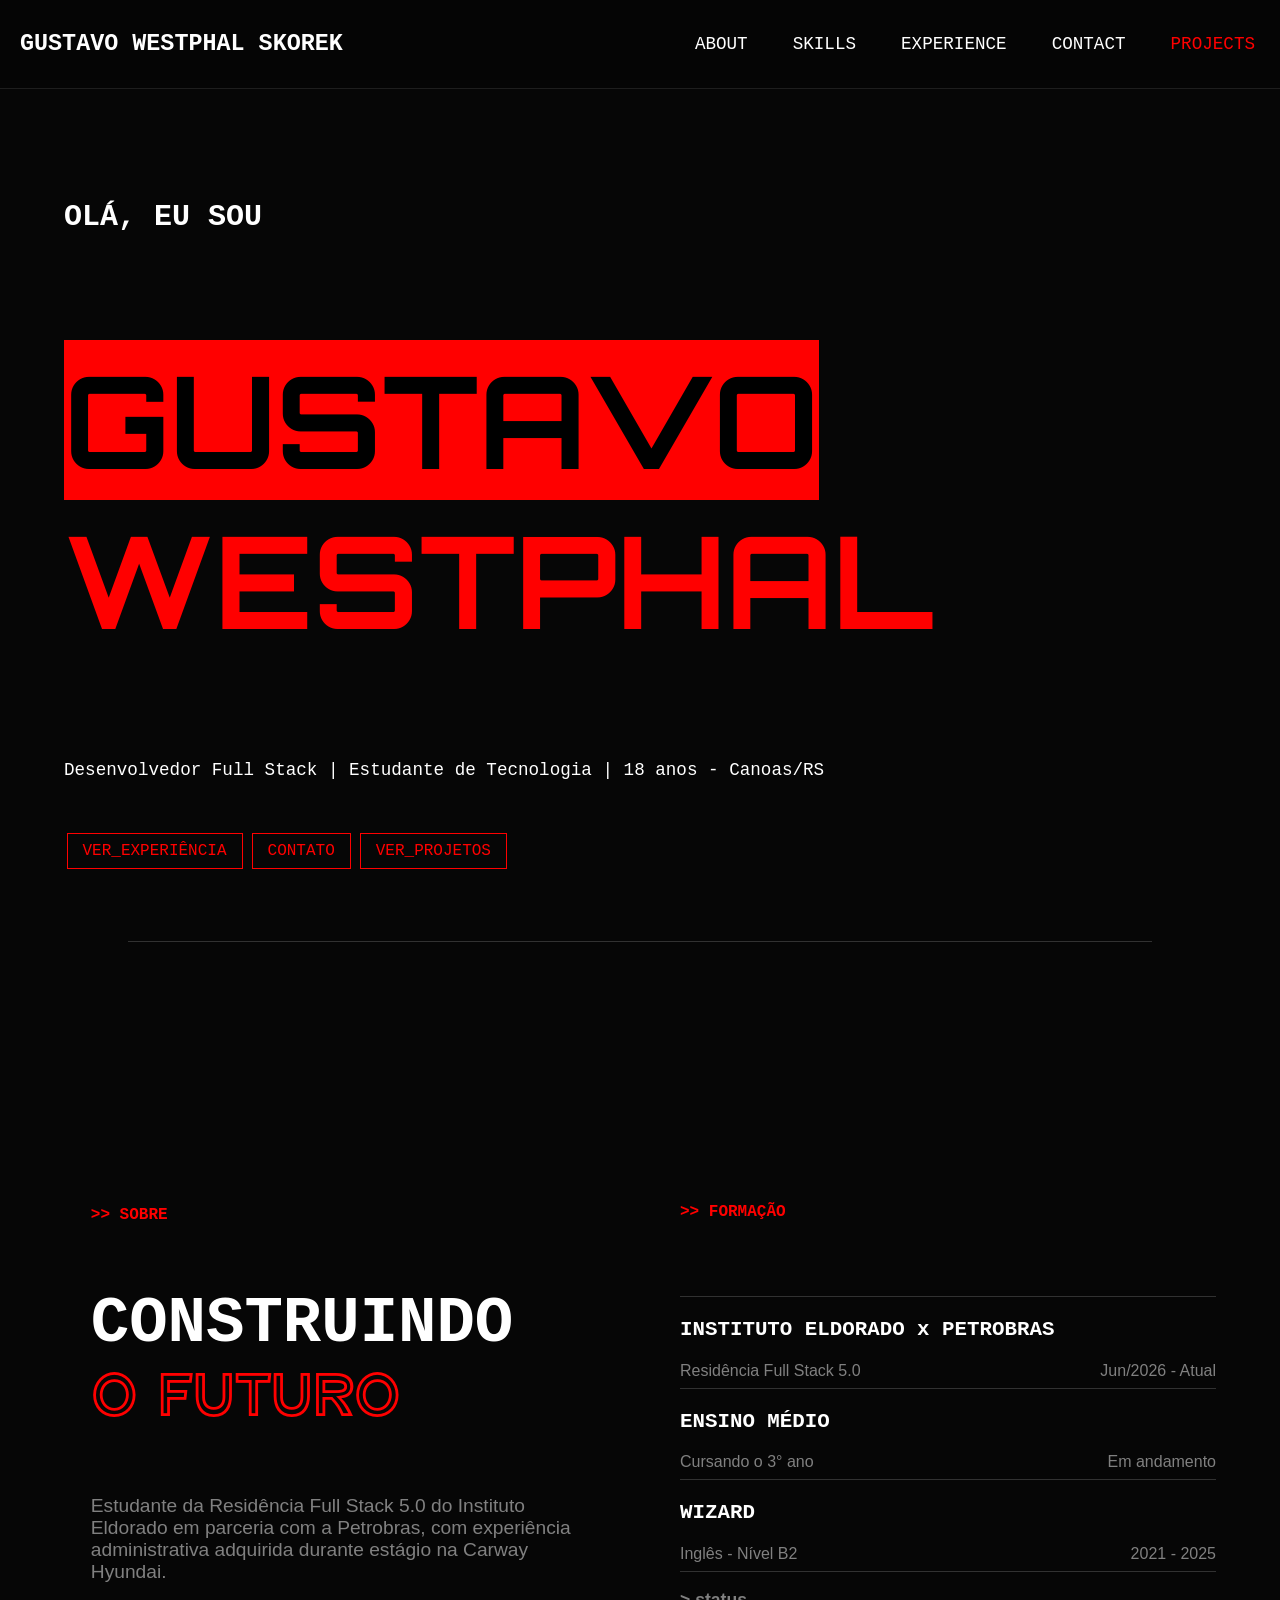
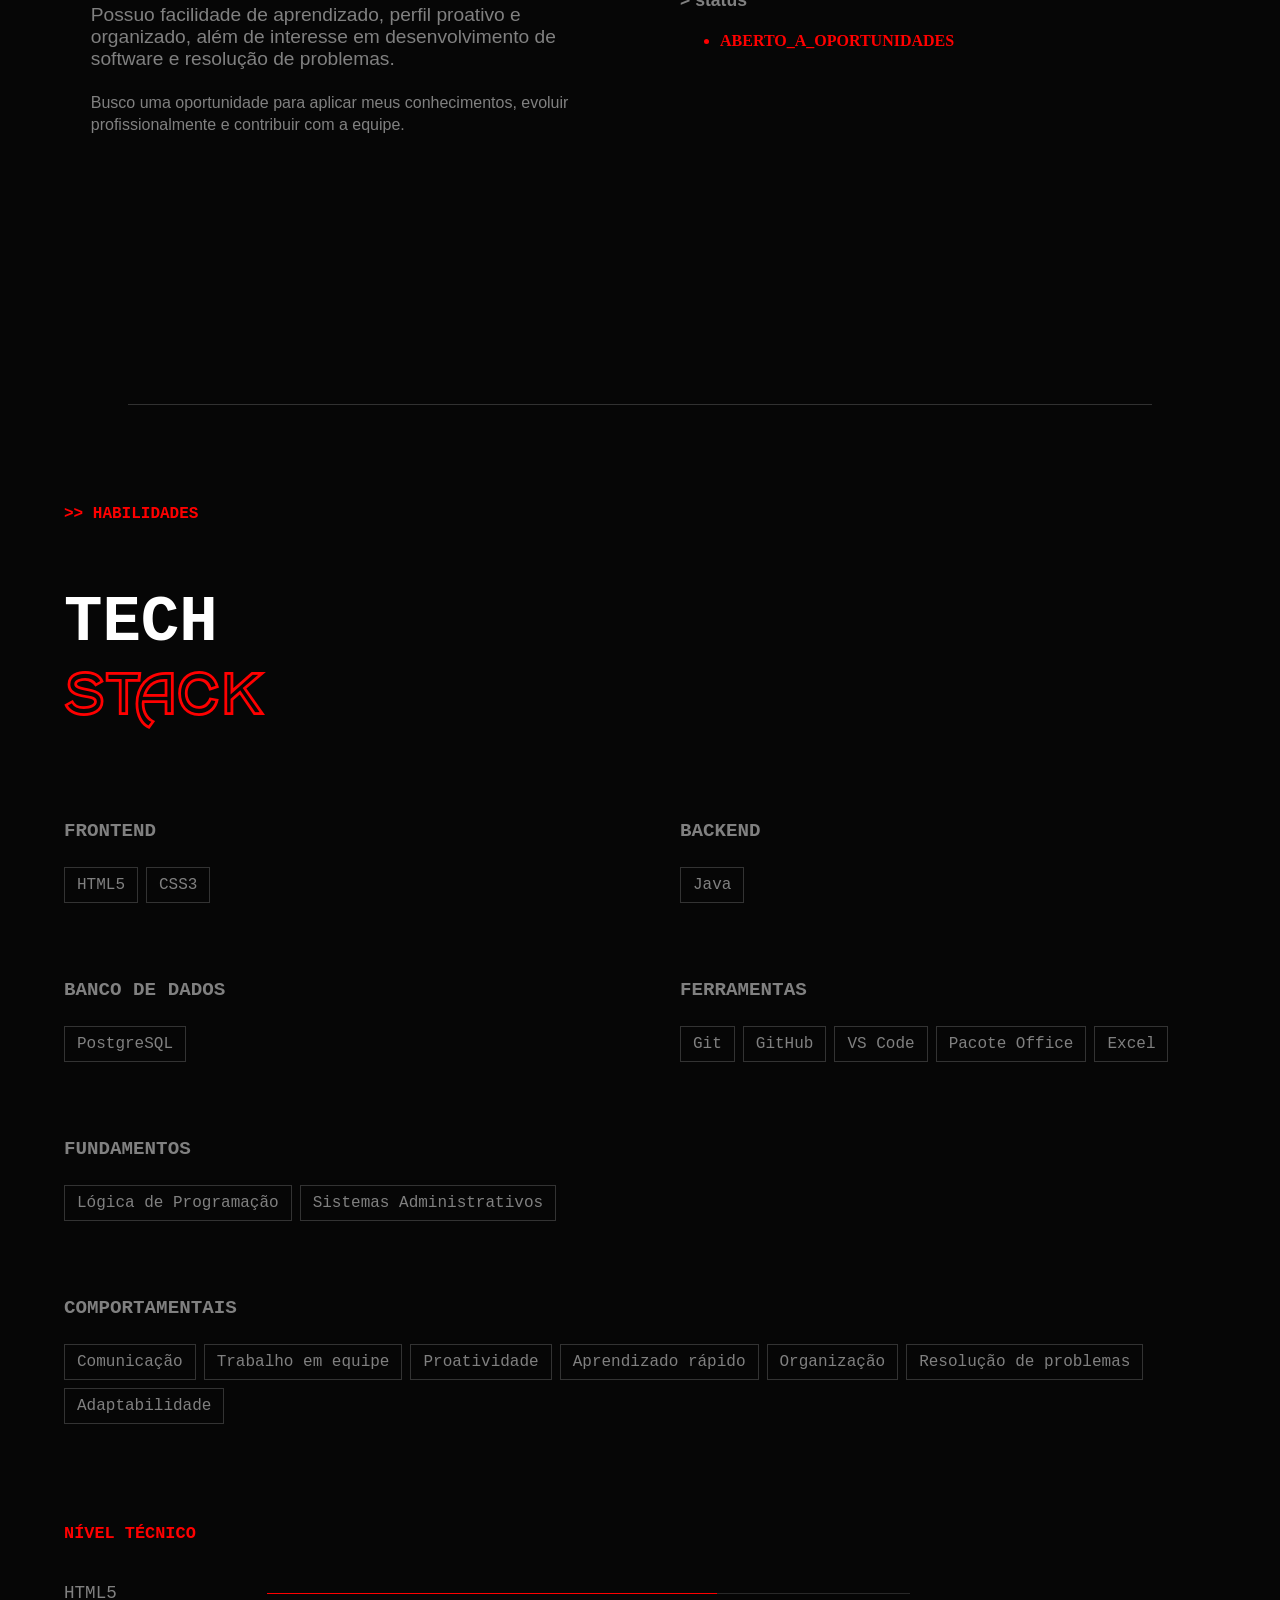
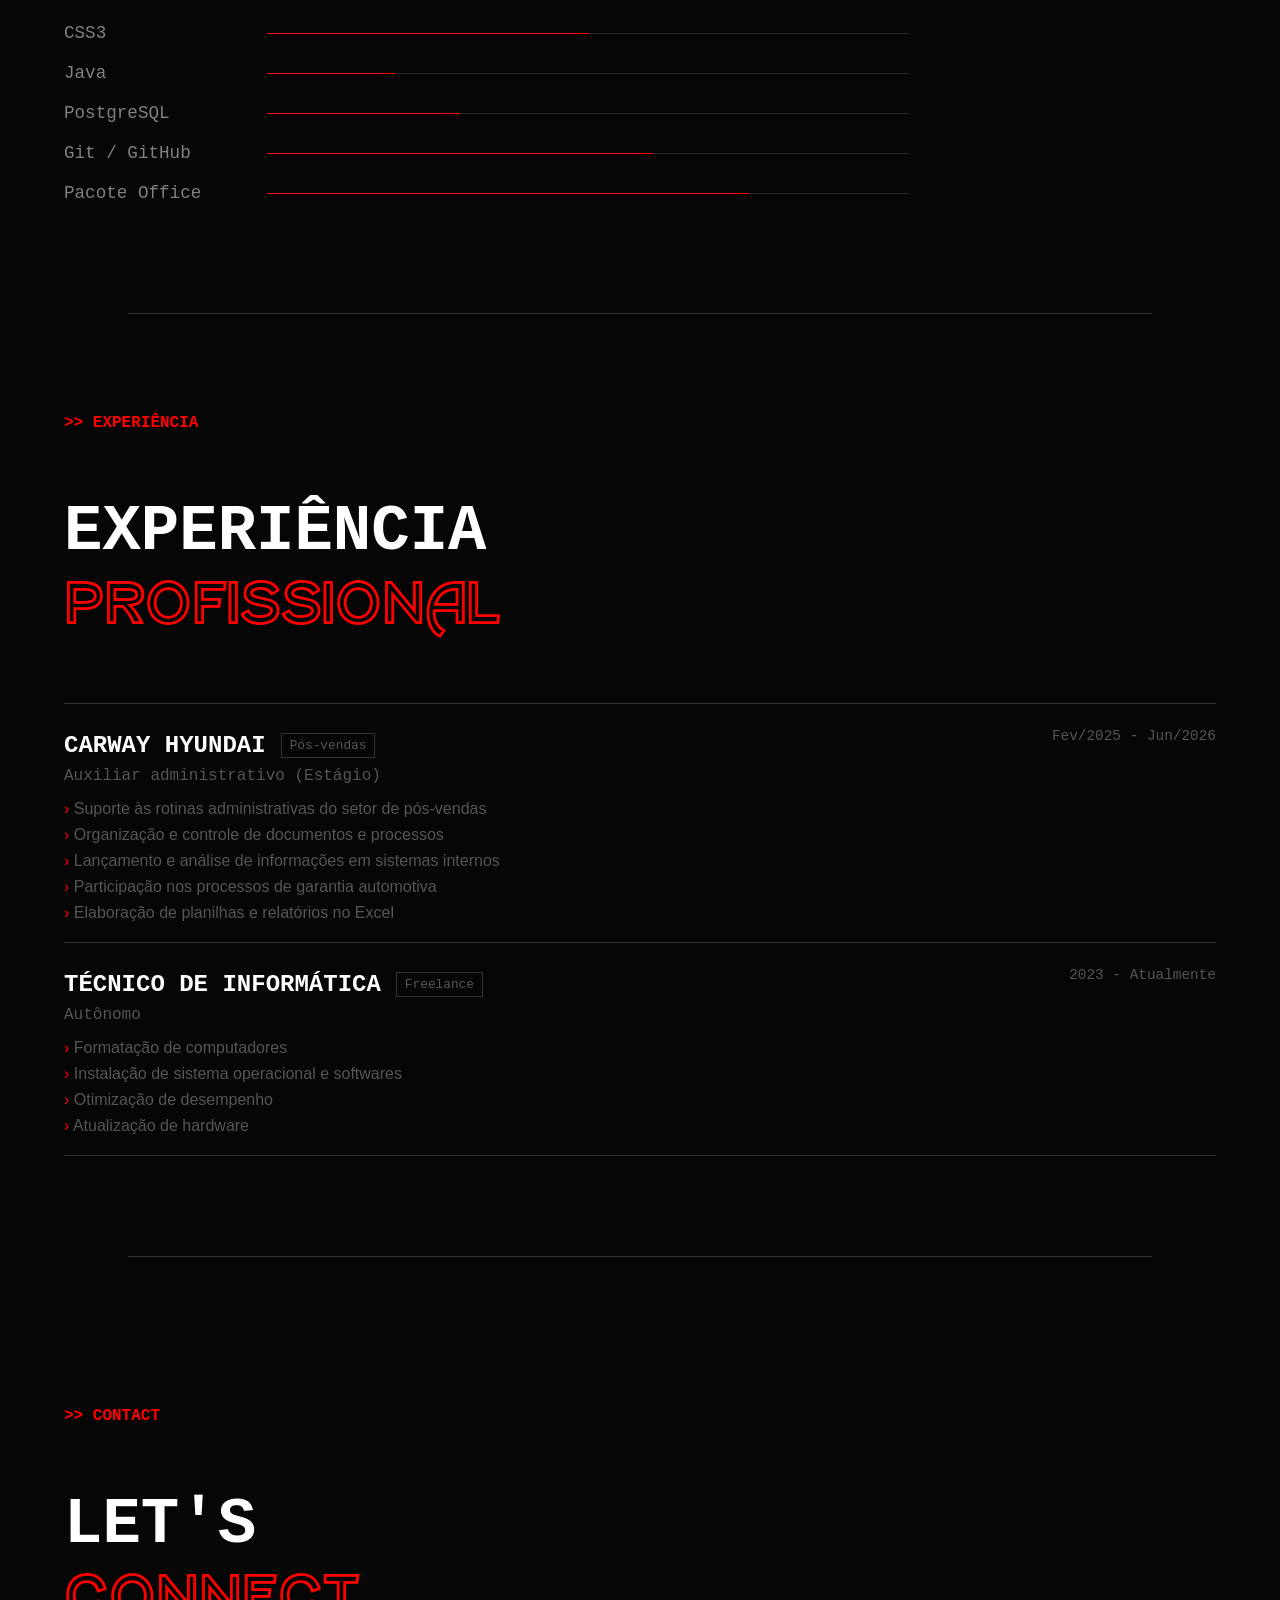
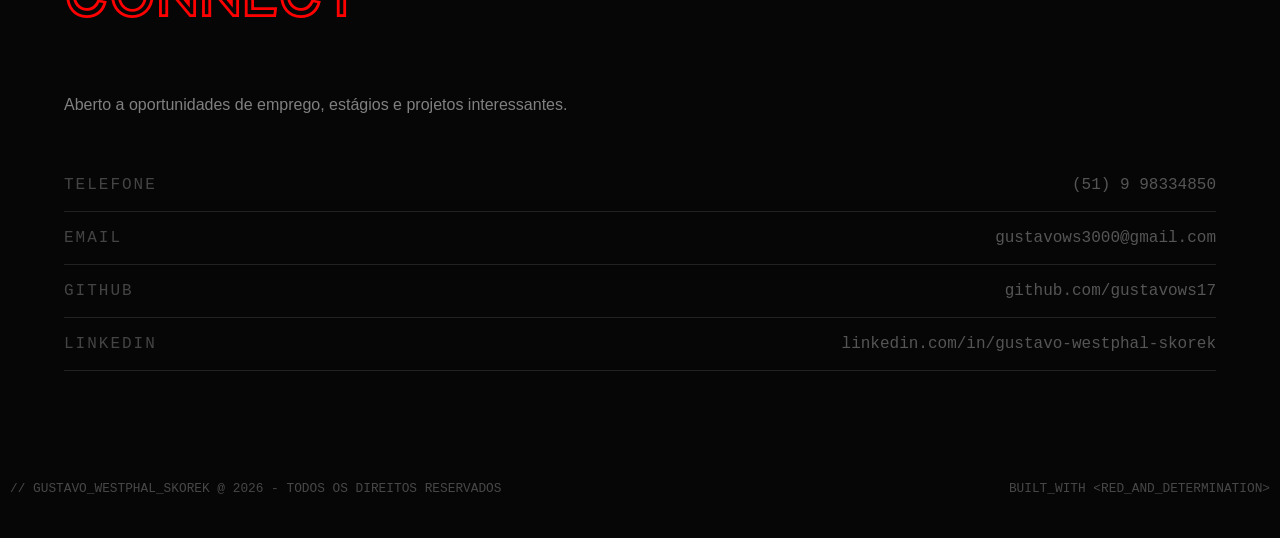
==== index.html @ 568c57b6 "Add new fonts and styles, developing a projects page and otimized classes" ====
<!DOCTYPE html>
<html lang="pt-br">
<head>
    <link rel="stylesheet" href="style.css">
    <meta charset="UTF-8">
    <meta name="viewport" content="width=device-width, initial-scale=1.0">
    <meta name="description" content="Meu Portifólio">
    <meta name="author" content="Gustavo Westphal Skorek">

    <link rel="shortcut icon" href="favicon.ico" type="image/x-icon">
    <title>Portifólio - Gustavo Westphal Skorek</title>
</head>
<body>

    <header id="Cabecalho">
        <div class="Logo_cabecalho">
            <h1>GUSTAVO WESTPHAL SKOREK</h1>
        </div>
        <div class="Menu_cabecalho">
               <a class="botao_menu" href="#Apresentacao_completa">ABOUT</a>
               <a class="botao_menu" href="#hab">SKILLS</a>
               <a class="botao_menu" href="#experiencia">EXPERIENCE</a>
               <a class="botao_menu" href="#contato">CONTACT</a>
               <a class="botao_projetos" href="projetos.html">PROJECTS</a>
        </div>
    </header>

    <main>
        <section id="Apresentacao_completa">
            <div class="apresentacao">
                <h2 class="welcome">OLÁ, EU SOU</h2>
                <h2 class="name"><b><span style="background-color: red; color: black;">GUSTAVO</span> WESTPHAL</b></h2>
            </div>
        </section>

        <article >
            <p class="p">Desenvolvedor Full Stack | Estudante de Tecnologia | 18 anos - Canoas/RS</p> 
            <div class="botoes">
                <a class="botaoinf"  href="#experiencia">VER_EXPERIÊNCIA</a>
                <a class="botaoinf" href="#contato">CONTATO</a>
                <a class="botaoinf" href="projetos.html">VER_PROJETOS</a>
            </div>
        </article>
        <hr class="hr">

        <div class="sobre_e_formacao">
            <section class="sobre_completo">
                <h2 class="topicos">>> SOBRE</h2>
                <div class="tit_construindo_futuro">
                    <h3 class="tit_cima">CONSTRUINDO</h3>
                    <h3 class="tit_baixo">O FUTURO</h3>
                </div>
                <div class="sobre_texto">
                    <P class="p_sobre">Estudante da Residência Full Stack 5.0 do Instituto Eldorado em parceria com a Petrobras, com experiência administrativa adquirida durante estágio na Carway Hyundai.</p>
                    <br>
                    <p class="p_sobre">Possuo facilidade de aprendizado, perfil proativo e organizado, além de interesse em desenvolvimento de software e resolução de problemas.</p>
                    <br>
                    <p class="p3"><small>Busco uma oportunidade para aplicar meus conhecimentos, evoluir profissionalmente e contribuir com a equipe.</small></P>
                </div>
            </section>
            <section class="formacao_sobre">
                <h2 class="topicos" style="margin-bottom: 75px; margin-top: 21px;">>> FORMAÇÃO</h2>
                <hr class="hr1">
                <div class="formacao1">
                    <h3 class="empresa_escola">INSTITUTO ELDORADO x PETROBRAS</h3>
                    <div class="formacao_info">
                        <p class="pinfo">Residência Full Stack 5.0</p>
                        <p class="datas">Jun/2026 - Atual</p>
                    </div>
                </div>
                <hr class="hr1">
                <div class="formacao2">
                    <h3 class="empresa_escola">ENSINO MÉDIO</h3>
                    <div class="formacao_info">
                        <p class="pinfo">Cursando o 3° ano</p>
                        <p class="datas">Em andamento</p>
                    </div>
                </div>
                <hr class="hr1">
                <div class="formacao3">
                    <h3 class="empresa_escola">WIZARD</h3>
                    <div class="formacao_info">
                        <p class="pinfo">Inglês - Nível B2</p>
                        <p class="datas">2021 - 2025</p>
                    </div>
                </div>
                <hr class="hr1">
                <div>
                    <h3 class="status">> status</h3>
                    <h4 class="abertoopr">
                        <ul type="disk">
                            <li>ABERTO_A_OPORTUNIDADES</li>
                        </ul>
                    </h4>
                </div>
            </section>
        </div>

        <hr class="hr">

        <article>
            <h2 id="hab">>> HABILIDADES</h2>

            <div class="titulos">
                <h3 class="tit_cima">TECH</h3>
                <h3 class="tit_baixo">STACK</h3>
            </div>

            <div class="skills_grid">
                <div class="front">
                    <h4 class="nome_tech">FRONTEND</h4>
                    <ul>
                        <li>HTML5</li>
                        <li>CSS3</li>
                    </ul>
                </div>

                <div class="back">
                    <h4 class="nome_tech">BACKEND</h4>
                    <ul>
                        <li>Java</li>
                    </ul>
                </div>

                <div class="banco">
                    <h4 class="nome_tech">BANCO DE DADOS</h4>
                    <ul>
                    <li>PostgreSQL</li>
                    </ul>
                    </div>

                <div class="tools">
                    <h4 class="nome_tech">FERRAMENTAS</h4>
                    <ul>
                        <li>Git</li>
                        <li>GitHub</li>
                        <li>VS Code</li>
                        <li>Pacote Office</li>
                        <li>Excel</li>
                    </ul>
                </div>

                <div class="fundamentos">
                    <h4 class="nome_tech">FUNDAMENTOS</h4>
                    <ul>
                        <li>Lógica de Programação</li>
                        <li>Sistemas Administrativos</li>
                    </ul>
                </div>

                <div class="comportamentais">
                    <h4 class="nome_tech">COMPORTAMENTAIS</h4>
                    <ul>
                        <li>Comunicação</li>
                        <li>Trabalho em equipe</li>
                        <li>Proatividade</li>
                        <li>Aprendizado rápido</li>
                        <li>Organização</li>
                        <li>Resolução de problemas</li>
                        <li>Adaptabilidade</li>
                    </ul>
                </div>
            </div>
        </article>

        <section>
            <div class="nivel_tecnico_tabela">

                <h2>NÍVEL TÉCNICO</h2>

                <table>
                    <tr>
                        <th>Habilidades</th>
                        <th>Barra</th>
                    </tr>

                    <tr>
                        <td>HTML5</td>
                        <td style="width: 85%;">
                            <div class="barra">
                                <div class="progresso html"></div>
                            </div>
                        </td>
                    
                    </tr>

                    <tr>
                        <td>CSS3</td>
                        <td>
                            <div class="barra">
                                <div class="progresso css"></div>
                            </div>
                        </td>
                        
                    </tr>

                    <tr>
                        <td>Java</td>
                        <td>
                            <div class="barra">
                                <div class="progresso java_nivel"></div>
                            </div>
                        </td>
                        
                    </tr>

                    <tr>
                        <td>PostgreSQL</td>
                        <td>
                            <div class="barra">
                                <div class="progresso postgres"></div>
                            </div>
                        </td>
                        
            
                    <tr>
                        <td>Git / GitHub</td>
                        <td>
                            <div class="barra">
                                <div class="progresso git"></div>
                            </div>
                        </td>
                    </tr>

                    <tr>
                        <td>Pacote Office</td>
                        <td>
                            <div class="barra">
                                <div class="progresso office"></div>
                            </div>
                        </td>
                    </tr>
                </table>

            </div>  
        </section>

        <hr class="hr">

        <article id="experiencia">
            <h2 class="topicos">>> EXPERIÊNCIA</h2>
            <div class="experiencia_titulo">
                <h3 class="tit_cima">EXPERIÊNCIA</h3>
                <h3 class="tit_baixo">PROFISSIONAL</h3>
            </div>
            <hr class="hr_exp">
            <div class="experiencia_conteudo">
                <div class="exp_cabecalho">
                    <div class="exp_empresa">
                        <h4 class="tit_exp">CARWAY HYUNDAI</h4>
                        <span class="setor_exp">Pós-vendas</span>
                    </div>
                    <p class="data_exp">Fev/2025 - Jun/2026</p>
                </div>
                <h5 class="funcao_exp">
                    Auxiliar administrativo (Estágio)
                </h5>
                <ul class="tasks_exp">
                    <li>Suporte às rotinas administrativas do setor de pós-vendas</li>
                    <li>Organização e controle de documentos e processos</li>
                    <li>Lançamento e análise de informações em sistemas internos</li>
                    <li>Participação nos processos de garantia automotiva</li>
                    <li>Elaboração de planilhas e relatórios no Excel</li>
                </ul>
            </div>
            <hr class="hr_exp">
            <div class="experiencia_conteudo">
                <div class="exp_cabecalho">
                    <div class="exp_empresa">
                        <h4 class="tit_exp">TÉCNICO DE INFORMÁTICA</h4>
                        <span class="setor_exp">Freelance</span>
                    </div>
                    <p class="data_exp">2023 - Atualmente</p>
                </div>
                <h5 class="funcao_exp">Autônomo</h5>
                <ul class="tasks_exp">
                    <li>Formatação de computadores</li>
                    <li>Instalação de sistema operacional e softwares</li>
                    <li>Otimização de desempenho</li>
                    <li>Atualização de hardware</li>
                </ul>
            </div>
            <hr class="hr_exp">
        </article>
        
        <hr class="hr">

        <section id="contato">
            <h2 class="topicos">>> CONTACT</h2>
            <div class="Contato_titulo">
                <h3 class="tit_cima">LET'S</h3>
                <h3 class="tit_baixo">CONNECT</h3>
            </div>
            <p class="contato_descricao">Aberto a oportunidades de emprego, estágios e projetos interessantes.</p>
            <div class="contato_info">
                <div class="contato_linha">
                    <span>TELEFONE</span>
                    <span>(51) 9 98334850</span>
                </div>
                <div class="contato_linha">
                    <span>EMAIL</span>
                    <span>gustavows3000@gmail.com</span>
                </div>
                <div class="contato_linha">
                    <span>GITHUB</span>
                    <a href="https://github.com/gustavows17" target="_blank">github.com/gustavows17</a>
                </div>
                <div class="contato_linha">
                    <span>LINKEDIN</span>
                    <a href="https://www.linkedin.com/in/gustavo-westphal-skorek/" target="_blank">linkedin.com/in/gustavo-westphal-skorek</a>
                </div>
            </div>
        </section>
    </main>

    <footer id="rodape">
        <span>// GUSTAVO_WESTPHAL_SKOREK @ 2026 - TODOS OS DIREITOS RESERVADOS</span>
        <span>BUILT_WITH &ltRED_AND_DETERMINATION&gt</span>
    </footer>
</body>
</html>
---- style.css ----
@charset "UTF-8";

@import url('https://fonts.googleapis.com/css2?family=Orbitron:wght@400..900&display=swap');

@font-face {
    font-family: "Futuro";
    src: url("./fonts/Futuro.otf") format("opentype");
    font-weight: normal;
    font-style: normal;
}

body {
    margin: 0 auto;
    background-color: #060606;
}

h3 {
    color: white;
    font-family: monospace;
}

.titulos {
    width: min(1200px, 90%);
    margin: 20px auto;
}

.tit_cima {
    color: white;
    font-family: monospace;
    font-size: 4rem;
}

.tit_baixo {
    color: red;
    font-family: "Futuro", sans-serif; 
    margin-top: -70px;
    font-size: 4rem;
}

.topicos {
    font-size: 1rem;
    color: red;
    list-style: none;
    font-family: monospace;
}

.hr {
    border: none;
    border-top: 0.5px solid rgb(49, 49, 49);
    max-width: 80%;
    
}


#Cabecalho {
    position: fixed;
    top: 0;
    left: 0;
    width: 100%;
    height: 88px;
    display: flex;
    align-items: center;
    justify-content: space-between;
    padding: 0 20px;
    background-color: #060606f6;
    border-bottom: 1px solid #3333338e;
    border-radius: 0px;
}

.Logo_cabecalho {
    font-size: 0.9em;
    color: white;
    font-family: monospace;
}

a {
    text-decoration: none;
}

.botao_menu {
    padding: 8px 15px;
    display: inline-block;
    color: white;
    font-family: monospace;
    font-size: 1.1rem;
    transition: 0.2s;
}

.botao_projetos {
    padding: 8px 15px;
    display: inline-block;
    color: red;
    font-family: monospace;
    font-size: 1.1rem;
    transition: 0.2s;
}

.botao_projetos:hover {
    -webkit-text-fill-color: gray;
}

.botao_menu:hover {
    color: red;
    border-color: red;
}

.Menu_cabecalho {
    display: flex;
    gap: 15px;
    margin-right: 30px;
}

.apresentacao {
    width: min(1200px, 90%);
    margin: 200px auto 0;
    font-size: 3.5em;
}

.welcome {
    margin: 0 0 100px;
    font-size: 30px;
    color: white;
    font-family: "JetBrains Mono", monospace;
}

.name {
    color: red;
    font-size: 8rem;
    margin-bottom: 100px;
    font-family: "Orbitron", sans-serif;
    font-style: normal;  
    font-weight: bolder; 
}

.p {
    width: min(1200px, 90%);
    margin: 0 auto 50px;
    font-size: 1.1rem;
    color: white;
    font-family: monospace
    
}

.botaoinf {
    padding: 8px 15px;
    display: inline-block;
    color: red;
    border: 1px solid red;
    font-family: monospace;
    font-size: 1rem;
    transition: 0.2s;
    margin: 2.5px;
}

.botaoinf:hover {
    color: gray;
    border-color: gray;
}

.botoes {
    width: min(1200px, 90%);
    margin: 0 auto 70px;
}


.sobre_completo {
    width: min(1200px, 90%);
    margin: 100px auto;
}

.sobre_texto {
    max-width: 600px;
    font-size: 1.2em;
    color: gray;
    font-family: sans-serif;
}
.p_sobre {
    margin-bottom: -20px;
}

.sobre_e_formacao {
    width: min(1200px, 90%);
    margin: 150px auto;
    display: grid;
    grid-template-columns: 1fr 1fr;
    gap: 80px;
    align-items: start;
}

.formacao_sobre {
    margin-top: 90px;
}

.empresa_escola {
    font-size: 1.3rem;
}

.hr1 {
    border: none;
    border-top: 0.5px solid rgb(49, 49, 49);
}

.formacao_titulo {
    font-size: 1rem;
    color: red;
    margin-bottom: 57px;
    font-family: monospace;
}


.formacao1 {
    margin-top: 5px;
}

.formacao_info {
    display: flex;
    justify-content: space-between;
    align-items: center;
    gap: 20px;
}

.pinfo,
.datas {
    color: gray;
    margin: 0;
    font-family: sans-serif;
    font-size: 1rem;
}

.status {
    color: gray;
    font-size: 1.1rem;
    font-family: sans-serif;
}

.abertoopr {
    color: red;
}

#hab {
    width: min(1200px, 90%);
    margin: 100px auto 30px;
    font-size: 1rem;
    color: red;
    list-style: none;
    font-family: monospace;
}


.nome_tech {
    color: gray;
    font-family: monospace;
    font-size: 1.2rem;
}

.skills_grid {
    width: min(1200px, 90%);
    margin: 0 auto;

    display: grid;
    grid-template-columns: 1fr 1fr;
    gap: 50px 80px;
}

.skills_grid ul {
    display: flex;
    flex-wrap: wrap;
    gap: 8px;
    list-style: none;
    padding: 0;
    margin: 0;
}

.skills_grid li {
    border: 1px solid #333;
    padding: 8px 12px;
    color: gray;
    font-family: monospace;
    font-size: 1rem;
}

.fundamentos,
.comportamentais {
    grid-column: 1 / -1;
}

.nivel_tecnico_tabela {
    width: min(1200px, 90%);
    margin: 100px auto;
    justify-content: space-between;
}

.nivel_tecnico_tabela h2 {
    color: red;
    font-size: 1.3em;
    margin-bottom: 30px;
    font-family: monospace;
}

.nivel_tecnico_tabela table {
    width: 100%;
    border-collapse: collapse;
}

.nivel_tecnico_tabela th {
    display: none;
}

.nivel_tecnico_tabela td {
    padding: 10px 0;
    color: gray;
    font-family: monospace;
    font-size: 1.1rem;
}

.barra {
    width: 70%;
    height: 1px;
    background-color: #292929;

}

.progresso {
    height: 1px;
    background-color: red;
}

.html {
    width: 70%;
}

.css {
    width: 50%;
}

.java_nivel {
    width: 20%;
}

.postgres {
    width: 30%;
}

.git {
    width: 60%;
}

.office {
    width: 75%;
}

.nivel_tecnico_tabela td:last-child {
    color: red;
    font-weight: bold;
    text-align: right;
    padding-left: 30px;
}

.nivel_tecnico_tabela td:nth-child(2) {
    width: 60%;
    padding-left: 30px;
    padding-right: 30px;
}

#experiencia {
    width: min(1200px, 90%);
    margin: 0 auto;
}

.hr_exp {
border: none;
border-top: 0.5px solid rgb(49, 49, 49);
max-width: 100%;
}

#experiencia {
    width: min(1200px, 90%);
    margin: 100px auto;
} 

.exp_topico {
    color: red;
    font-size: 1rem;
    margin-bottom: 30px;
    font-family: monospace;
}

.experiencia_titulo {
    font-size: 3rem;
    margin-bottom: 50px;
}

.exp_cabecalho {
    display: flex;
    justify-content: space-between;
    align-items: center;
}

.exp_empresa {
    display: flex;
    align-items: center;
    gap: 15px;
    color: white;
    font-family: monospace;
    font-size: 1.5rem;
    margin-top: 20px;
}

.tit_exp {
    margin: 0;
}

.setor_exp {
    border: 1px solid #333;
    padding: 4px 8px;
    color: #555;
    font-family: monospace;
    font-size: 0.8rem;
}

.data_exp {
    margin: 0;
    color: #555;
    font-family: monospace;
    font-size: 0.9rem;
}

.funcao_exp {
    margin: 8px 0 15px;
    color: #555;
    font-family: monospace;
    font-weight: normal;
    font-size: 1rem;
}

.tasks_exp {
    list-style: none;
    padding: 0;
    margin: 0;
    margin-bottom: 20px;
}

.tasks_exp li {
    color: #555;
    margin-bottom: 8px;
    font-size: 1rem;
    font-family: sans-serif;
}

.tasks_exp li::before {
    content: "› ";
    color: red;
}

#contato {
    width: min(1200px, 90%);
    margin: 150px auto 0;
}

.Contato_titulo {
    font-size: 3rem;
    margin-bottom: 20px;
}

.contato_descricao {
    max-width: 600px;
    color: gray;
    font-size: 1rem;
    margin-bottom: 45px;
    font-family: sans-serif;
}

.contato_info {
    width: 100%;
}

.contato_linha {
    display: flex;
    justify-content: space-between;
    align-items: center;
    padding: 17px 0;
    border-bottom: 1px solid #222;
    color: #555;
    font-family: monospace;
    font-size: 1rem;
}

.contato_linha > span:first-child {
    color: #444;
    letter-spacing: 2px;
}

.contato_linha > span:last-child,
.contato_linha a {
    color: #555;
    text-decoration: none;
}

.contato_linha a:hover {
    color: red;
}

footer {
    margin-top: 100px;
    text-align: center;
    color: rgba(128, 128, 128, 0.537);
    font-family: monospace;
    font-size: 0.8rem;
    padding: 10px;
    display: flex;
    justify-content: space-between;
}
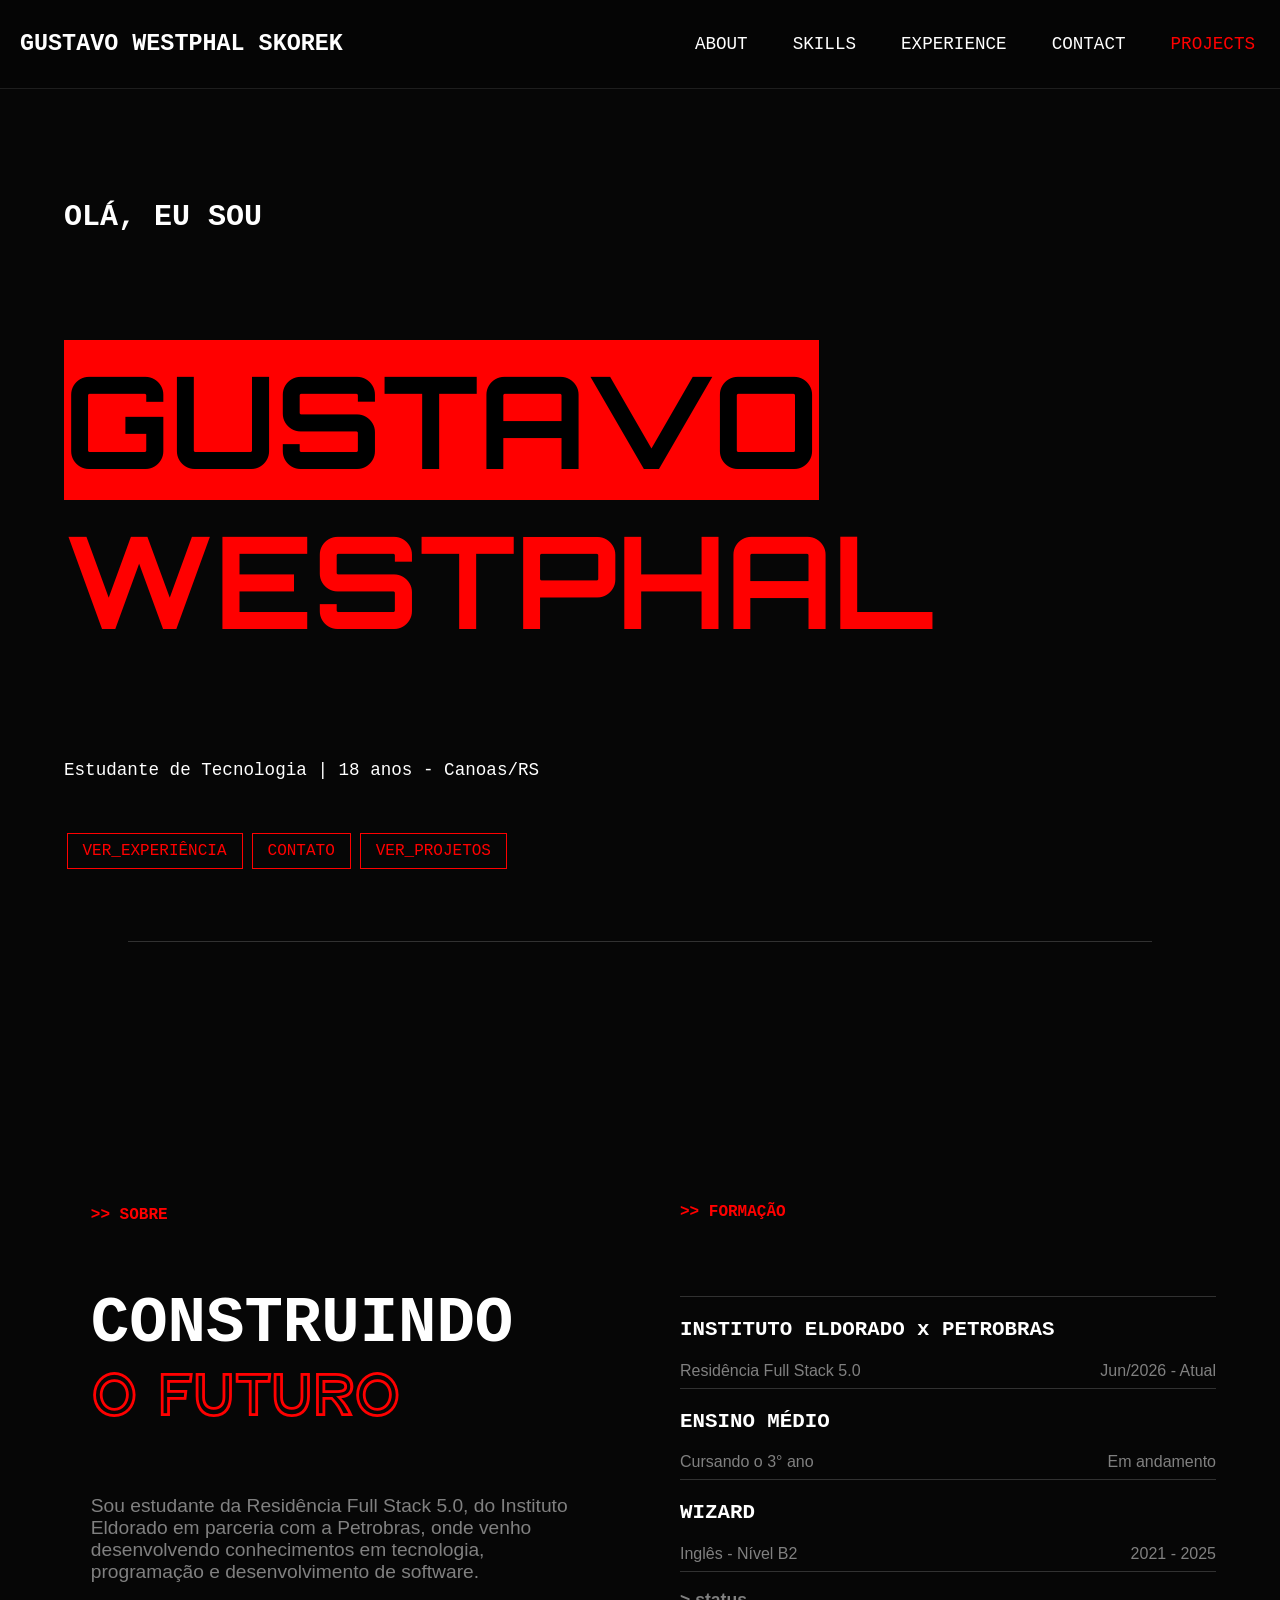
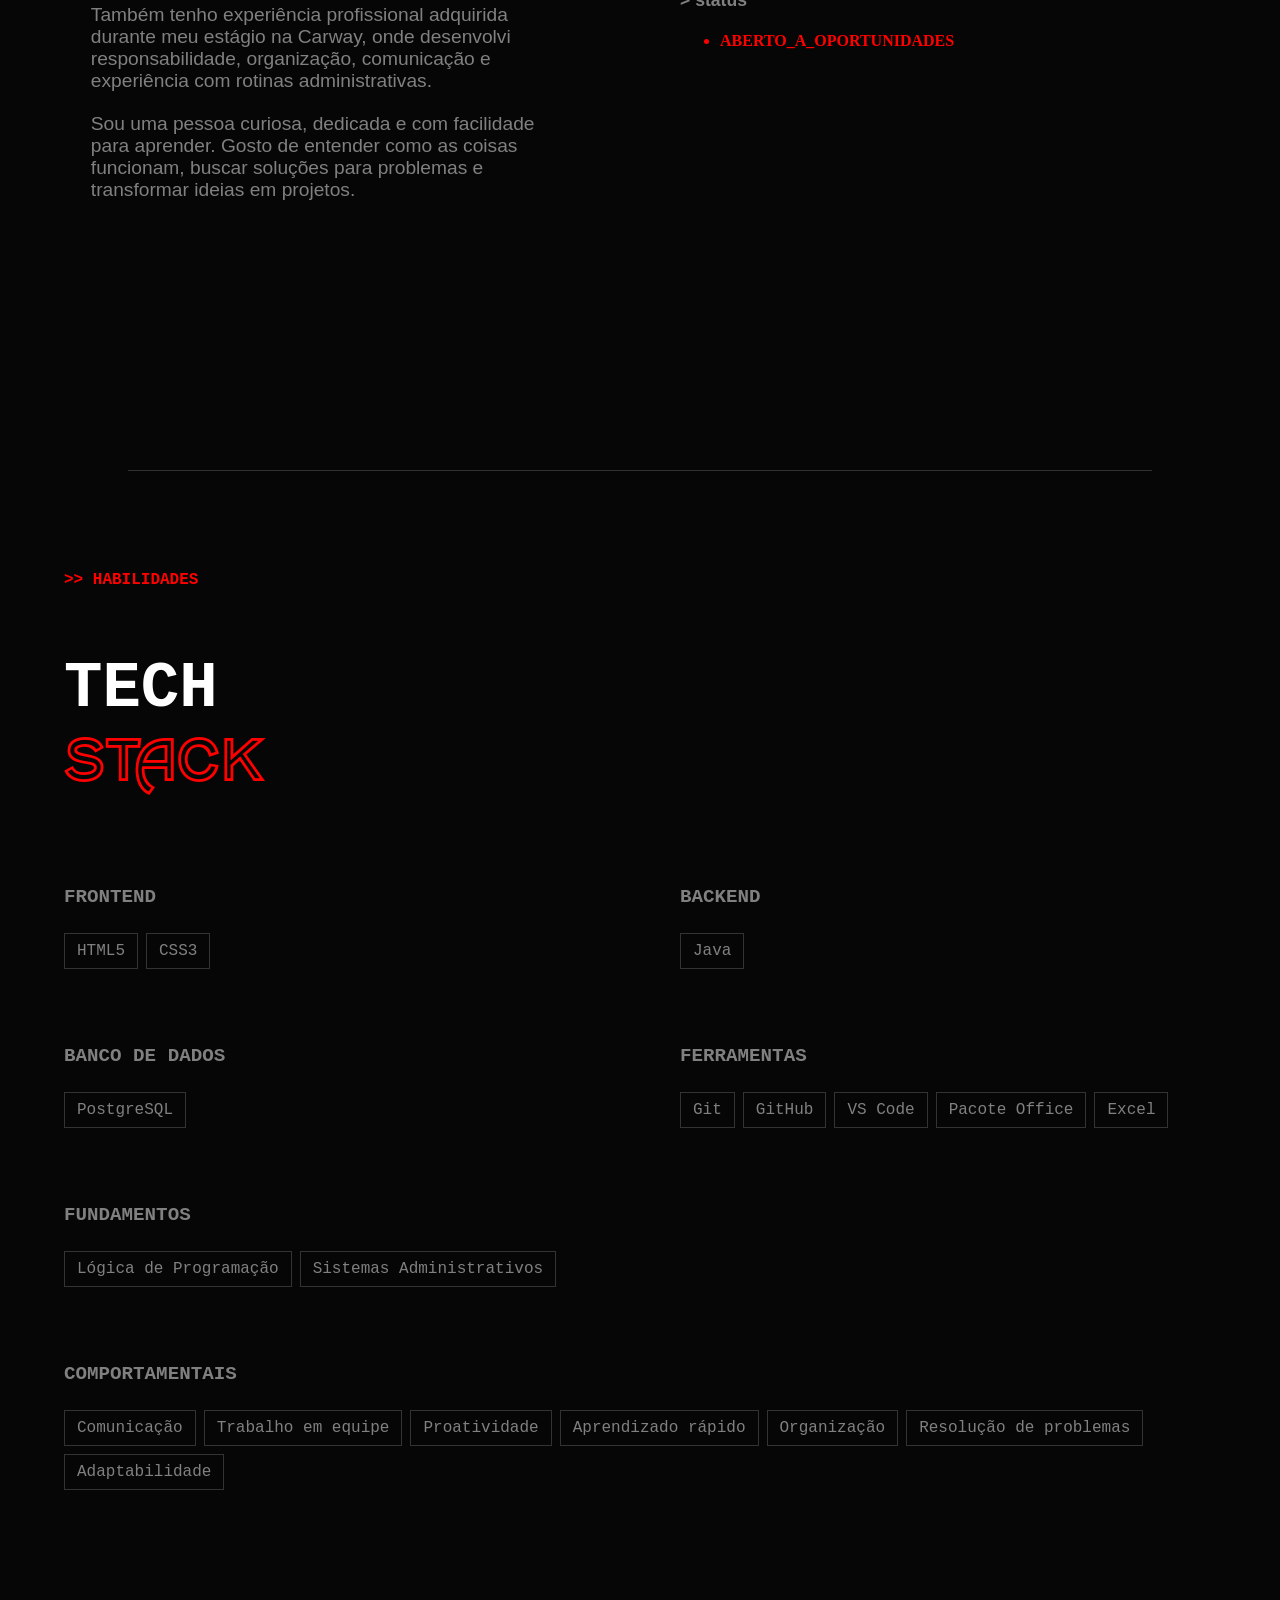
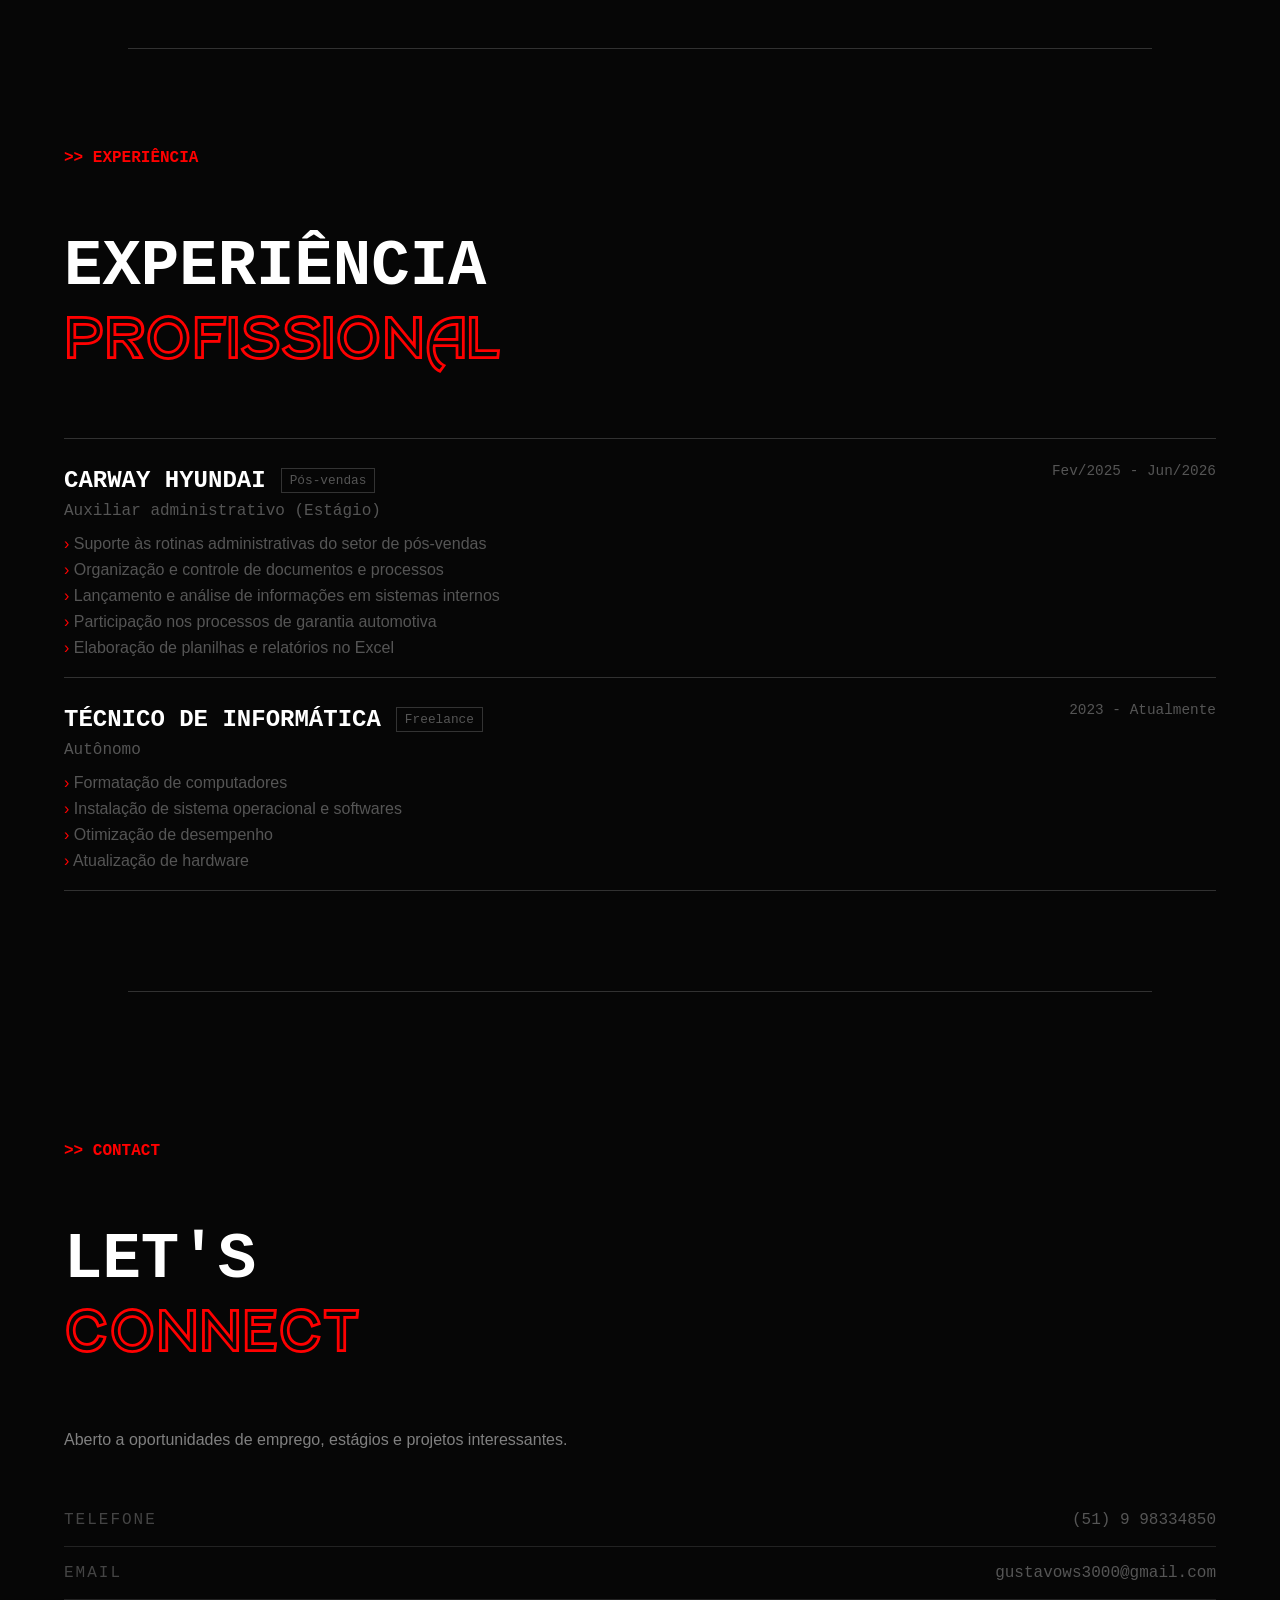
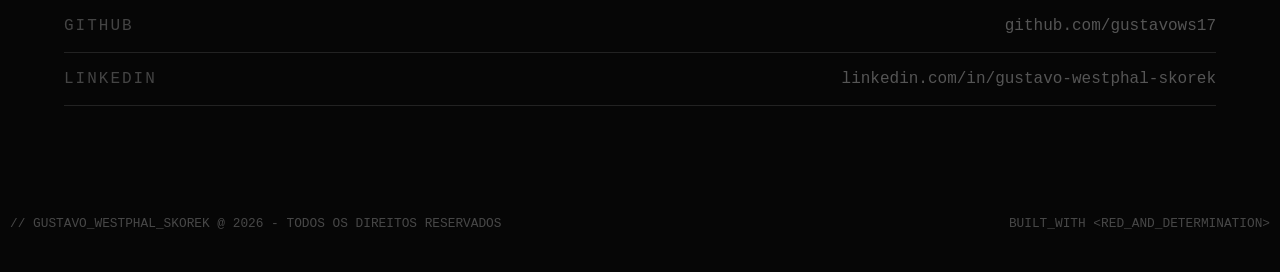
==== commit 57f2978a: "Add favicon" ====
--- a/index.html
+++ b/index.html
@@ -4,11 +4,11 @@
     <link rel="stylesheet" href="style.css">
     <meta charset="UTF-8">
     <meta name="viewport" content="width=device-width, initial-scale=1.0">
-    <meta name="description" content="Meu Portifólio">
+    <meta name="description" content="Meu Portfólio">
     <meta name="author" content="Gustavo Westphal Skorek">
 
     <link rel="shortcut icon" href="favicon.ico" type="image/x-icon">
-    <title>Portifólio - Gustavo Westphal Skorek</title>
+    <title>Portfólio - Gustavo Westphal Skorek</title>
 </head>
 <body>
 
@@ -17,7 +17,7 @@
             <h1>GUSTAVO WESTPHAL SKOREK</h1>
         </div>
         <div class="Menu_cabecalho">
-               <a class="botao_menu" href="#Apresentacao_completa">ABOUT</a>
+               <a class="botao_menu" href="#sobre_e_formacao">ABOUT</a>
                <a class="botao_menu" href="#hab">SKILLS</a>
                <a class="botao_menu" href="#experiencia">EXPERIENCE</a>
                <a class="botao_menu" href="#contato">CONTACT</a>
@@ -34,7 +34,7 @@
         </section>
 
         <article >
-            <p class="p">Desenvolvedor Full Stack | Estudante de Tecnologia | 18 anos - Canoas/RS</p> 
+            <p class="p"> Estudante de Tecnologia | 18 anos - Canoas/RS</p> 
             <div class="botoes">
                 <a class="botaoinf"  href="#experiencia">VER_EXPERIÊNCIA</a>
                 <a class="botaoinf" href="#contato">CONTATO</a>
@@ -43,51 +43,51 @@
         </article>
         <hr class="hr">
 
-        <div class="sobre_e_formacao">
+        <div id="sobre_e_formacao" class="sobre_e_formacao animar">
             <section class="sobre_completo">
-                <h2 class="topicos">>> SOBRE</h2>
-                <div class="tit_construindo_futuro">
+                <h2 class="topicos ">>> SOBRE</h2>
+                <div class="tit_construindo_futuro animar">
                     <h3 class="tit_cima">CONSTRUINDO</h3>
                     <h3 class="tit_baixo">O FUTURO</h3>
                 </div>
-                <div class="sobre_texto">
-                    <P class="p_sobre">Estudante da Residência Full Stack 5.0 do Instituto Eldorado em parceria com a Petrobras, com experiência administrativa adquirida durante estágio na Carway Hyundai.</p>
+                <div class="sobre_texto animar">
+                    <P class="p_sobre">Sou estudante da Residência Full Stack 5.0, do Instituto Eldorado em parceria com a Petrobras, onde venho desenvolvendo conhecimentos em tecnologia, programação e desenvolvimento de software.</p>
                     <br>
-                    <p class="p_sobre">Possuo facilidade de aprendizado, perfil proativo e organizado, além de interesse em desenvolvimento de software e resolução de problemas.</p>
+                    <p class="p_sobre">Também tenho experiência profissional adquirida durante meu estágio na Carway, onde desenvolvi responsabilidade, organização, comunicação e experiência com rotinas administrativas.</p>
                     <br>
-                    <p class="p3"><small>Busco uma oportunidade para aplicar meus conhecimentos, evoluir profissionalmente e contribuir com a equipe.</small></P>
+                    <p class="p3">Sou uma pessoa curiosa, dedicada e com facilidade para aprender. Gosto de entender como as coisas funcionam, buscar soluções para problemas e transformar ideias em projetos.</P>
                 </div>
             </section>
-            <section class="formacao_sobre">
-                <h2 class="topicos" style="margin-bottom: 75px; margin-top: 21px;">>> FORMAÇÃO</h2>
-                <hr class="hr1">
-                <div class="formacao1">
+            <section class="formacao_sobre animar">
+                <h2 class="topicos animar" style="margin-bottom: 75px; margin-top: 21px;">>> FORMAÇÃO</h2>
+                <hr class="hr1 animar">
+                <div class="formacao1 animar">
                     <h3 class="empresa_escola">INSTITUTO ELDORADO x PETROBRAS</h3>
-                    <div class="formacao_info">
+                    <div class="formacao_info animar">
                         <p class="pinfo">Residência Full Stack 5.0</p>
                         <p class="datas">Jun/2026 - Atual</p>
                     </div>
                 </div>
-                <hr class="hr1">
-                <div class="formacao2">
-                    <h3 class="empresa_escola">ENSINO MÉDIO</h3>
-                    <div class="formacao_info">
-                        <p class="pinfo">Cursando o 3° ano</p>
-                        <p class="datas">Em andamento</p>
-                    </div>
-                </div>
-                <hr class="hr1">
-                <div class="formacao3">
-                    <h3 class="empresa_escola">WIZARD</h3>
-                    <div class="formacao_info">
-                        <p class="pinfo">Inglês - Nível B2</p>
-                        <p class="datas">2021 - 2025</p>
-                    </div>
-                </div>
-                <hr class="hr1">
-                <div>
-                    <h3 class="status">> status</h3>
-                    <h4 class="abertoopr">
+                <hr class="hr1 animar">
+                <div class="formacao2 animar">
+                    <h3 class="empresa_escola ">ENSINO MÉDIO</h3>
+                    <div class="formacao_info animar">
+                        <p class="pinfo ">Cursando o 3° ano</p>
+                        <p class="datas ">Em andamento</p>
+                    </div>
+                </div>
+                <hr class="hr1 animar">
+                <div class="formacao3 animar">
+                    <h3 class="empresa_escola ">WIZARD</h3>
+                    <div class="formacao_info animar">
+                        <p class="pinfo ">Inglês - Nível B2</p>
+                        <p class="datas ">2021 - 2025</p>
+                    </div>
+                </div>
+                <hr class="hr1 animar">
+                <div class="animar">
+                    <h3 class="status ">> status</h3>
+                    <h4 class="abertoopr ">
                         <ul type="disk">
                             <li>ABERTO_A_OPORTUNIDADES</li>
                         </ul>
@@ -96,14 +96,14 @@
             </section>
         </div>
 
-        <hr class="hr">
-
-        <article>
-            <h2 id="hab">>> HABILIDADES</h2>
-
-            <div class="titulos">
-                <h3 class="tit_cima">TECH</h3>
-                <h3 class="tit_baixo">STACK</h3>
+        <hr class="hr animar">
+
+        <article class="animar">
+            <h2 id="hab" class="animar">>> HABILIDADES</h2>
+
+            <div class="titulos animar">
+                <h3 class="tit_cima ">TECH</h3>
+                <h3 class="tit_baixo ">STACK</h3>
             </div>
 
             <div class="skills_grid">
@@ -163,88 +163,16 @@
             </div>
         </article>
 
-        <section>
-            <div class="nivel_tecnico_tabela">
-
-                <h2>NÍVEL TÉCNICO</h2>
-
-                <table>
-                    <tr>
-                        <th>Habilidades</th>
-                        <th>Barra</th>
-                    </tr>
-
-                    <tr>
-                        <td>HTML5</td>
-                        <td style="width: 85%;">
-                            <div class="barra">
-                                <div class="progresso html"></div>
-                            </div>
-                        </td>
-                    
-                    </tr>
-
-                    <tr>
-                        <td>CSS3</td>
-                        <td>
-                            <div class="barra">
-                                <div class="progresso css"></div>
-                            </div>
-                        </td>
-                        
-                    </tr>
-
-                    <tr>
-                        <td>Java</td>
-                        <td>
-                            <div class="barra">
-                                <div class="progresso java_nivel"></div>
-                            </div>
-                        </td>
-                        
-                    </tr>
-
-                    <tr>
-                        <td>PostgreSQL</td>
-                        <td>
-                            <div class="barra">
-                                <div class="progresso postgres"></div>
-                            </div>
-                        </td>
-                        
-            
-                    <tr>
-                        <td>Git / GitHub</td>
-                        <td>
-                            <div class="barra">
-                                <div class="progresso git"></div>
-                            </div>
-                        </td>
-                    </tr>
-
-                    <tr>
-                        <td>Pacote Office</td>
-                        <td>
-                            <div class="barra">
-                                <div class="progresso office"></div>
-                            </div>
-                        </td>
-                    </tr>
-                </table>
-
-            </div>  
-        </section>
-
-        <hr class="hr">
-
-        <article id="experiencia">
+        <hr class="hr animar">
+
+        <article id="experiencia" class="animar">
             <h2 class="topicos">>> EXPERIÊNCIA</h2>
             <div class="experiencia_titulo">
                 <h3 class="tit_cima">EXPERIÊNCIA</h3>
                 <h3 class="tit_baixo">PROFISSIONAL</h3>
             </div>
             <hr class="hr_exp">
-            <div class="experiencia_conteudo">
+            <div class="experiencia_conteudo animar">
                 <div class="exp_cabecalho">
                     <div class="exp_empresa">
                         <h4 class="tit_exp">CARWAY HYUNDAI</h4>
@@ -263,8 +191,8 @@
                     <li>Elaboração de planilhas e relatórios no Excel</li>
                 </ul>
             </div>
-            <hr class="hr_exp">
-            <div class="experiencia_conteudo">
+            <hr class="hr_exp animar" >
+            <div class="experiencia_conteudo animar">
                 <div class="exp_cabecalho">
                     <div class="exp_empresa">
                         <h4 class="tit_exp">TÉCNICO DE INFORMÁTICA</h4>
@@ -283,9 +211,9 @@
             <hr class="hr_exp">
         </article>
         
-        <hr class="hr">
-
-        <section id="contato">
+        <hr class="hr animar">
+
+        <section id="contato" class="animar" >
             <h2 class="topicos">>> CONTACT</h2>
             <div class="Contato_titulo">
                 <h3 class="tit_cima">LET'S</h3>
@@ -303,19 +231,45 @@
                 </div>
                 <div class="contato_linha">
                     <span>GITHUB</span>
-                    <a href="https://github.com/gustavows17" target="_blank">github.com/gustavows17</a>
+                    <a href="https://github.com/gustavows17" target="_blank" rel="noopener">github.com/gustavows17</a>
                 </div>
                 <div class="contato_linha">
                     <span>LINKEDIN</span>
-                    <a href="https://www.linkedin.com/in/gustavo-westphal-skorek/" target="_blank">linkedin.com/in/gustavo-westphal-skorek</a>
+                    <a href="https://www.linkedin.com/in/gustavo-westphal-skorek/" target="_blank" rel="noopener">linkedin.com/in/gustavo-westphal-skorek</a>
                 </div>
             </div>
         </section>
     </main>
 
-    <footer id="rodape">
+    <footer id="rodape" class="animar">
         <span>// GUSTAVO_WESTPHAL_SKOREK @ 2026 - TODOS OS DIREITOS RESERVADOS</span>
         <span>BUILT_WITH &ltRED_AND_DETERMINATION&gt</span>
     </footer>
+
+    <script>
+    const elementos = document.querySelectorAll(".animar");
+
+    const observer = new IntersectionObserver((elementos) => {
+
+        elementos.forEach((elemento) => {
+
+            if (elemento.isIntersecting) {
+
+                elemento.target.classList.add("visivel");
+
+            }
+
+        });
+
+    }, {
+        threshold: 0.15
+    });
+
+
+    elementos.forEach((elemento) => {
+        observer.observe(elemento);
+    });
+
+    </script>
 </body>
 </html>
--- a/style.css
+++ b/style.css
@@ -65,6 +65,7 @@
     background-color: #060606f6;
     border-bottom: 1px solid #3333338e;
     border-radius: 0px;
+    z-index: 9999;
 }
 
 .Logo_cabecalho {
@@ -83,7 +84,15 @@
     color: white;
     font-family: monospace;
     font-size: 1.1rem;
-    transition: 0.2s;
+
+    transition:
+        color 0.2s ease,
+        transform 0.2s ease;
+}
+
+.botao_menu:hover {
+    color: red;
+    transform: translateY(-2px);
 }
 
 .botao_projetos {
@@ -92,7 +101,15 @@
     color: red;
     font-family: monospace;
     font-size: 1.1rem;
-    transition: 0.2s;
+
+    transition:
+        color 0.2s ease,
+        transform 0.2s ease;
+}
+
+.botao_projetos:hover {
+    color: gray;
+    transform: translateY(-2px);
 }
 
 .botao_projetos:hover {
@@ -128,8 +145,24 @@
     font-size: 8rem;
     margin-bottom: 100px;
     font-family: "Orbitron", sans-serif;
-    font-style: normal;  
-    font-weight: bolder; 
+    font-style: normal;
+    font-weight: bolder;
+
+    animation: aparecerNome 1s ease-out;
+}
+
+@keyframes aparecerNome {
+
+    from {
+        opacity: 0;
+        transform: translateX(-60px);
+    }
+
+    to {
+        opacity: 1;
+        transform: translateX(0);
+    }
+
 }
 
 .p {
@@ -284,6 +317,10 @@
     grid-column: 1 / -1;
 }
 
+.comportamentais {
+    margin-bottom: 150px;
+}
+
 .nivel_tecnico_tabela {
     width: min(1200px, 90%);
     margin: 100px auto;
@@ -347,6 +384,24 @@
 
 .office {
     width: 75%;
+}
+
+
+/* Animação das barras de skills */
+
+.progresso {
+    height: 1px;
+
+    background-color: red;
+
+    transform: scaleX(0);
+    transform-origin: left;
+
+    transition: transform 1.2s ease;
+}
+
+.animar.visivel .progresso {
+    transform: scaleX(1);
 }
 
 .nivel_tecnico_tabela td:last-child {
@@ -510,3 +565,97 @@
     display: flex;
     justify-content: space-between;
 }
+
+
+
+
+
+
+/* página de projetos */
+
+        .img_home {
+            width: 20px;
+            height: 20px;
+            margin-right: 7px;
+        }
+
+        .botao_home {
+            font-size: 1.5rem;
+            color: red;
+        }
+
+        .botao_home:hover {
+            color: gray;
+        }
+
+        .meus_projetos {
+            display: flex;
+            align-items: center;
+            justify-content: center;
+            margin-top: 100px;
+        }
+
+        .proj_desenv {
+            text-align: center;
+            margin-top: 20px;
+            color: white;
+            font-family: monospace;
+        }
+
+        .titulo_pj1 {
+            color: red;
+            width: min(1200px, 90%);
+            margin: 100px auto;
+            font-size: 1.7rem;
+        }
+
+        .desc_proj {
+            max-width: 80%;
+            justify-content: center;
+            margin: auto;
+            margin-bottom: 50px;
+            margin-top: -50px;
+            font-size: 1.2rem;
+            color: white;
+        }
+
+        .tit_video  {
+            color: red;
+            font-size: 1.5rem;
+            margin: 100px;
+            display: flex;
+            justify-content: center;
+        }
+
+        .video {
+            max-width: 70%;
+            position: relative;
+            left: 15%;
+        }
+
+
+
+
+
+
+
+
+/* ANIMAÇÃO AO ROLAR */
+
+    .animar {
+        opacity: 0;
+        transform: translateY(40px);
+
+        transition:
+            opacity 0.8s ease,
+            transform 0.8s ease;
+    }
+
+    .animar.visivel {
+        opacity: 1;
+        transform: translateY(0);
+    }
+
+    .animar
+    .animar.visivel
+    @keyframes aparecerNome
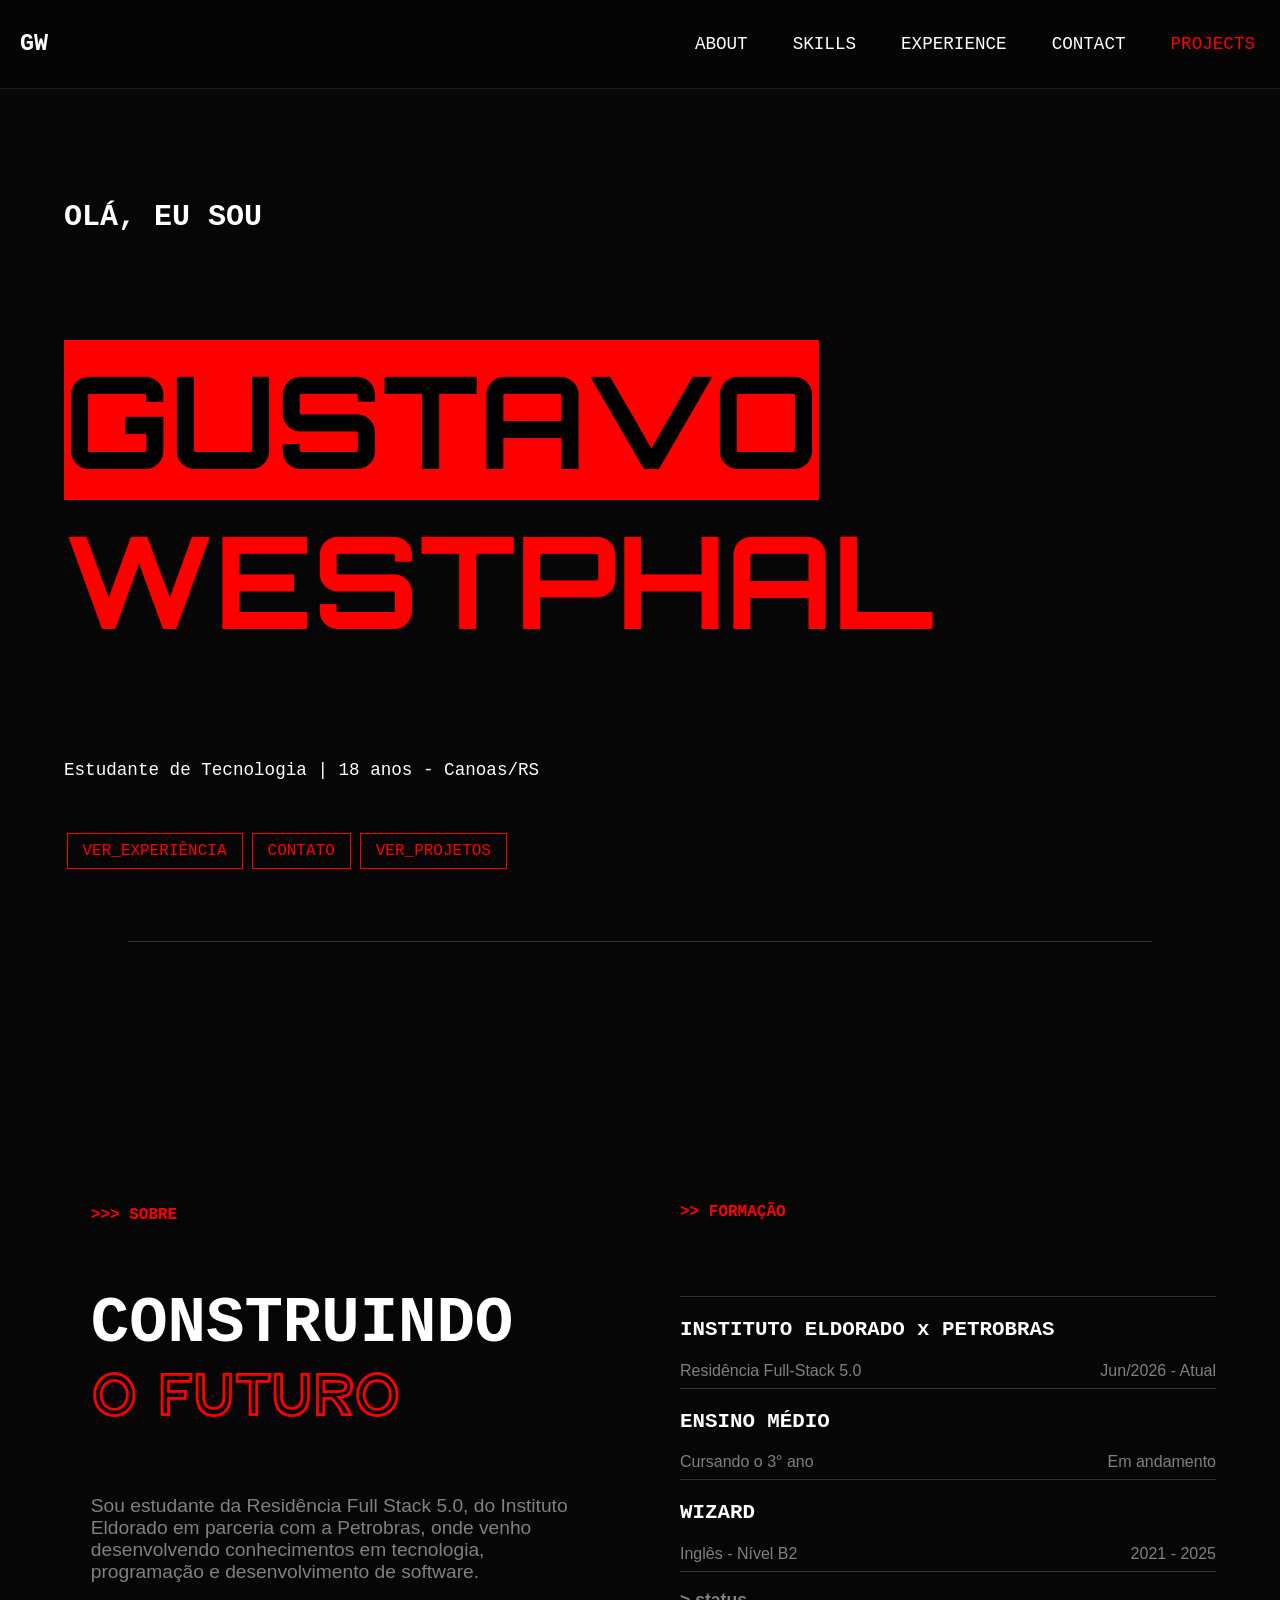
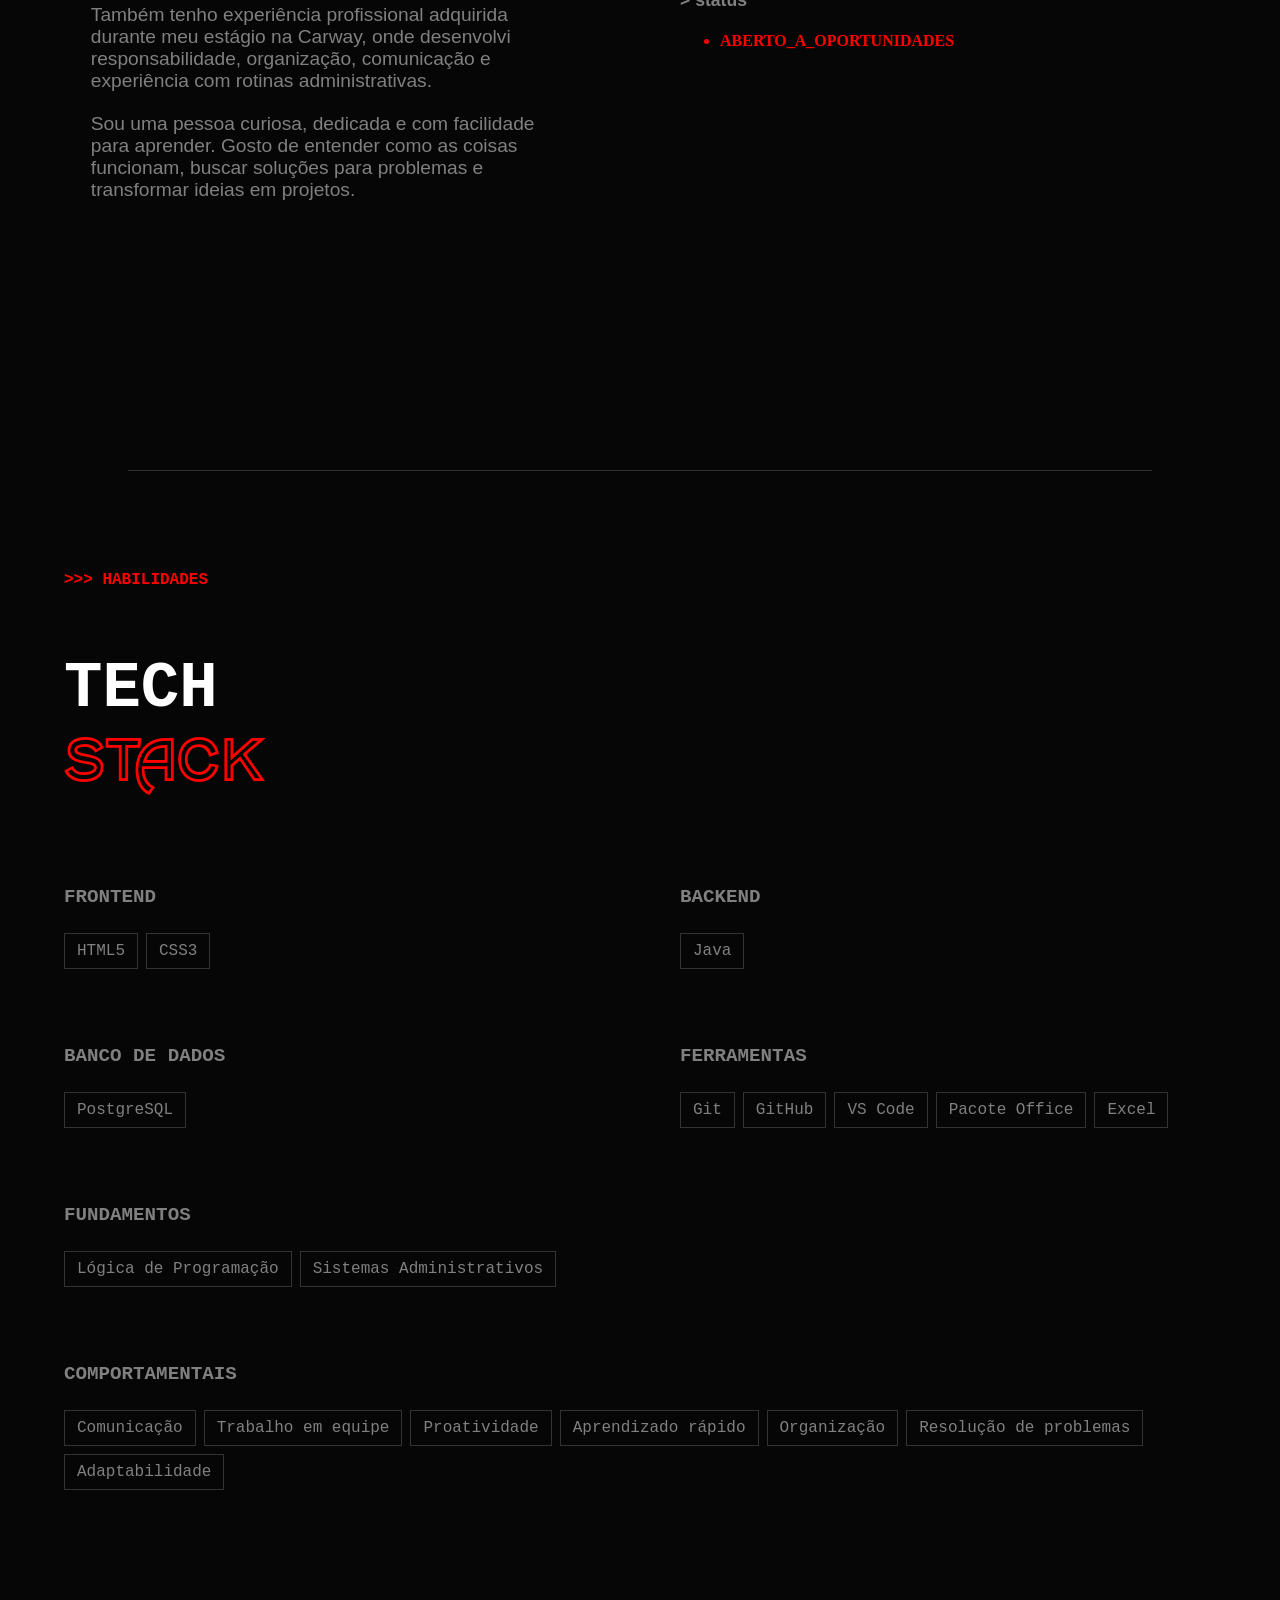
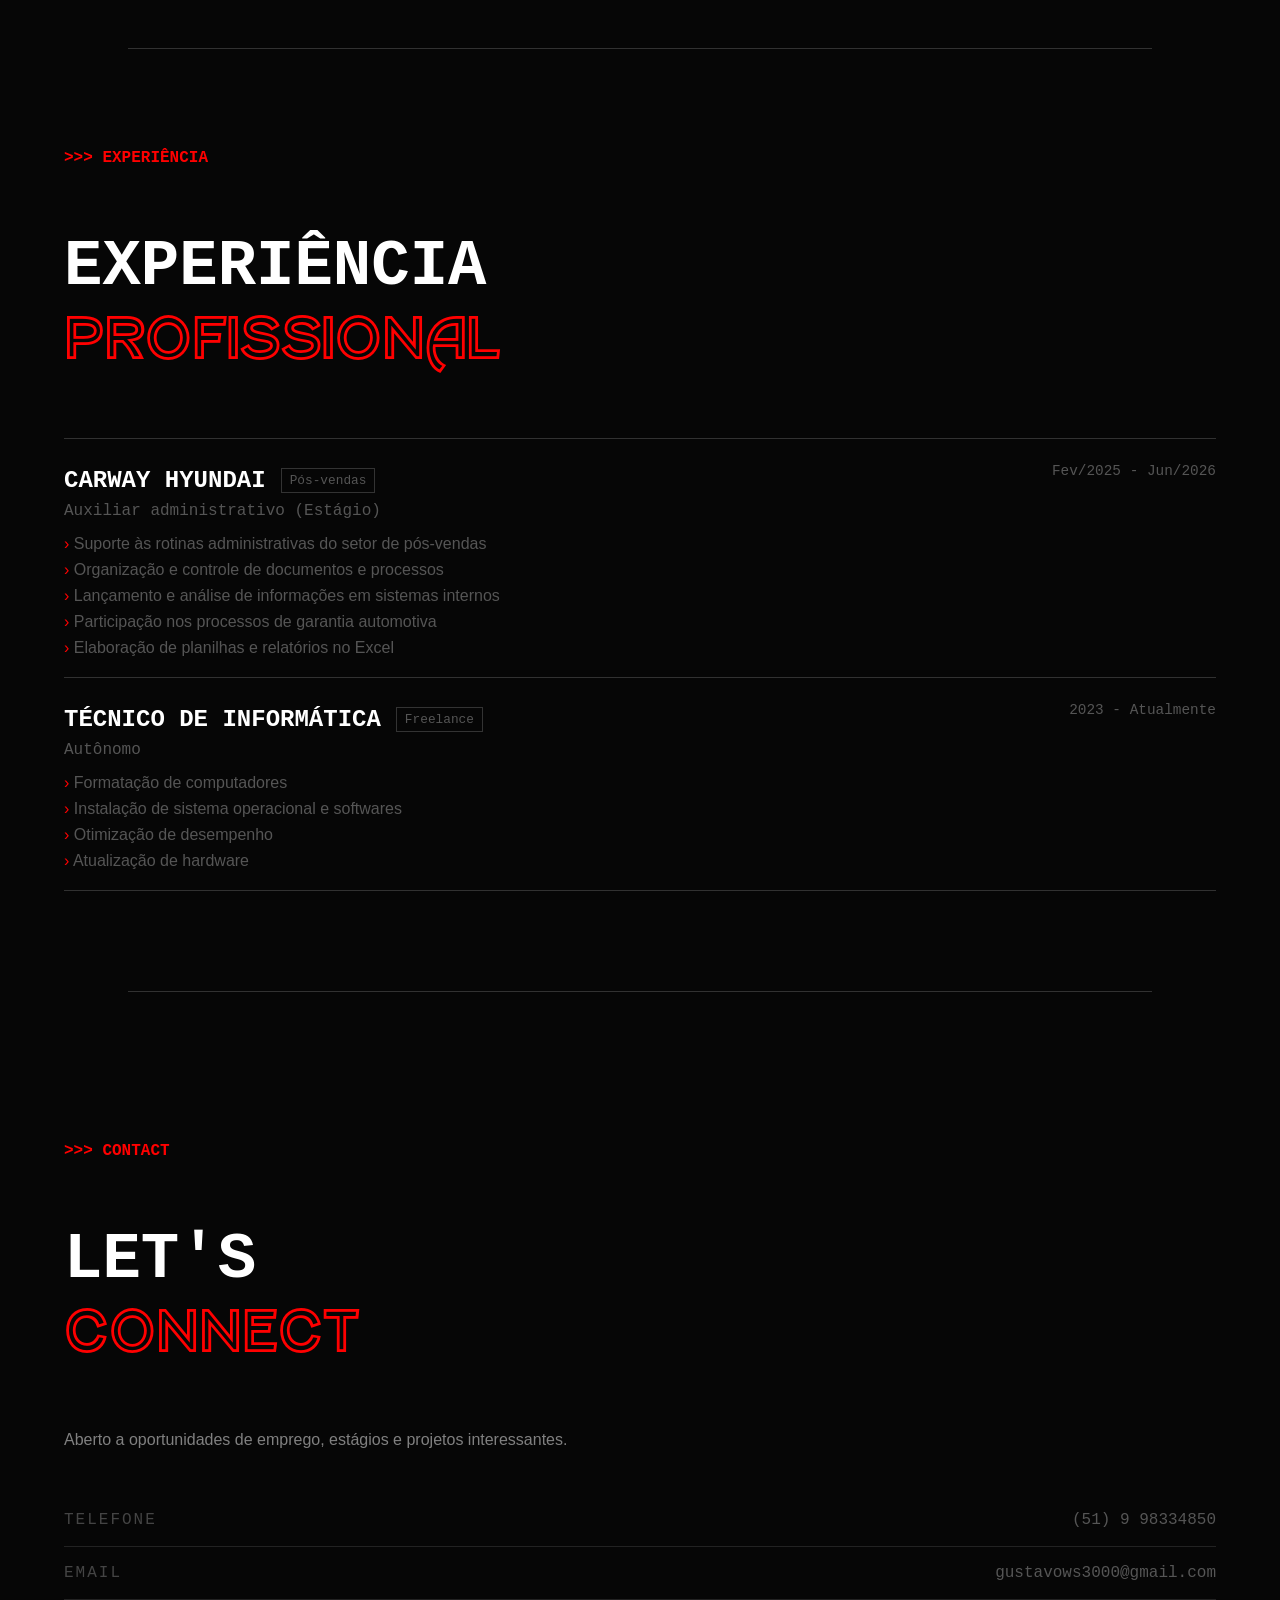
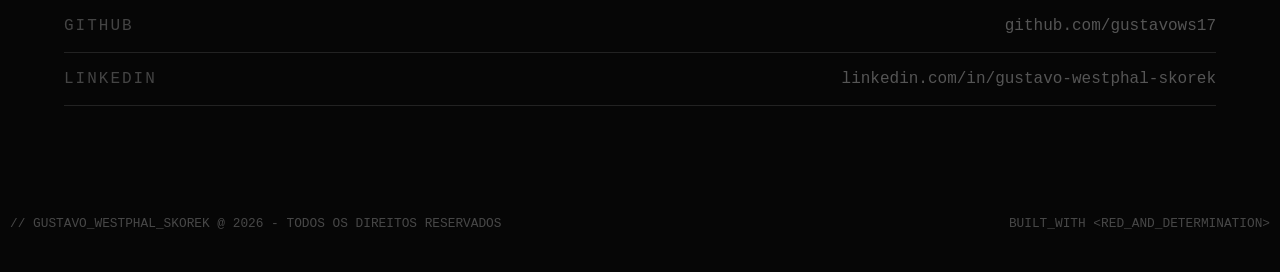
==== commit b5a21890: "Design change." ====
--- a/index.html
+++ b/index.html
@@ -14,7 +14,7 @@
 
     <header id="Cabecalho">
         <div class="Logo_cabecalho">
-            <h1>GUSTAVO WESTPHAL SKOREK</h1>
+            <h1>GW</h1>
         </div>
         <div class="Menu_cabecalho">
                <a class="botao_menu" href="#sobre_e_formacao">ABOUT</a>
@@ -45,7 +45,7 @@
 
         <div id="sobre_e_formacao" class="sobre_e_formacao animar">
             <section class="sobre_completo">
-                <h2 class="topicos ">>> SOBRE</h2>
+                <h2 class="topicos ">>>> SOBRE</h2>
                 <div class="tit_construindo_futuro animar">
                     <h3 class="tit_cima">CONSTRUINDO</h3>
                     <h3 class="tit_baixo">O FUTURO</h3>
@@ -64,7 +64,7 @@
                 <div class="formacao1 animar">
                     <h3 class="empresa_escola">INSTITUTO ELDORADO x PETROBRAS</h3>
                     <div class="formacao_info animar">
-                        <p class="pinfo">Residência Full Stack 5.0</p>
+                        <p class="pinfo">Residência Full-Stack 5.0</p>
                         <p class="datas">Jun/2026 - Atual</p>
                     </div>
                 </div>
@@ -99,7 +99,7 @@
         <hr class="hr animar">
 
         <article class="animar">
-            <h2 id="hab" class="animar">>> HABILIDADES</h2>
+            <h2 id="hab" class="animar">>>> HABILIDADES</h2>
 
             <div class="titulos animar">
                 <h3 class="tit_cima ">TECH</h3>
@@ -166,7 +166,7 @@
         <hr class="hr animar">
 
         <article id="experiencia" class="animar">
-            <h2 class="topicos">>> EXPERIÊNCIA</h2>
+            <h2 class="topicos">>>> EXPERIÊNCIA</h2>
             <div class="experiencia_titulo">
                 <h3 class="tit_cima">EXPERIÊNCIA</h3>
                 <h3 class="tit_baixo">PROFISSIONAL</h3>
@@ -214,7 +214,7 @@
         <hr class="hr animar">
 
         <section id="contato" class="animar" >
-            <h2 class="topicos">>> CONTACT</h2>
+            <h2 class="topicos">>>> CONTACT</h2>
             <div class="Contato_titulo">
                 <h3 class="tit_cima">LET'S</h3>
                 <h3 class="tit_baixo">CONNECT</h3>
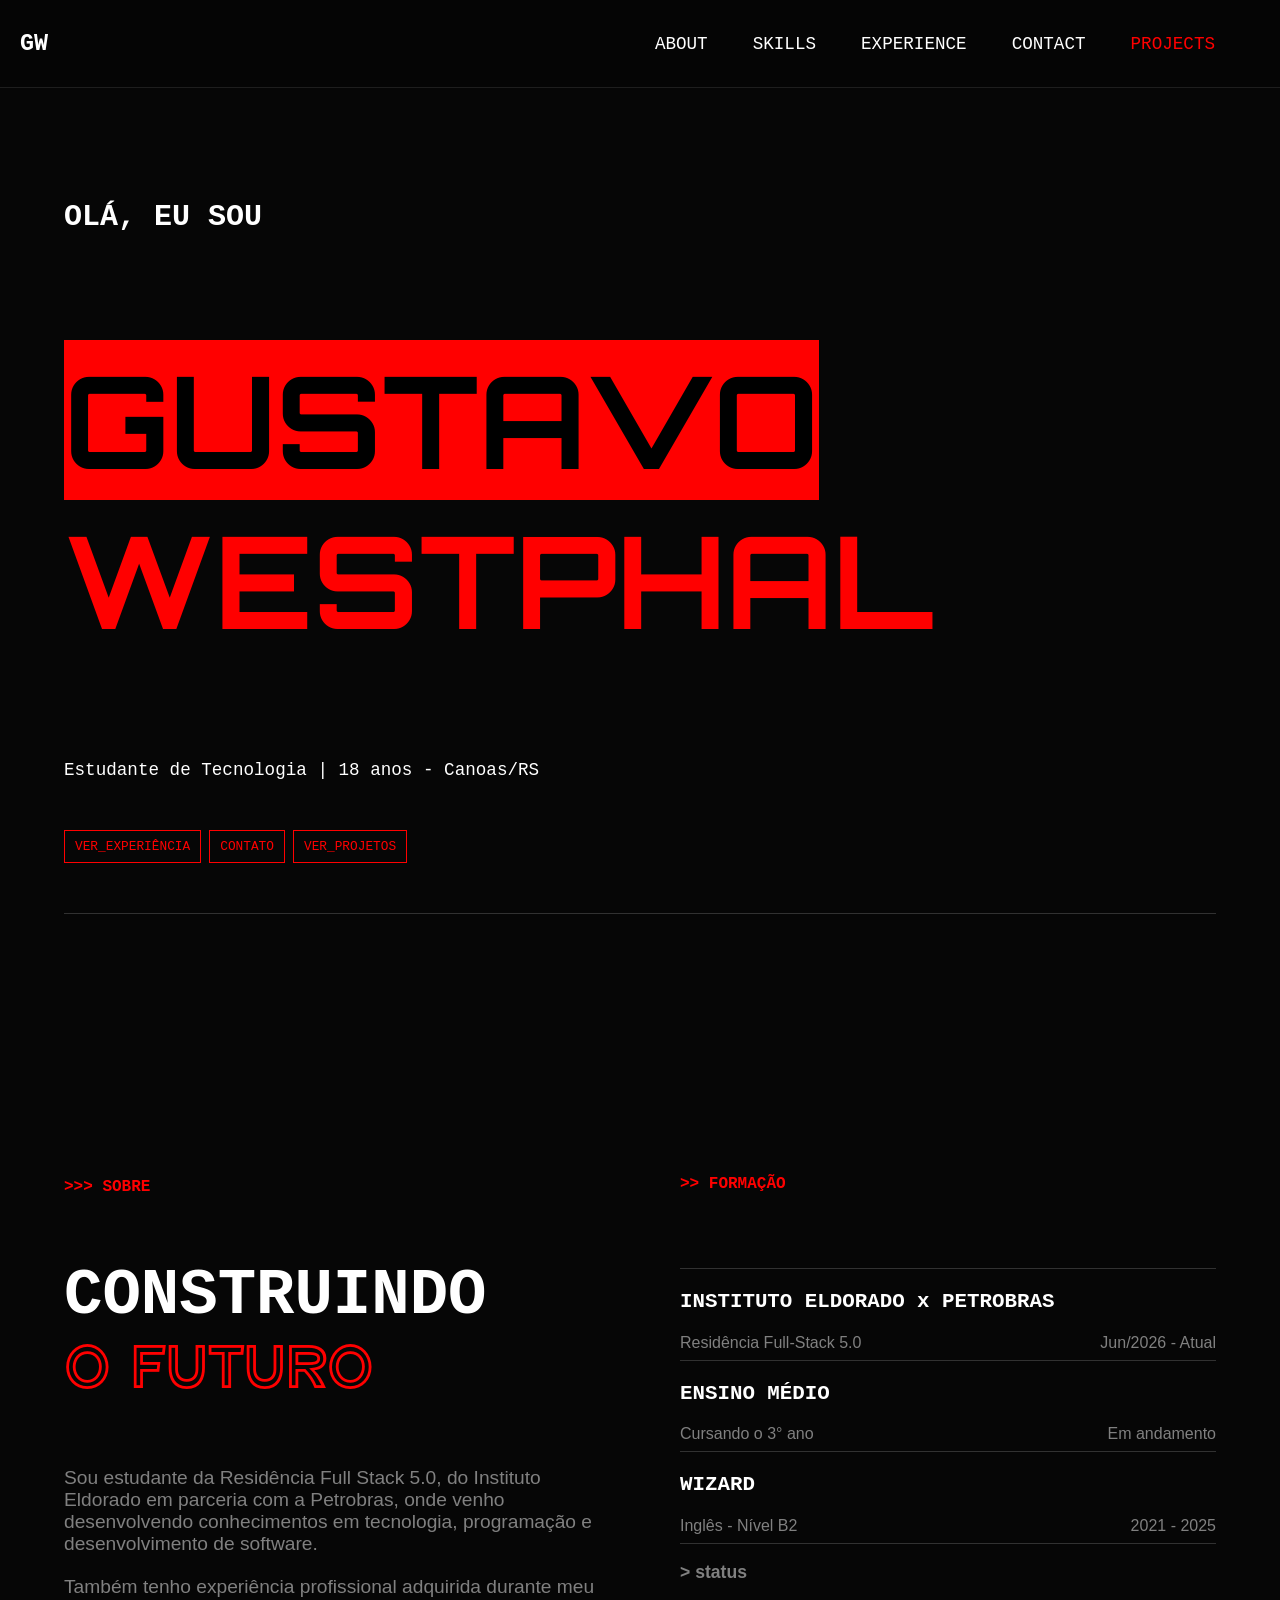
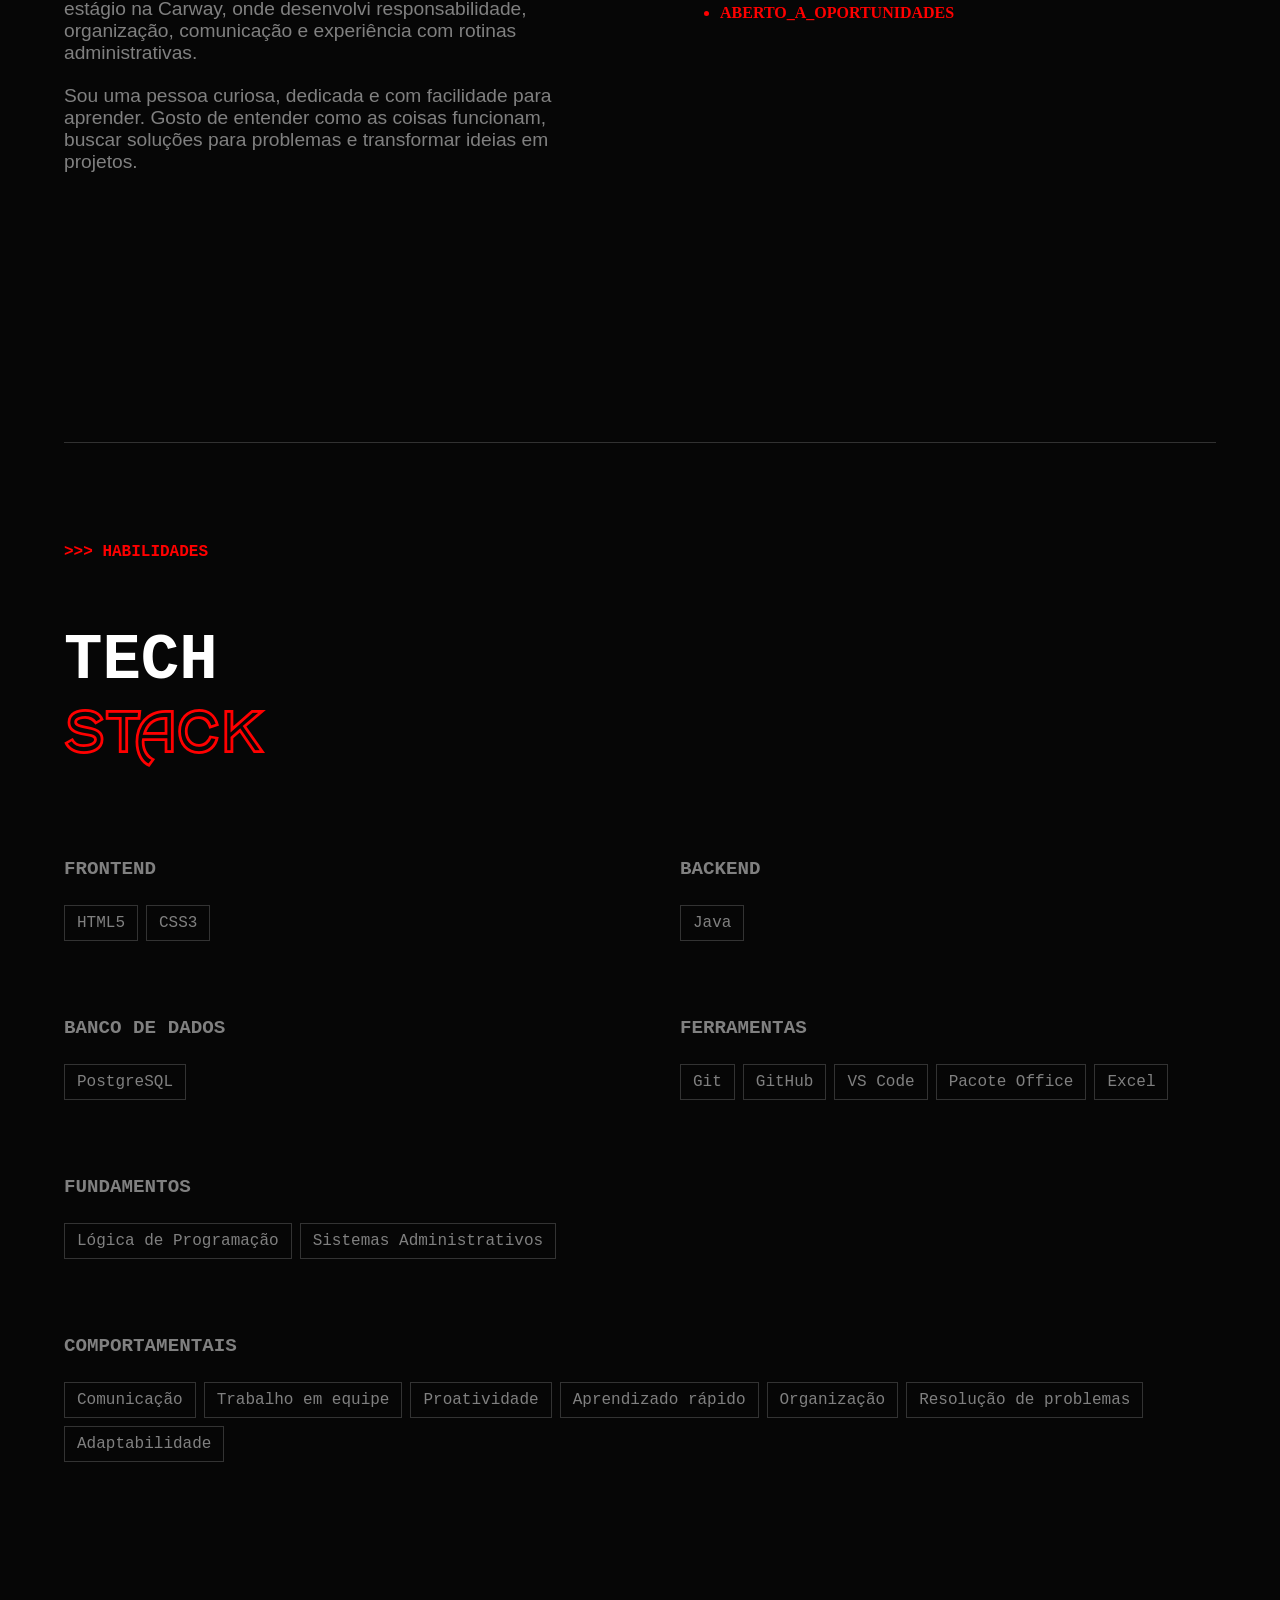
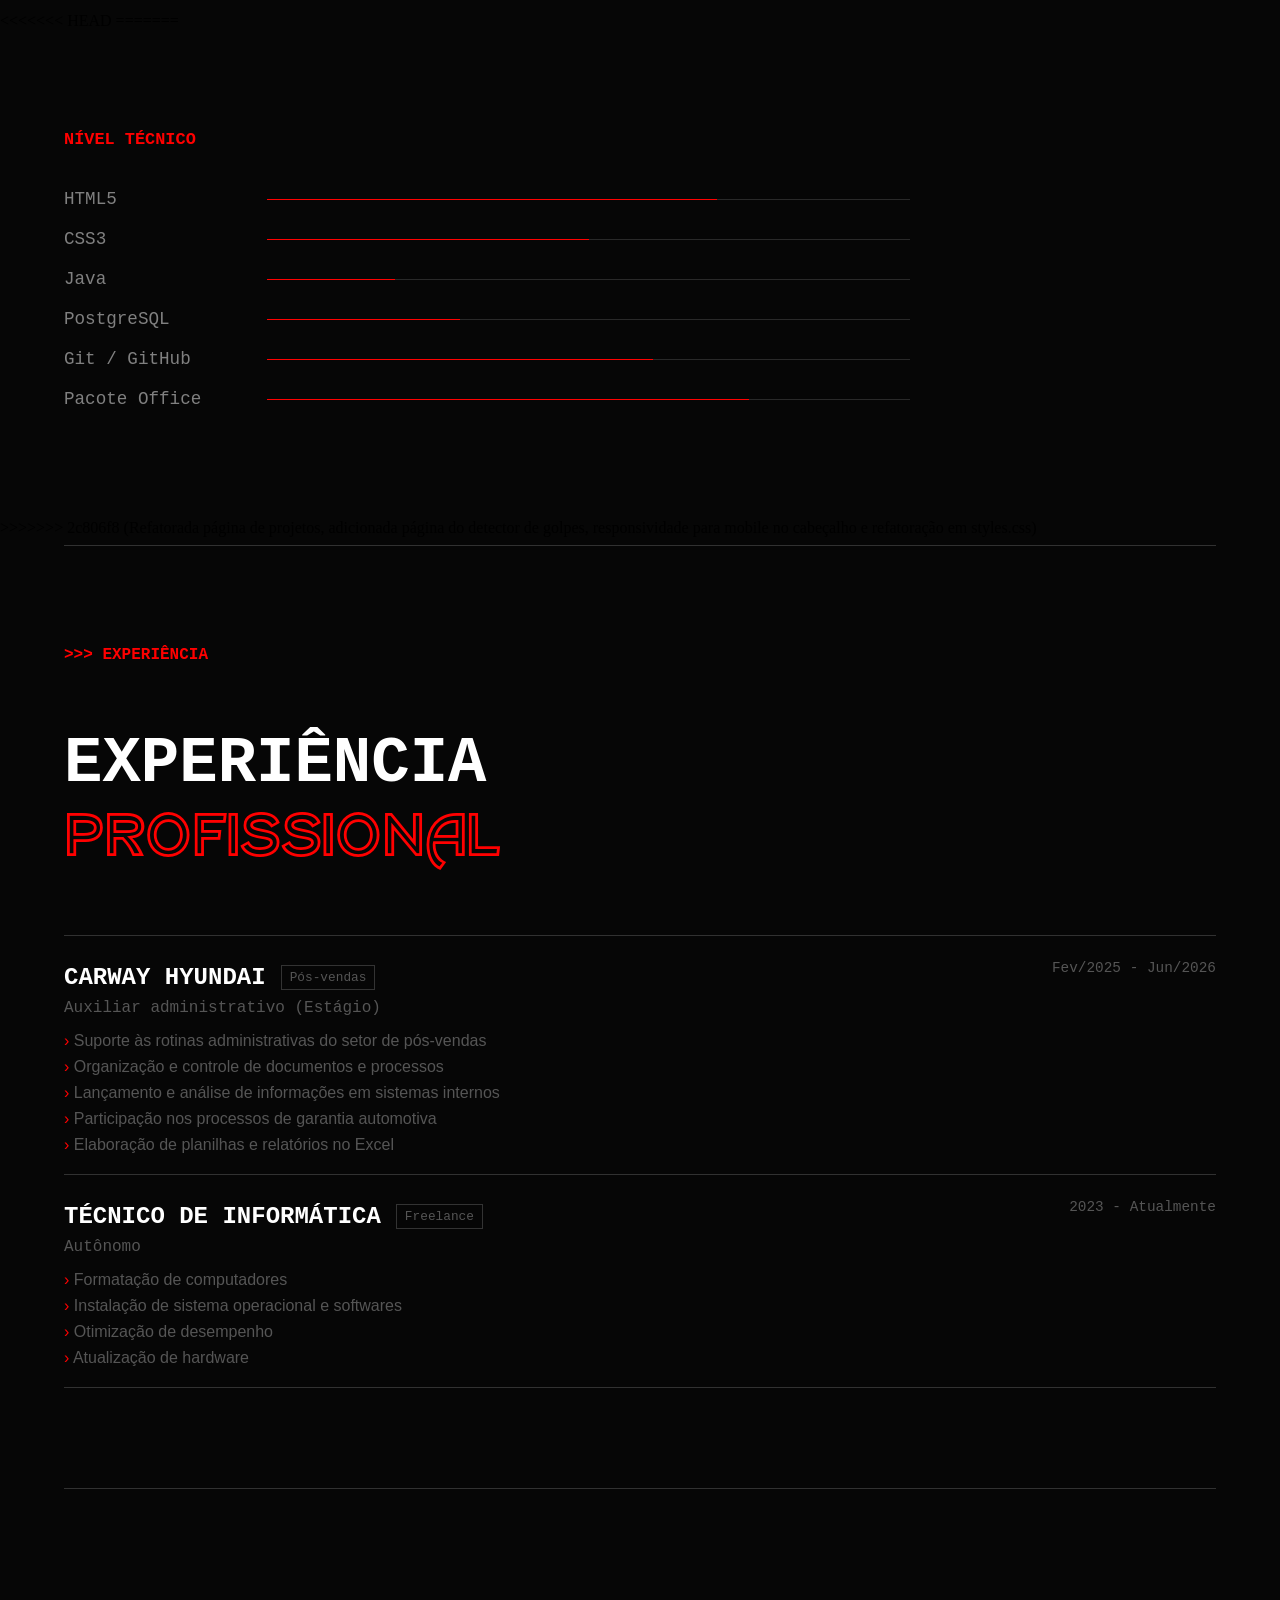
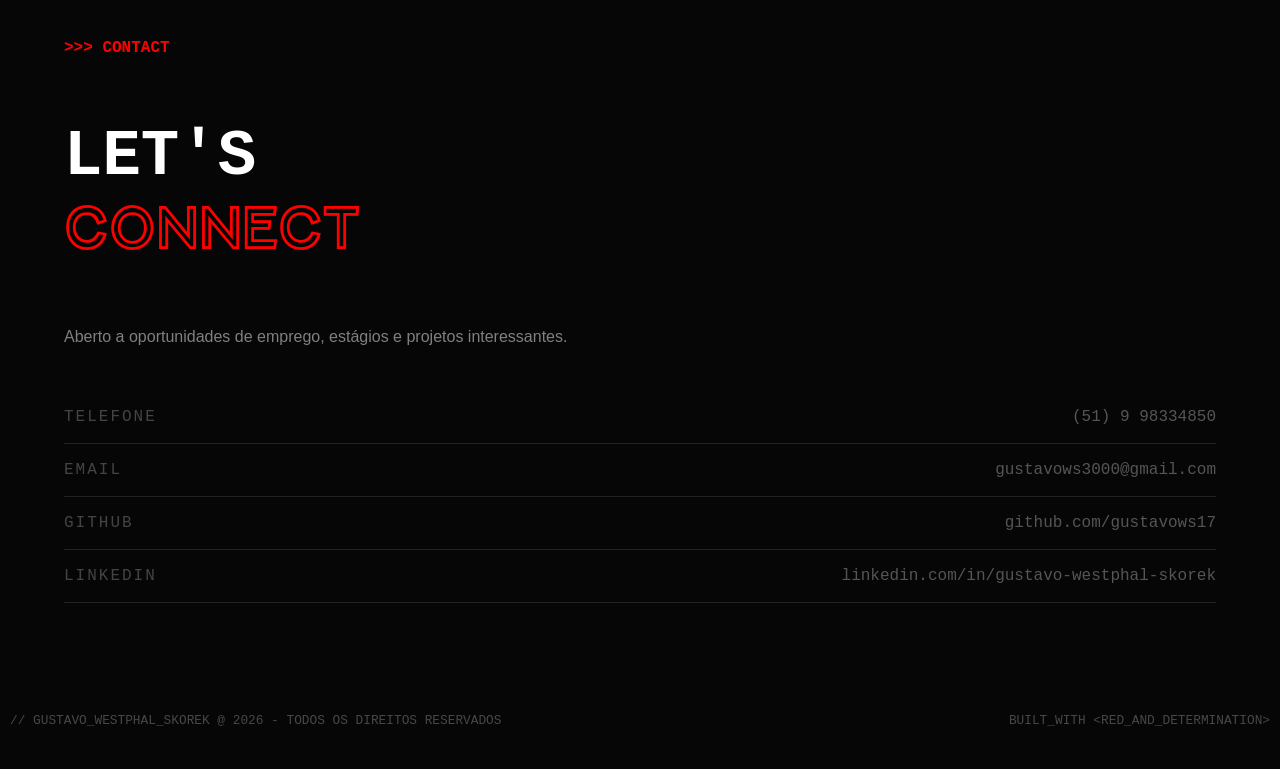
==== commit f756d110: "Refatorada página de projetos, adicionada página do detector de golpes, responsividade para mobile n" ====
--- a/index.html
+++ b/index.html
@@ -163,6 +163,81 @@
             </div>
         </article>
 
+<<<<<<< HEAD
+=======
+        <section class="animar">
+            <div class="nivel_tecnico_tabela">
+
+                <h2>NÍVEL TÉCNICO</h2>
+
+                <table>
+                    <tr>
+                        <th>Habilidades</th>
+                        <th>Barra</th>
+                    </tr>
+
+                    <tr>
+                        <td>HTML5</td>
+                        <td style="width: 85%;">
+                            <div class="barra">
+                                <div class="progresso html"></div>
+                            </div>
+                        </td>
+                    
+                    </tr>
+
+                    <tr>
+                        <td>CSS3</td>
+                        <td>
+                            <div class="barra">
+                                <div class="progresso css"></div>
+                            </div>
+                        </td>
+                        
+                    </tr>
+
+                    <tr>
+                        <td>Java</td>
+                        <td>
+                            <div class="barra">
+                                <div class="progresso java_nivel"></div>
+                            </div>
+                        </td>
+                        
+                    </tr>
+
+                    <tr>
+                        <td>PostgreSQL</td>
+                        <td>
+                            <div class="barra">
+                                <div class="progresso postgres"></div>
+                            </div>
+                        </td>
+                    </tr>    
+            
+                    <tr>
+                        <td>Git / GitHub</td>
+                        <td>
+                            <div class="barra">
+                                <div class="progresso git"></div>
+                            </div>
+                        </td>
+                    </tr>
+
+                    <tr>
+                        <td>Pacote Office</td>
+                        <td>
+                            <div class="barra">
+                                <div class="progresso office"></div>
+                            </div>
+                        </td>
+                    </tr>
+                </table>
+
+            </div>  
+        </section>
+
+>>>>>>> 2c806f8 (Refatorada página de projetos, adicionada página do detector de golpes, responsividade para mobile no cabeçalho e refatoração em styles.css)
         <hr class="hr animar">
 
         <article id="experiencia" class="animar">
--- a/style.css
+++ b/style.css
@@ -1,396 +1,448 @@
 @charset "UTF-8";
 
+/* =====================================================
+   1. FONTES E CONFIGURAÇÕES
+===================================================== */
+
 @import url('https://fonts.googleapis.com/css2?family=Orbitron:wght@400..900&display=swap');
 
 @font-face {
-    font-family: "Futuro";
-    src: url("./fonts/Futuro.otf") format("opentype");
-    font-weight: normal;
-    font-style: normal;
+    font-family:"Futuro";
+    src:url("./fonts/Futuro.otf") format("opentype");
+    font-weight:normal;
+    font-style:normal;
+}
+
+:root {
+    --cor-fundo:#060606;
+    --cor-principal:red;
+    --cor-texto:white;
+    --cor-texto-secundario:gray;
+    --cor-borda:#333;
+    --largura-conteudo:min(1200px,90%);
+}
+
+
+/* =====================================================
+   2. ESTILOS GERAIS
+===================================================== */
+
+* {
+    box-sizing:border-box;
+}
+
+html {
+    scroll-behavior:smooth;
 }
 
 body {
-    margin: 0 auto;
-    background-color: #060606;
+    margin:0;
+    background-color:var(--cor-fundo);
+}
+
+a {
+    text-decoration:none;
 }
 
 h3 {
-    color: white;
-    font-family: monospace;
-}
-
-.titulos {
-    width: min(1200px, 90%);
-    margin: 20px auto;
-}
-
-.tit_cima {
-    color: white;
-    font-family: monospace;
-    font-size: 4rem;
-}
-
-.tit_baixo {
-    color: red;
-    font-family: "Futuro", sans-serif; 
-    margin-top: -70px;
-    font-size: 4rem;
-}
+    color:var(--cor-texto);
+    font-family:monospace;
+}
+
+
+/* =====================================================
+   3. ELEMENTOS REUTILIZÁVEIS
+===================================================== */
 
 .topicos {
-    font-size: 1rem;
-    color: red;
-    list-style: none;
-    font-family: monospace;
+    color:var(--cor-principal);
+    list-style:none;
+    font-family:monospace;
+    font-size:1rem;
 }
 
 .hr {
-    border: none;
-    border-top: 0.5px solid rgb(49, 49, 49);
-    max-width: 80%;
-    
-}
-
+    max-width:80%;
+    border:none;
+    border-top:0.5px solid rgb(49,49,49);
+}
+
+.hr1,
+.hr_exp {
+    border:none;
+    border-top:0.5px solid rgb(49,49,49);
+}
+
+
+/* =====================================================
+   4. CABEÇALHO
+===================================================== */
 
 #Cabecalho {
-    position: fixed;
-    top: 0;
-    left: 0;
-    width: 100%;
-    height: 88px;
-    display: flex;
-    align-items: center;
-    justify-content: space-between;
-    padding: 0 20px;
-    background-color: #060606f6;
-    border-bottom: 1px solid #3333338e;
-    border-radius: 0px;
-    z-index: 9999;
+    position:fixed;
+    top:0;
+    left:0;
+    z-index:9999;
+    width:100%;
+    height:88px;
+    display:flex;
+    align-items:center;
+    justify-content:space-between;
+    padding:0 20px;
+    background-color:#060606f6;
+    border-bottom:1px solid #3333338e;
 }
 
 .Logo_cabecalho {
-    font-size: 0.9em;
-    color: white;
-    font-family: monospace;
-}
-
-a {
-    text-decoration: none;
-}
-
-.botao_menu {
-    padding: 8px 15px;
-    display: inline-block;
-    color: white;
-    font-family: monospace;
-    font-size: 1.1rem;
-
+    color:var(--cor-texto);
+    font-family:monospace;
+    font-size:0.9em;
+}
+
+.Menu_cabecalho {
+    display:flex;
+    align-items:center;
+    gap:15px;
+    margin-right:30px;
+}
+
+
+/* =====================================================
+   5. BOTÕES DO CABEÇALHO
+===================================================== */
+
+.botao_menu,
+.botao_projetos {
+    display:inline-flex;
+    align-items:center;
+    padding:8px 15px;
+    font-family:monospace;
+    font-size:1.1rem;
     transition:
         color 0.2s ease,
         transform 0.2s ease;
 }
 
+.botao_menu {
+    color:var(--cor-texto);
+}
+
+.botao_projetos {
+    color:var(--cor-principal);
+}
+
 .botao_menu:hover {
-    color: red;
-    transform: translateY(-2px);
-}
-
-.botao_projetos {
-    padding: 8px 15px;
-    display: inline-block;
-    color: red;
-    font-family: monospace;
-    font-size: 1.1rem;
-
-    transition:
-        color 0.2s ease,
-        transform 0.2s ease;
+    color:var(--cor-principal);
+    transform:translateY(-2px);
 }
 
 .botao_projetos:hover {
-    color: gray;
-    transform: translateY(-2px);
-}
-
-.botao_projetos:hover {
-    -webkit-text-fill-color: gray;
-}
-
-.botao_menu:hover {
-    color: red;
-    border-color: red;
-}
-
-.Menu_cabecalho {
-    display: flex;
-    gap: 15px;
-    margin-right: 30px;
-}
+    color:gray;
+    -webkit-text-fill-color:gray;
+    transform:translateY(-2px);
+}
+
+.img_home {
+    width:18px;
+    height:18px;
+    display:inline-block;
+    margin-right:7px;
+    object-fit:contain;
+    vertical-align:middle;
+}
+
+
+/* =====================================================
+   6. APRESENTAÇÃO INICIAL
+===================================================== */
 
 .apresentacao {
-    width: min(1200px, 90%);
-    margin: 200px auto 0;
-    font-size: 3.5em;
+    width:var(--largura-conteudo);
+    margin:200px auto 0;
+    font-size:3.5em;
 }
 
 .welcome {
-    margin: 0 0 100px;
-    font-size: 30px;
-    color: white;
-    font-family: "JetBrains Mono", monospace;
+    margin:0 0 100px;
+    color:var(--cor-texto);
+    font-family:"JetBrains Mono",monospace;
+    font-size:30px;
 }
 
 .name {
-    color: red;
-    font-size: 8rem;
-    margin-bottom: 100px;
-    font-family: "Orbitron", sans-serif;
-    font-style: normal;
-    font-weight: bolder;
-
-    animation: aparecerNome 1s ease-out;
-}
-
-@keyframes aparecerNome {
-
-    from {
-        opacity: 0;
-        transform: translateX(-60px);
-    }
-
-    to {
-        opacity: 1;
-        transform: translateX(0);
-    }
-
+    margin-bottom:100px;
+    color:var(--cor-principal);
+    font-family:"Orbitron",sans-serif;
+    font-size:8rem;
+    font-style:normal;
+    font-weight:bolder;
+    animation:aparecerNome 1s ease-out;
 }
 
 .p {
-    width: min(1200px, 90%);
-    margin: 0 auto 50px;
-    font-size: 1.1rem;
-    color: white;
-    font-family: monospace
-    
+    width:var(--largura-conteudo);
+    margin:0 auto 50px;
+    color:var(--cor-texto);
+    font-family:monospace;
+    font-size:1.1rem;
+}
+
+.botoes {
+    width:var(--largura-conteudo);
+    margin:0 auto 70px;
 }
 
 .botaoinf {
-    padding: 8px 15px;
-    display: inline-block;
-    color: red;
-    border: 1px solid red;
-    font-family: monospace;
-    font-size: 1rem;
-    transition: 0.2s;
-    margin: 2.5px;
+    display:inline-block;
+    margin:2.5px;
+    padding:8px 15px;
+    border:1px solid var(--cor-principal);
+    color:var(--cor-principal);
+    font-family:monospace;
+    font-size:1rem;
+    transition:0.2s;
 }
 
 .botaoinf:hover {
-    color: gray;
-    border-color: gray;
-}
-
-.botoes {
-    width: min(1200px, 90%);
-    margin: 0 auto 70px;
-}
-
+    color:gray;
+    border-color:gray;
+}
+
+
+/* =====================================================
+   7. SOBRE E FORMAÇÃO
+===================================================== */
+
+.sobre_e_formacao {
+    width:var(--largura-conteudo);
+    display:grid;
+    grid-template-columns:1fr 1fr;
+    align-items:start;
+    gap:80px;
+    margin:150px auto;
+}
 
 .sobre_completo {
-    width: min(1200px, 90%);
-    margin: 100px auto;
+    width:100%;
+    margin:100px auto;
 }
 
 .sobre_texto {
-    max-width: 600px;
-    font-size: 1.2em;
-    color: gray;
-    font-family: sans-serif;
-}
+    max-width:600px;
+    color:gray;
+    font-family:sans-serif;
+    font-size:1.2em;
+}
+
 .p_sobre {
-    margin-bottom: -20px;
-}
-
-.sobre_e_formacao {
-    width: min(1200px, 90%);
-    margin: 150px auto;
-    display: grid;
-    grid-template-columns: 1fr 1fr;
-    gap: 80px;
-    align-items: start;
+    margin-bottom:-20px;
 }
 
 .formacao_sobre {
-    margin-top: 90px;
+    margin-top:90px;
 }
 
 .empresa_escola {
-    font-size: 1.3rem;
-}
-
-.hr1 {
-    border: none;
-    border-top: 0.5px solid rgb(49, 49, 49);
+    font-size:1.3rem;
 }
 
 .formacao_titulo {
-    font-size: 1rem;
-    color: red;
-    margin-bottom: 57px;
-    font-family: monospace;
-}
-
+    margin-bottom:57px;
+    color:var(--cor-principal);
+    font-family:monospace;
+    font-size:1rem;
+}
 
 .formacao1 {
-    margin-top: 5px;
+    margin-top:5px;
 }
 
 .formacao_info {
-    display: flex;
-    justify-content: space-between;
-    align-items: center;
-    gap: 20px;
+    display:flex;
+    align-items:center;
+    justify-content:space-between;
+    gap:20px;
 }
 
 .pinfo,
 .datas {
-    color: gray;
-    margin: 0;
-    font-family: sans-serif;
-    font-size: 1rem;
+    margin:0;
+    color:gray;
+    font-family:sans-serif;
+    font-size:1rem;
 }
 
 .status {
-    color: gray;
-    font-size: 1.1rem;
-    font-family: sans-serif;
+    color:gray;
+    font-family:sans-serif;
+    font-size:1.1rem;
 }
 
 .abertoopr {
-    color: red;
-}
+    color:var(--cor-principal);
+}
+
+
+/* =====================================================
+   8. HABILIDADES
+===================================================== */
 
 #hab {
-    width: min(1200px, 90%);
-    margin: 100px auto 30px;
-    font-size: 1rem;
-    color: red;
-    list-style: none;
-    font-family: monospace;
-}
-
+    width:var(--largura-conteudo);
+    margin:100px auto 30px;
+    color:var(--cor-principal);
+    list-style:none;
+    font-family:monospace;
+    font-size:1rem;
+}
+
+.titulos {
+    width:var(--largura-conteudo);
+    margin:20px auto;
+}
+
+.tit_cima {
+    color:var(--cor-texto);
+    font-family:monospace;
+    font-size:4rem;
+}
+
+.tit_baixo {
+    margin-top:-70px;
+    color:var(--cor-principal);
+    font-family:"Futuro",sans-serif;
+    font-size:4rem;
+}
 
 .nome_tech {
-    color: gray;
-    font-family: monospace;
-    font-size: 1.2rem;
+    color:gray;
+    font-family:monospace;
+    font-size:1.2rem;
 }
 
 .skills_grid {
-    width: min(1200px, 90%);
-    margin: 0 auto;
-
-    display: grid;
-    grid-template-columns: 1fr 1fr;
-    gap: 50px 80px;
+    width:var(--largura-conteudo);
+    display:grid;
+    grid-template-columns:1fr 1fr;
+    gap:50px 80px;
+    margin:0 auto;
 }
 
 .skills_grid ul {
-    display: flex;
-    flex-wrap: wrap;
-    gap: 8px;
-    list-style: none;
-    padding: 0;
-    margin: 0;
+    display:flex;
+    flex-wrap:wrap;
+    gap:8px;
+    margin:0;
+    padding:0;
+    list-style:none;
 }
 
 .skills_grid li {
-    border: 1px solid #333;
-    padding: 8px 12px;
-    color: gray;
-    font-family: monospace;
-    font-size: 1rem;
+    padding:8px 12px;
+    border:1px solid var(--cor-borda);
+    color:gray;
+    font-family:monospace;
+    font-size:1rem;
 }
 
 .fundamentos,
 .comportamentais {
-    grid-column: 1 / -1;
+    grid-column:1 / -1;
 }
 
 .comportamentais {
     margin-bottom: 150px;
 }
 
+
+/* =====================================================
+   9. NÍVEL TÉCNICO
+===================================================== */
+
 .nivel_tecnico_tabela {
-    width: min(1200px, 90%);
-    margin: 100px auto;
-    justify-content: space-between;
+    width:var(--largura-conteudo);
+    margin:100px auto;
 }
 
 .nivel_tecnico_tabela h2 {
-    color: red;
-    font-size: 1.3em;
-    margin-bottom: 30px;
-    font-family: monospace;
+    margin-bottom:30px;
+    color:var(--cor-principal);
+    font-family:monospace;
+    font-size:1.3em;
 }
 
 .nivel_tecnico_tabela table {
-    width: 100%;
-    border-collapse: collapse;
+    width:100%;
+    border-collapse:collapse;
 }
 
 .nivel_tecnico_tabela th {
-    display: none;
+    display:none;
 }
 
 .nivel_tecnico_tabela td {
-    padding: 10px 0;
-    color: gray;
-    font-family: monospace;
-    font-size: 1.1rem;
+    padding:10px 0;
+    color:gray;
+    font-family:monospace;
+    font-size:1.1rem;
+}
+
+.nivel_tecnico_tabela td:last-child {
+    padding-left:30px;
+    color:var(--cor-principal);
+    font-weight:bold;
+    text-align:right;
+}
+
+.nivel_tecnico_tabela td:nth-child(2) {
+    width:60%;
+    padding-right:30px;
+    padding-left:30px;
 }
 
 .barra {
-    width: 70%;
-    height: 1px;
-    background-color: #292929;
-
-}
+    width:70%;
+    height:1px;
+    background-color:#292929;
+}
+
+.progresso {
+    height:1px;
+    background-color:var(--cor-principal);
+    transform:scaleX(0);
+    transform-origin:left;
+    transition:transform 1.2s ease;
+}
+
+.html {
+    width:70%;
+}
+
+.css {
+    width:50%;
+}
+
+.java_nivel {
+    width:20%;
+}
+
+.postgres {
+    width:30%;
+}
+
+.git {
+    width:60%;
+}
+
+.office {
+    width: 75%;
+}
+
+
+/* Animação das barras */
 
 .progresso {
     height: 1px;
-    background-color: red;
-}
-
-.html {
-    width: 70%;
-}
-
-.css {
-    width: 50%;
-}
-
-.java_nivel {
-    width: 20%;
-}
-
-.postgres {
-    width: 30%;
-}
-
-.git {
-    width: 60%;
-}
-
-.office {
-    width: 75%;
-}
-
-
-/* Animação das barras de skills */
-
-.progresso {
-    height: 1px;
 
     background-color: red;
 
@@ -401,169 +453,159 @@
 }
 
 .animar.visivel .progresso {
-    transform: scaleX(1);
-}
-
-.nivel_tecnico_tabela td:last-child {
-    color: red;
-    font-weight: bold;
-    text-align: right;
-    padding-left: 30px;
-}
-
-.nivel_tecnico_tabela td:nth-child(2) {
-    width: 60%;
-    padding-left: 30px;
-    padding-right: 30px;
-}
+    transform:scaleX(1);
+}
+
+
+/* =====================================================
+   10. EXPERIÊNCIA
+===================================================== */
 
 #experiencia {
-    width: min(1200px, 90%);
-    margin: 0 auto;
-}
-
-.hr_exp {
-border: none;
-border-top: 0.5px solid rgb(49, 49, 49);
-max-width: 100%;
-}
-
-#experiencia {
-    width: min(1200px, 90%);
-    margin: 100px auto;
-} 
+    width:var(--largura-conteudo);
+    margin:100px auto;
+}
 
 .exp_topico {
-    color: red;
-    font-size: 1rem;
-    margin-bottom: 30px;
-    font-family: monospace;
+    margin-bottom:30px;
+    color:var(--cor-principal);
+    font-family:monospace;
+    font-size:1rem;
 }
 
 .experiencia_titulo {
-    font-size: 3rem;
-    margin-bottom: 50px;
+    margin-bottom:50px;
+    font-size:3rem;
 }
 
 .exp_cabecalho {
-    display: flex;
-    justify-content: space-between;
-    align-items: center;
+    display:flex;
+    align-items:center;
+    justify-content:space-between;
 }
 
 .exp_empresa {
-    display: flex;
-    align-items: center;
-    gap: 15px;
-    color: white;
-    font-family: monospace;
-    font-size: 1.5rem;
-    margin-top: 20px;
+    display:flex;
+    align-items:center;
+    gap:15px;
+    margin-top:20px;
+    color:var(--cor-texto);
+    font-family:monospace;
+    font-size:1.5rem;
 }
 
 .tit_exp {
-    margin: 0;
+    margin:0;
 }
 
 .setor_exp {
-    border: 1px solid #333;
-    padding: 4px 8px;
-    color: #555;
-    font-family: monospace;
-    font-size: 0.8rem;
+    padding:4px 8px;
+    border:1px solid var(--cor-borda);
+    color:#555;
+    font-family:monospace;
+    font-size:0.8rem;
 }
 
 .data_exp {
-    margin: 0;
-    color: #555;
-    font-family: monospace;
-    font-size: 0.9rem;
+    margin:0;
+    color:#555;
+    font-family:monospace;
+    font-size:0.9rem;
 }
 
 .funcao_exp {
-    margin: 8px 0 15px;
-    color: #555;
-    font-family: monospace;
-    font-weight: normal;
-    font-size: 1rem;
+    margin:8px 0 15px;
+    color:#555;
+    font-family:monospace;
+    font-size:1rem;
+    font-weight:normal;
 }
 
 .tasks_exp {
-    list-style: none;
-    padding: 0;
-    margin: 0;
-    margin-bottom: 20px;
+    margin:0 0 20px;
+    padding:0;
+    list-style:none;
 }
 
 .tasks_exp li {
-    color: #555;
-    margin-bottom: 8px;
-    font-size: 1rem;
-    font-family: sans-serif;
+    margin-bottom:8px;
+    color:#555;
+    font-family:sans-serif;
+    font-size:1rem;
 }
 
 .tasks_exp li::before {
-    content: "› ";
-    color: red;
-}
+    content:"› ";
+    color:var(--cor-principal);
+}
+
+
+/* =====================================================
+   11. CONTATO
+===================================================== */
 
 #contato {
-    width: min(1200px, 90%);
-    margin: 150px auto 0;
+    width:var(--largura-conteudo);
+    margin:150px auto 0;
 }
 
 .Contato_titulo {
-    font-size: 3rem;
-    margin-bottom: 20px;
+    margin-bottom:20px;
+    font-size:3rem;
 }
 
 .contato_descricao {
-    max-width: 600px;
-    color: gray;
-    font-size: 1rem;
-    margin-bottom: 45px;
-    font-family: sans-serif;
+    max-width:600px;
+    margin-bottom:45px;
+    color:gray;
+    font-family:sans-serif;
+    font-size:1rem;
 }
 
 .contato_info {
-    width: 100%;
+    width:100%;
 }
 
 .contato_linha {
-    display: flex;
-    justify-content: space-between;
-    align-items: center;
-    padding: 17px 0;
-    border-bottom: 1px solid #222;
-    color: #555;
-    font-family: monospace;
-    font-size: 1rem;
+    display:flex;
+    align-items:center;
+    justify-content:space-between;
+    padding:17px 0;
+    border-bottom:1px solid #222;
+    color:#555;
+    font-family:monospace;
+    font-size:1rem;
 }
 
 .contato_linha > span:first-child {
-    color: #444;
-    letter-spacing: 2px;
+    color:#444;
+    letter-spacing:2px;
 }
 
 .contato_linha > span:last-child,
 .contato_linha a {
-    color: #555;
-    text-decoration: none;
+    color:#555;
+    text-decoration:none;
 }
 
 .contato_linha a:hover {
-    color: red;
-}
+    color:var(--cor-principal);
+}
+
+
+/* =====================================================
+   12. RODAPÉ
+===================================================== */
 
 footer {
-    margin-top: 100px;
-    text-align: center;
-    color: rgba(128, 128, 128, 0.537);
-    font-family: monospace;
-    font-size: 0.8rem;
-    padding: 10px;
-    display: flex;
-    justify-content: space-between;
+    display:flex;
+    justify-content:space-between;
+    margin-top:100px;
+    padding:10px;
+    color:rgba(128,128,128,0.537);
+    font-family:monospace;
+    font-size:0.8rem;
+    text-align:center;
 }
 
 
@@ -619,43 +661,74 @@
             color: white;
         }
 
-        .tit_video  {
-            color: red;
-            font-size: 1.5rem;
-            margin: 100px;
+        .main_pj1 {
+            margin-top: -50px;
+            margin-left: -40px;
+            display: flex
+        }
+
+        .img1_pj1 {
+            max-width: 30dvw;
+            margin-top: -6px; 
+        }
+
+        .desc_mainpj1 {
+            margin-top: 50px;
+        }
+
+        .list_main {
+            margin-top: 90px;
+            margin-left: -150px;
+        }
+
+        .analisador_pj1 {
             display: flex;
-            justify-content: center;
-        }
-
-        .video {
-            max-width: 70%;
-            position: relative;
-            left: 15%;
-        }
-
-
-
-
-
+        }
+
+        .img2_pj1 {
+            max-width: 30dvw;
+            margin-left: 400px;
+            margin-top: -50px;
+        }
+
+        .tit_anali {
+            margin-left: 435px;
+            margin-top: -250px;
+
+        }
+
+        .list_anali {
+            margin-top: 90px;
+            margin-left: -135px;
+            
+
+        }
+
+        .desc_analipj1 {
+           margin-left: px;
+        }
 
 
 
 /* ANIMAÇÃO AO ROLAR */
 
-    .animar {
-        opacity: 0;
-        transform: translateY(40px);
-
-        transition:
-            opacity 0.8s ease,
-            transform 0.8s ease;
+    .botoes{
+        display:flex;
+        flex-wrap:wrap;
+        gap:8px;
+        margin-bottom:50px;
     }
 
-    .animar.visivel {
-        opacity: 1;
-        transform: translateY(0);
+    .botaoinf{
+        margin:0;
+        padding:8px 10px;
+        font-size:0.8rem;
     }
 
-    .animar
-    .animar.visivel
-    @keyframes aparecerNome+
+    /* LINHA */
+
+    .hr{
+        max-width:90%;
+    }
+}
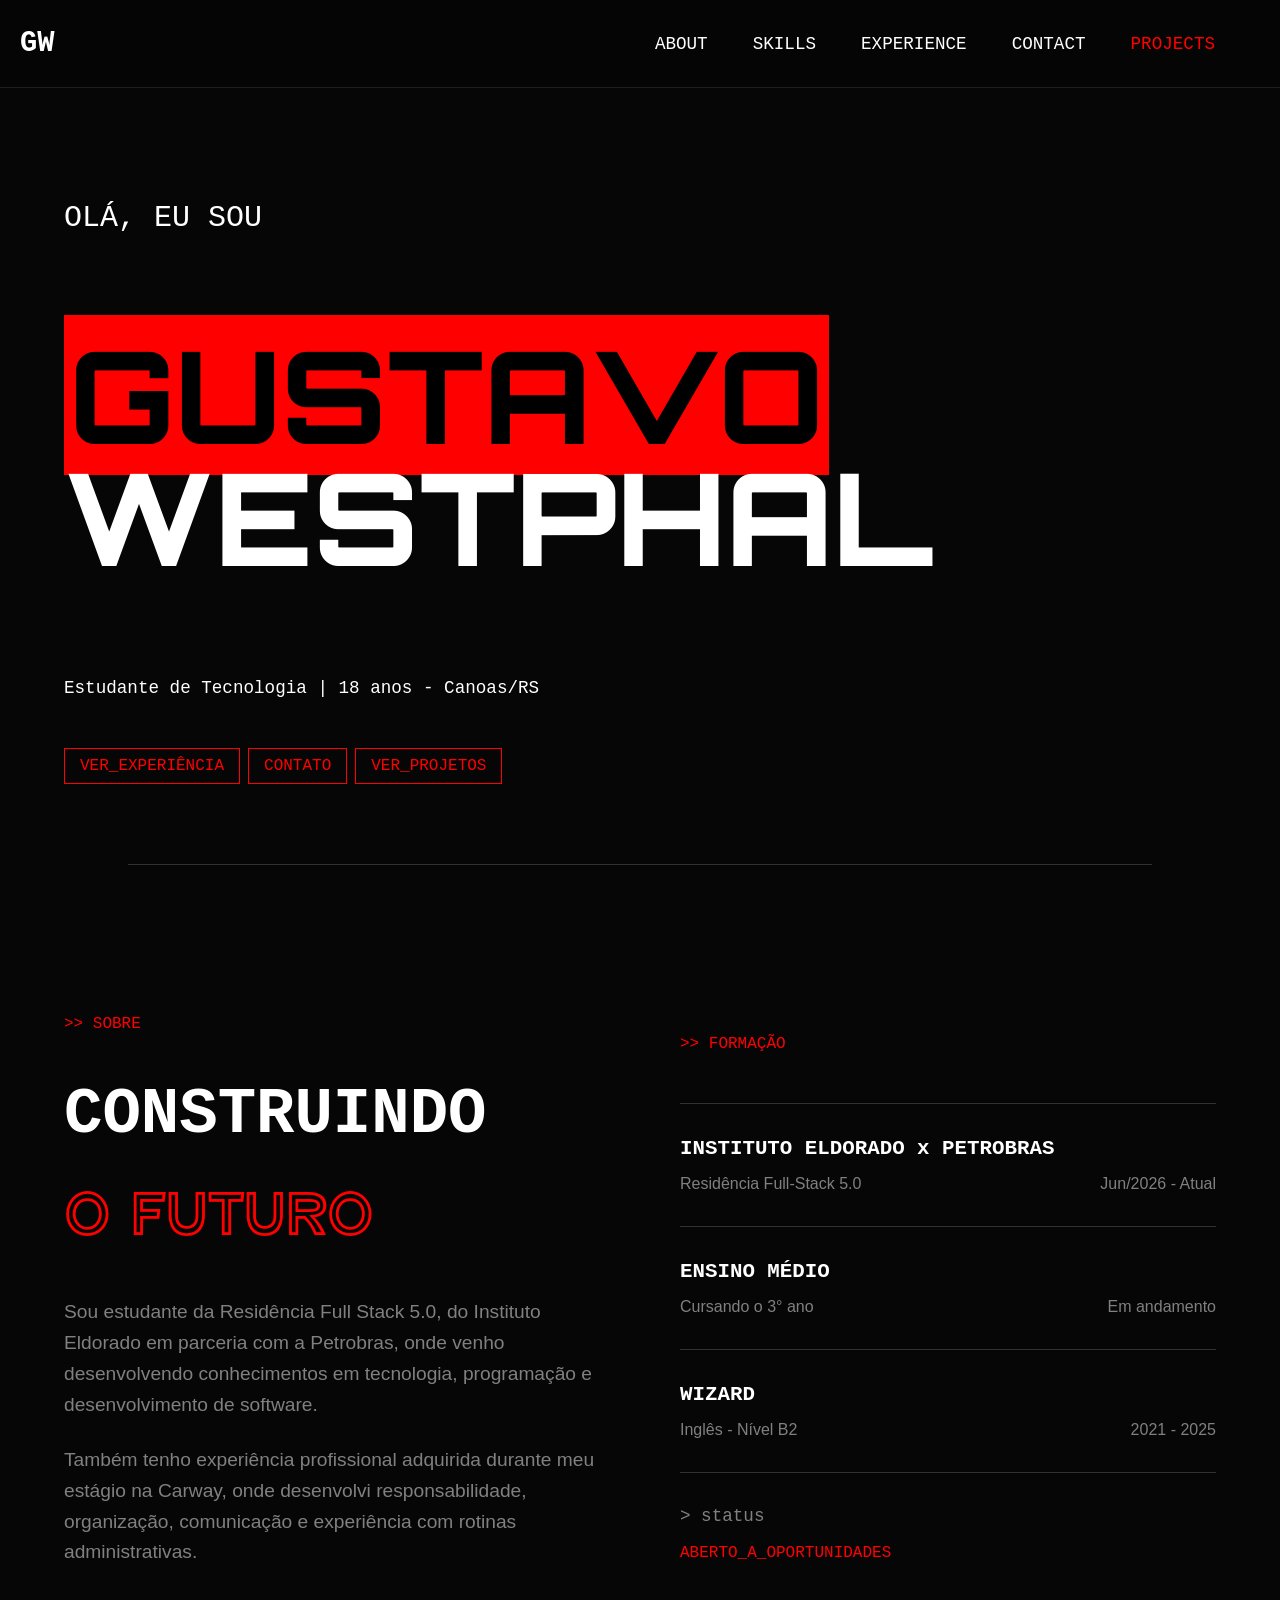
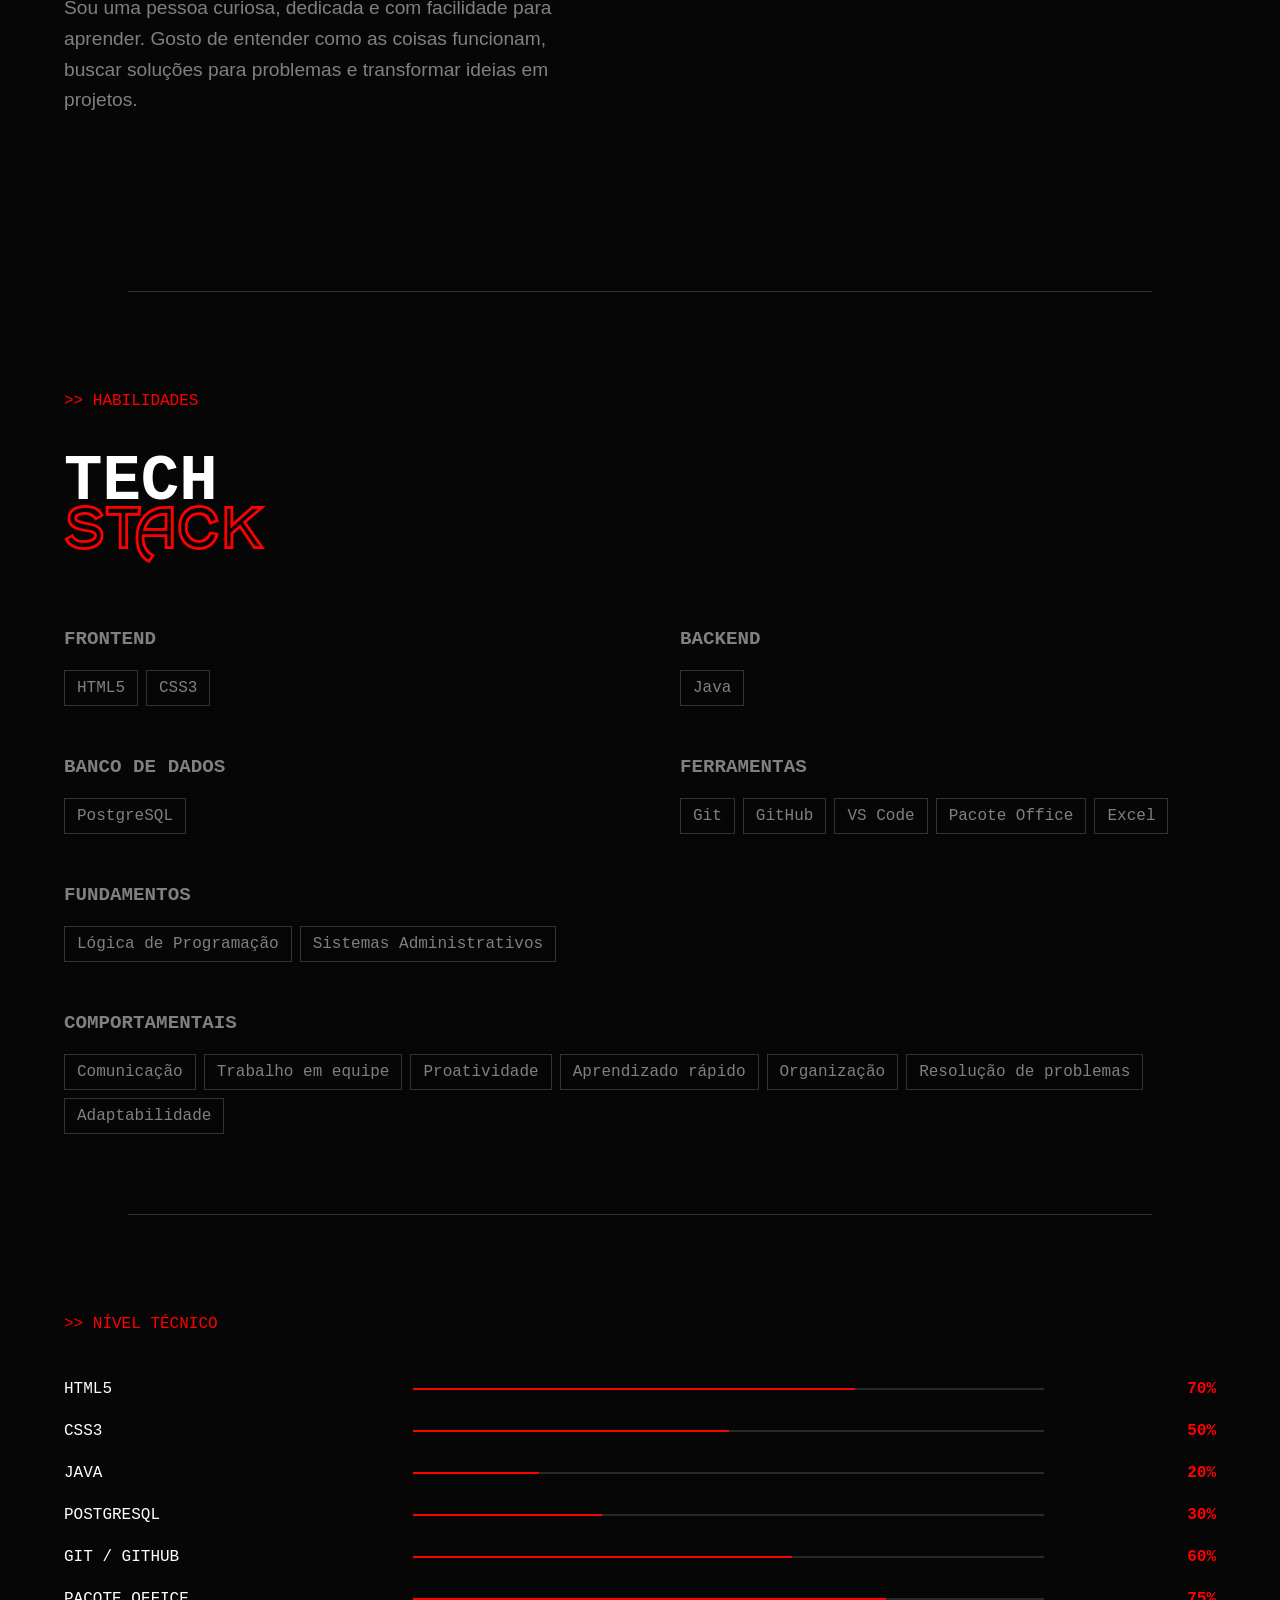
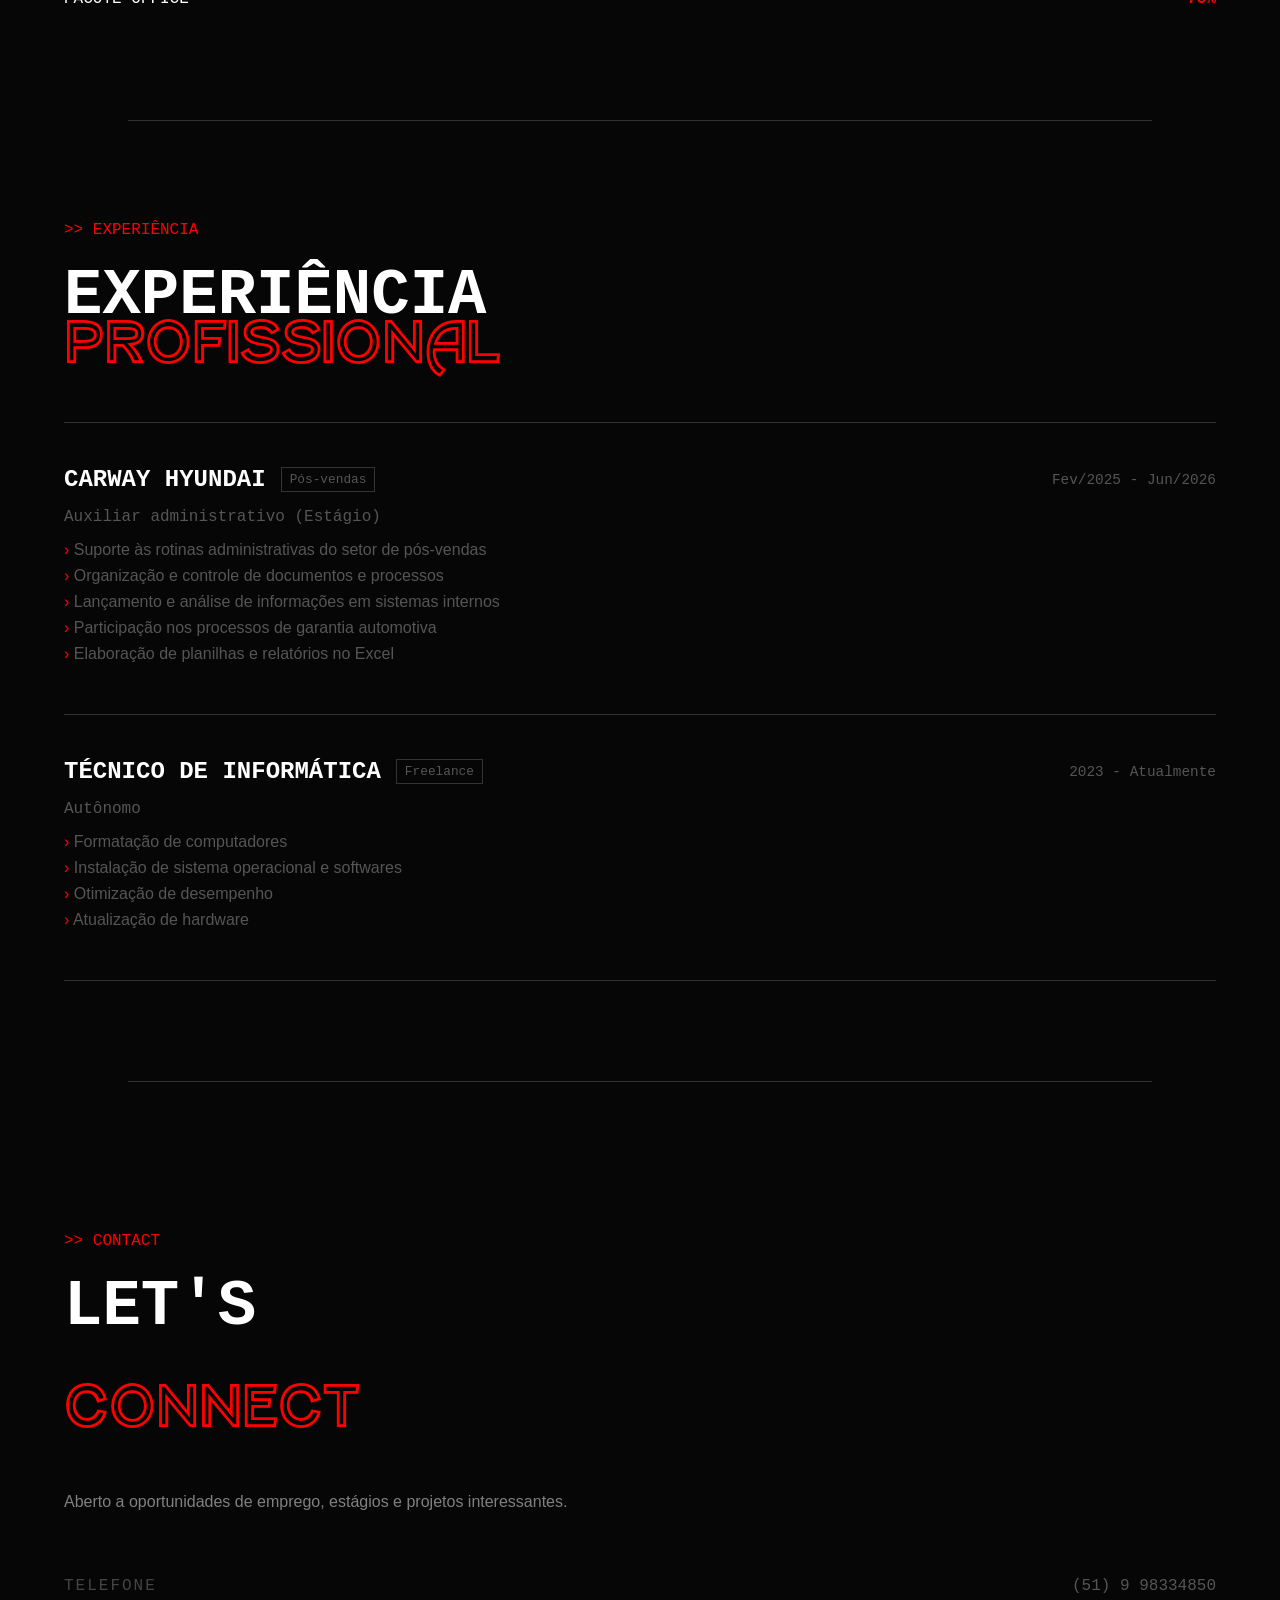
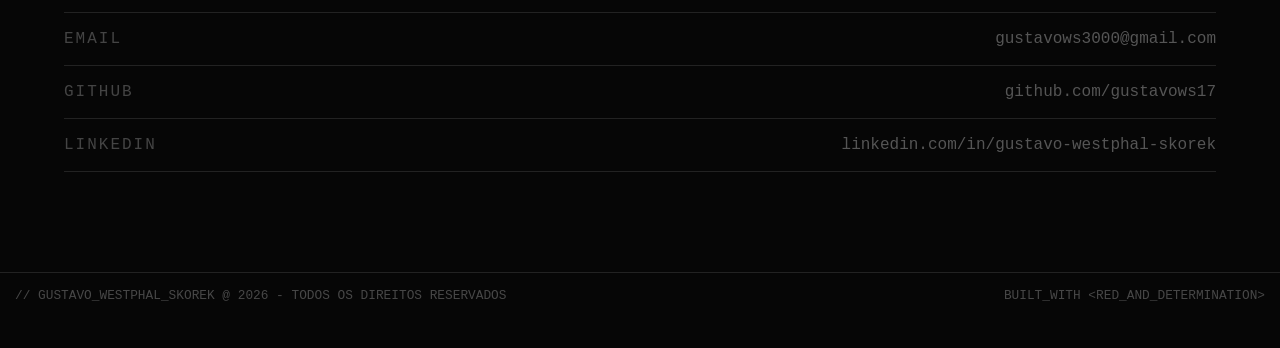
==== commit 2232a9d3: "Resolvido conflito de merge e reestilizada página de projetos." ====
--- a/index.html
+++ b/index.html
@@ -1,136 +1,147 @@
 <!DOCTYPE html>
-<html lang="pt-br">
+<html lang="pt-BR">
 <head>
-    <link rel="stylesheet" href="style.css">
     <meta charset="UTF-8">
     <meta name="viewport" content="width=device-width, initial-scale=1.0">
-    <meta name="description" content="Meu Portfólio">
+    <meta name="description" content="Portfólio de Gustavo Westphal Skorek">
     <meta name="author" content="Gustavo Westphal Skorek">
-
     <link rel="shortcut icon" href="favicon.ico" type="image/x-icon">
+    <link rel="stylesheet" href="style.css">
     <title>Portfólio - Gustavo Westphal Skorek</title>
 </head>
 <body>
+
+    <!===== CABEÇALHO ======>
 
     <header id="Cabecalho">
         <div class="Logo_cabecalho">
             <h1>GW</h1>
         </div>
-        <div class="Menu_cabecalho">
-               <a class="botao_menu" href="#sobre_e_formacao">ABOUT</a>
-               <a class="botao_menu" href="#hab">SKILLS</a>
-               <a class="botao_menu" href="#experiencia">EXPERIENCE</a>
-               <a class="botao_menu" href="#contato">CONTACT</a>
-               <a class="botao_projetos" href="projetos.html">PROJECTS</a>
-        </div>
+
+        <nav class="Menu_cabecalho">
+            <a class="botao_menu" href="#sobre_e_formacao">ABOUT</a>
+            <a class="botao_menu" href="#hab">SKILLS</a>
+            <a class="botao_menu" href="#experiencia">EXPERIENCE</a>
+            <a class="botao_menu" href="#contato">CONTACT</a>
+            <a class="botao_projetos" href="projetos.html">PROJECTS</a>
+        </nav>
     </header>
 
     <main>
+
+        <!===== APRESENTAÇÃO ======>
+
         <section id="Apresentacao_completa">
             <div class="apresentacao">
                 <h2 class="welcome">OLÁ, EU SOU</h2>
-                <h2 class="name"><b><span style="background-color: red; color: black;">GUSTAVO</span> WESTPHAL</b></h2>
-            </div>
-        </section>
-
-        <article >
-            <p class="p"> Estudante de Tecnologia | 18 anos - Canoas/RS</p> 
-            <div class="botoes">
-                <a class="botaoinf"  href="#experiencia">VER_EXPERIÊNCIA</a>
-                <a class="botaoinf" href="#contato">CONTATO</a>
-                <a class="botaoinf" href="projetos.html">VER_PROJETOS</a>
-            </div>
-        </article>
+                <h1 class="name"><span>GUSTAVO</span> WESTPHAL</h1>
+            </div>
+            <div class="introducao">
+                <p class="p">Estudante de Tecnologia | 18 anos - Canoas/RS</p>
+
+                <div class="botoes">
+                    <a class="botaoinf" href="#experiencia">VER_EXPERIÊNCIA</a>
+                    <a class="botaoinf" href="#contato">CONTATO</a>
+                    <a class="botaoinf" href="projetos.html">VER_PROJETOS</a>
+                </div>
+            </div>
+        </section>
+
         <hr class="hr">
 
-        <div id="sobre_e_formacao" class="sobre_e_formacao animar">
-            <section class="sobre_completo">
-                <h2 class="topicos ">>>> SOBRE</h2>
-                <div class="tit_construindo_futuro animar">
-                    <h3 class="tit_cima">CONSTRUINDO</h3>
-                    <h3 class="tit_baixo">O FUTURO</h3>
-                </div>
-                <div class="sobre_texto animar">
-                    <P class="p_sobre">Sou estudante da Residência Full Stack 5.0, do Instituto Eldorado em parceria com a Petrobras, onde venho desenvolvendo conhecimentos em tecnologia, programação e desenvolvimento de software.</p>
-                    <br>
-                    <p class="p_sobre">Também tenho experiência profissional adquirida durante meu estágio na Carway, onde desenvolvi responsabilidade, organização, comunicação e experiência com rotinas administrativas.</p>
-                    <br>
-                    <p class="p3">Sou uma pessoa curiosa, dedicada e com facilidade para aprender. Gosto de entender como as coisas funcionam, buscar soluções para problemas e transformar ideias em projetos.</P>
-                </div>
-            </section>
-            <section class="formacao_sobre animar">
-                <h2 class="topicos animar" style="margin-bottom: 75px; margin-top: 21px;">>> FORMAÇÃO</h2>
-                <hr class="hr1 animar">
-                <div class="formacao1 animar">
+        
+        <!==== SOBRE E FORMAÇÃO ====>
+
+        <section id="sobre_e_formacao" class="sobre_e_formacao animar">
+            <article class="sobre_completo">
+                <p class="topicos">&gt;&gt; SOBRE</p>
+                <div class="tit_construindo_futuro">
+                    <h2 class="tit_cima">CONSTRUINDO</h2>
+                    <h2 class="tit_baixo">O FUTURO</h2>
+                </div>
+                <div class="sobre_texto">
+                    <p class="p_sobre">
+                        Sou estudante da Residência Full Stack 5.0, do Instituto Eldorado em parceria com a Petrobras, onde venho desenvolvendo conhecimentos em tecnologia, programação e desenvolvimento de software.
+                    </p>
+                    <p class="p_sobre">
+                        Também tenho experiência profissional adquirida durante meu estágio na Carway, onde desenvolvi responsabilidade, organização, comunicação e experiência com rotinas administrativas.
+                    </p>
+                    <p class="p_sobre">
+                        Sou uma pessoa curiosa, dedicada e com facilidade para aprender. Gosto de entender como as coisas funcionam, buscar soluções para problemas e transformar ideias em projetos.
+                    </p>
+                </div>
+            </article>
+
+            <article class="formacao_sobre">
+                <p class="topicos">&gt;&gt; FORMAÇÃO</p>
+                <hr class="hr1">
+                <div class="formacao_item">
                     <h3 class="empresa_escola">INSTITUTO ELDORADO x PETROBRAS</h3>
-                    <div class="formacao_info animar">
+                    <div class="formacao_info">
                         <p class="pinfo">Residência Full-Stack 5.0</p>
                         <p class="datas">Jun/2026 - Atual</p>
                     </div>
                 </div>
-                <hr class="hr1 animar">
-                <div class="formacao2 animar">
-                    <h3 class="empresa_escola ">ENSINO MÉDIO</h3>
-                    <div class="formacao_info animar">
-                        <p class="pinfo ">Cursando o 3° ano</p>
-                        <p class="datas ">Em andamento</p>
-                    </div>
-                </div>
-                <hr class="hr1 animar">
-                <div class="formacao3 animar">
-                    <h3 class="empresa_escola ">WIZARD</h3>
-                    <div class="formacao_info animar">
-                        <p class="pinfo ">Inglês - Nível B2</p>
-                        <p class="datas ">2021 - 2025</p>
-                    </div>
-                </div>
-                <hr class="hr1 animar">
-                <div class="animar">
-                    <h3 class="status ">> status</h3>
-                    <h4 class="abertoopr ">
-                        <ul type="disk">
-                            <li>ABERTO_A_OPORTUNIDADES</li>
-                        </ul>
-                    </h4>
-                </div>
-            </section>
-        </div>
+                <hr class="hr1">
+                <div class="formacao_item">
+                    <h3 class="empresa_escola">ENSINO MÉDIO</h3>
+                    <div class="formacao_info">
+                        <p class="pinfo">Cursando o 3° ano</p>
+                        <p class="datas">Em andamento</p>
+                    </div>
+                </div>
+
+                <hr class="hr1">
+
+                <div class="formacao_item">
+                    <h3 class="empresa_escola">WIZARD</h3>
+                    <div class="formacao_info">
+                        <p class="pinfo">Inglês - Nível B2</p>
+                        <p class="datas">2021 - 2025</p>
+                    </div>
+                </div>
+
+                <hr class="hr1">
+
+                <div class="status_formacao">
+                    <p class="status">&gt; status</p>
+                    <p class="abertoopr">ABERTO_A_OPORTUNIDADES</p>
+                </div>
+            </article>
+        </section>
 
         <hr class="hr animar">
 
-        <article class="animar">
-            <h2 id="hab" class="animar">>>> HABILIDADES</h2>
-
-            <div class="titulos animar">
-                <h3 class="tit_cima ">TECH</h3>
-                <h3 class="tit_baixo ">STACK</h3>
-            </div>
-
+        <!===== HABILIDADES ======>
+
+        <section id="hab" class="habilidades animar">
+            <p class="topicos">&gt;&gt; HABILIDADES</p>
+            <div class="titulos">
+                <h2 class="tit_cima">TECH</h2>
+                <h2 class="tit_baixo">STACK</h2>
+            </div>
             <div class="skills_grid">
-                <div class="front">
-                    <h4 class="nome_tech">FRONTEND</h4>
+                <article class="skill_categoria">
+                    <h3 class="nome_tech">FRONTEND</h3>
                     <ul>
                         <li>HTML5</li>
                         <li>CSS3</li>
                     </ul>
-                </div>
-
-                <div class="back">
-                    <h4 class="nome_tech">BACKEND</h4>
+                </article>
+                <article class="skill_categoria">
+                    <h3 class="nome_tech">BACKEND</h3>
                     <ul>
                         <li>Java</li>
                     </ul>
-                </div>
-
-                <div class="banco">
-                    <h4 class="nome_tech">BANCO DE DADOS</h4>
-                    <ul>
-                    <li>PostgreSQL</li>
-                    </ul>
-                    </div>
-
-                <div class="tools">
-                    <h4 class="nome_tech">FERRAMENTAS</h4>
+                </article>
+                <article class="skill_categoria">
+                    <h3 class="nome_tech">BANCO DE DADOS</h3>
+                    <ul>
+                        <li>PostgreSQL</li>
+                    </ul>
+                </article>
+                <article class="skill_categoria">
+                    <h3 class="nome_tech">FERRAMENTAS</h3>
                     <ul>
                         <li>Git</li>
                         <li>GitHub</li>
@@ -138,18 +149,16 @@
                         <li>Pacote Office</li>
                         <li>Excel</li>
                     </ul>
-                </div>
-
-                <div class="fundamentos">
-                    <h4 class="nome_tech">FUNDAMENTOS</h4>
+                </article>
+                <article class="skill_categoria skill_full">
+                    <h3 class="nome_tech">FUNDAMENTOS</h3>
                     <ul>
                         <li>Lógica de Programação</li>
                         <li>Sistemas Administrativos</li>
                     </ul>
-                </div>
-
-                <div class="comportamentais">
-                    <h4 class="nome_tech">COMPORTAMENTAIS</h4>
+                </article>
+                <article class="skill_categoria skill_full">
+                    <h3 class="nome_tech">COMPORTAMENTAIS</h3>
                     <ul>
                         <li>Comunicação</li>
                         <li>Trabalho em equipe</li>
@@ -159,33 +168,27 @@
                         <li>Resolução de problemas</li>
                         <li>Adaptabilidade</li>
                     </ul>
-                </div>
-            </div>
-        </article>
-
-<<<<<<< HEAD
-=======
-        <section class="animar">
-            <div class="nivel_tecnico_tabela">
-
-                <h2>NÍVEL TÉCNICO</h2>
-
-                <table>
-                    <tr>
-                        <th>Habilidades</th>
-                        <th>Barra</th>
-                    </tr>
-
+                </article>
+            </div>
+        </section>
+
+        <hr class="hr animar">
+
+        <!===== NÍVEL TÉCNICO ======>
+
+        <section class="nivel_tecnico_tabela animar">
+            <p class="topicos">&gt;&gt; NÍVEL TÉCNICO</p>
+            <table>
+                <tbody>
                     <tr>
                         <td>HTML5</td>
-                        <td style="width: 85%;">
+                        <td>
                             <div class="barra">
                                 <div class="progresso html"></div>
                             </div>
                         </td>
-                    
-                    </tr>
-
+                        <td>70%</td>
+                    </tr>
                     <tr>
                         <td>CSS3</td>
                         <td>
@@ -193,71 +196,70 @@
                                 <div class="progresso css"></div>
                             </div>
                         </td>
-                        
-                    </tr>
-
-                    <tr>
-                        <td>Java</td>
+                        <td>50%</td>
+                    </tr>
+                    <tr>
+                        <td>JAVA</td>
                         <td>
                             <div class="barra">
                                 <div class="progresso java_nivel"></div>
                             </div>
                         </td>
-                        
-                    </tr>
-
-                    <tr>
-                        <td>PostgreSQL</td>
+                        <td>20%</td>
+                    </tr>
+                    <tr>
+                        <td>POSTGRESQL</td>
                         <td>
                             <div class="barra">
                                 <div class="progresso postgres"></div>
                             </div>
                         </td>
-                    </tr>    
-            
-                    <tr>
-                        <td>Git / GitHub</td>
+                        <td>30%</td>
+                    </tr>
+                    <tr>
+                        <td>GIT / GITHUB</td>
                         <td>
                             <div class="barra">
                                 <div class="progresso git"></div>
                             </div>
                         </td>
-                    </tr>
-
-                    <tr>
-                        <td>Pacote Office</td>
+                        <td>60%</td>
+                    </tr>
+                    <tr>
+                        <td>PACOTE OFFICE</td>
                         <td>
                             <div class="barra">
                                 <div class="progresso office"></div>
                             </div>
                         </td>
-                    </tr>
-                </table>
-
-            </div>  
-        </section>
-
->>>>>>> 2c806f8 (Refatorada página de projetos, adicionada página do detector de golpes, responsividade para mobile no cabeçalho e refatoração em styles.css)
+                        <td>75%</td>
+                    </tr>
+                </tbody>
+            </table>
+        </section>
+
         <hr class="hr animar">
 
-        <article id="experiencia" class="animar">
-            <h2 class="topicos">>>> EXPERIÊNCIA</h2>
+        <!===== EXPERIÊNCIA =====>
+
+        <section id="experiencia" class="experiencia animar">
+            <p class="topicos">&gt;&gt; EXPERIÊNCIA</p>
             <div class="experiencia_titulo">
-                <h3 class="tit_cima">EXPERIÊNCIA</h3>
-                <h3 class="tit_baixo">PROFISSIONAL</h3>
-            </div>
+                <h2 class="tit_cima">EXPERIÊNCIA</h2>
+                <h2 class="tit_baixo">PROFISSIONAL</h2>
+            </div>
+
             <hr class="hr_exp">
-            <div class="experiencia_conteudo animar">
+
+            <article class="experiencia_conteudo">
                 <div class="exp_cabecalho">
                     <div class="exp_empresa">
-                        <h4 class="tit_exp">CARWAY HYUNDAI</h4>
+                        <h3 class="tit_exp">CARWAY HYUNDAI</h3>
                         <span class="setor_exp">Pós-vendas</span>
                     </div>
                     <p class="data_exp">Fev/2025 - Jun/2026</p>
                 </div>
-                <h5 class="funcao_exp">
-                    Auxiliar administrativo (Estágio)
-                </h5>
+                <h4 class="funcao_exp">Auxiliar administrativo (Estágio)</h4>
                 <ul class="tasks_exp">
                     <li>Suporte às rotinas administrativas do setor de pós-vendas</li>
                     <li>Organização e controle de documentos e processos</li>
@@ -265,37 +267,46 @@
                     <li>Participação nos processos de garantia automotiva</li>
                     <li>Elaboração de planilhas e relatórios no Excel</li>
                 </ul>
-            </div>
-            <hr class="hr_exp animar" >
-            <div class="experiencia_conteudo animar">
+            </article>
+
+            <hr class="hr_exp">
+
+            <article class="experiencia_conteudo">
                 <div class="exp_cabecalho">
                     <div class="exp_empresa">
-                        <h4 class="tit_exp">TÉCNICO DE INFORMÁTICA</h4>
+                        <h3 class="tit_exp">TÉCNICO DE INFORMÁTICA</h3>
                         <span class="setor_exp">Freelance</span>
                     </div>
                     <p class="data_exp">2023 - Atualmente</p>
                 </div>
-                <h5 class="funcao_exp">Autônomo</h5>
+                <h4 class="funcao_exp">Autônomo</h4>
                 <ul class="tasks_exp">
                     <li>Formatação de computadores</li>
                     <li>Instalação de sistema operacional e softwares</li>
                     <li>Otimização de desempenho</li>
                     <li>Atualização de hardware</li>
                 </ul>
-            </div>
+            </article>
+
             <hr class="hr_exp">
-        </article>
-        
+
+        </section>
+
         <hr class="hr animar">
 
-        <section id="contato" class="animar" >
-            <h2 class="topicos">>>> CONTACT</h2>
+        <!===== CONTATO =====>
+
+        <section id="contato" class="contato animar">
+            <p class="topicos">&gt;&gt; CONTACT</p>
             <div class="Contato_titulo">
-                <h3 class="tit_cima">LET'S</h3>
-                <h3 class="tit_baixo">CONNECT</h3>
-            </div>
-            <p class="contato_descricao">Aberto a oportunidades de emprego, estágios e projetos interessantes.</p>
+                <h2 class="tit_cima">LET'S</h2>
+                <h2 class="tit_baixo">CONNECT</h2>
+            </div>
+            <p class="contato_descricao">
+                Aberto a oportunidades de emprego, estágios e projetos interessantes.
+            </p>
             <div class="contato_info">
+
                 <div class="contato_linha">
                     <span>TELEFONE</span>
                     <span>(51) 9 98334850</span>
@@ -306,45 +317,47 @@
                 </div>
                 <div class="contato_linha">
                     <span>GITHUB</span>
-                    <a href="https://github.com/gustavows17" target="_blank" rel="noopener">github.com/gustavows17</a>
+                    <a href="https://github.com/gustavows17" target="_blank" rel="noopener noreferrer">
+                        github.com/gustavows17
+                    </a>
                 </div>
                 <div class="contato_linha">
                     <span>LINKEDIN</span>
-                    <a href="https://www.linkedin.com/in/gustavo-westphal-skorek/" target="_blank" rel="noopener">linkedin.com/in/gustavo-westphal-skorek</a>
-                </div>
-            </div>
-        </section>
+                    <a href="https://www.linkedin.com/in/gustavo-westphal-skorek/" target="_blank" rel="noopener noreferrer">
+                        linkedin.com/in/gustavo-westphal-skorek
+                    </a>
+                </div>
+
+            </div>
+        </section>
+
     </main>
 
-    <footer id="rodape" class="animar">
+    <!===== RODAPÉ =====>
+
+    <footer id="rodape">
         <span>// GUSTAVO_WESTPHAL_SKOREK @ 2026 - TODOS OS DIREITOS RESERVADOS</span>
-        <span>BUILT_WITH &ltRED_AND_DETERMINATION&gt</span>
+        <span>BUILT_WITH &lt;RED_AND_DETERMINATION&gt;</span>
     </footer>
 
+    <!==== ANIMAÇÕES ====>
     <script>
-    const elementos = document.querySelectorAll(".animar");
-
-    const observer = new IntersectionObserver((elementos) => {
+        const elementos = document.querySelectorAll(".animar");
+
+        const observer = new IntersectionObserver((entradas) => {
+            entradas.forEach((entrada) => {
+                if (entrada.isIntersecting) {
+                    entrada.target.classList.add("visivel");
+                }
+            });
+        }, {
+            threshold: 0.15
+        });
 
         elementos.forEach((elemento) => {
-
-            if (elemento.isIntersecting) {
-
-                elemento.target.classList.add("visivel");
-
-            }
-
+            observer.observe(elemento);
         });
-
-    }, {
-        threshold: 0.15
-    });
-
-
-    elementos.forEach((elemento) => {
-        observer.observe(elemento);
-    });
-
     </script>
+
 </body>
 </html>
--- a/style.css
+++ b/style.css
@@ -1,437 +1,460 @@
 @charset "UTF-8";
 
-/* =====================================================
-   1. FONTES E CONFIGURAÇÕES
-===================================================== */
-
 @import url('https://fonts.googleapis.com/css2?family=Orbitron:wght@400..900&display=swap');
 
 @font-face {
-    font-family:"Futuro";
-    src:url("./fonts/Futuro.otf") format("opentype");
-    font-weight:normal;
-    font-style:normal;
+    font-family: "Futuro";
+    src: url("./fonts/Futuro.otf") format("opentype");
+    font-weight: normal;
+    font-style: normal;
 }
 
 :root {
-    --cor-fundo:#060606;
-    --cor-principal:red;
-    --cor-texto:white;
-    --cor-texto-secundario:gray;
-    --cor-borda:#333;
-    --largura-conteudo:min(1200px,90%);
-}
-
-
-/* =====================================================
-   2. ESTILOS GERAIS
-===================================================== */
+    --cor-fundo: #060606;
+    --cor-principal: red;
+    --cor-texto: white;
+    --cor-texto-secundario: gray;
+    --cor-borda: #333;
+    --largura-conteudo: min(1200px, 90%);
+}
+
+
+/*==== RESET ====*/
 
 * {
-    box-sizing:border-box;
+    box-sizing: border-box;
 }
 
 html {
-    scroll-behavior:smooth;
+    scroll-behavior: smooth;
 }
 
 body {
-    margin:0;
-    background-color:var(--cor-fundo);
+    margin: 0;
+    background-color: var(--cor-fundo);
+    color: var(--cor-texto);
 }
 
 a {
-    text-decoration:none;
+    text-decoration: none;
+}
+
+h1,
+h2,
+h3,
+h4,
+p {
+    margin-top: 0;
 }
 
 h3 {
-    color:var(--cor-texto);
-    font-family:monospace;
-}
-
-
-/* =====================================================
-   3. ELEMENTOS REUTILIZÁVEIS
-===================================================== */
+    color: var(--cor-texto);
+    font-family: monospace;
+}
+
+
+/*===== ELEMENTOS GERAIS =====*/
 
 .topicos {
-    color:var(--cor-principal);
-    list-style:none;
-    font-family:monospace;
-    font-size:1rem;
+    margin-bottom: 25px;
+    color: var(--cor-principal);
+    font-family: monospace;
+    font-size: 1rem;
 }
 
 .hr {
-    max-width:80%;
-    border:none;
-    border-top:0.5px solid rgb(49,49,49);
+    width: 80%;
+    margin: 80px auto;
+    border: none;
+    border-top: 1px solid #313131;
 }
 
 .hr1,
 .hr_exp {
-    border:none;
-    border-top:0.5px solid rgb(49,49,49);
-}
-
-
-/* =====================================================
-   4. CABEÇALHO
-===================================================== */
+    border: none;
+    border-top: 1px solid #313131;
+}
+
+
+/*=== CABEÇALHO ===*/
 
 #Cabecalho {
-    position:fixed;
-    top:0;
-    left:0;
-    z-index:9999;
-    width:100%;
-    height:88px;
-    display:flex;
-    align-items:center;
-    justify-content:space-between;
-    padding:0 20px;
-    background-color:#060606f6;
-    border-bottom:1px solid #3333338e;
+    position: fixed;
+    top: 0;
+    left: 0;
+    z-index: 9999;
+    width: 100%;
+    height: 88px;
+    display: flex;
+    align-items: center;
+    justify-content: space-between;
+    padding: 0 20px;
+    background-color: #060606f6;
+    border-bottom: 1px solid #3333338e;
 }
 
 .Logo_cabecalho {
-    color:var(--cor-texto);
-    font-family:monospace;
-    font-size:0.9em;
+    color: var(--cor-texto);
+    font-family: monospace;
+    font-size: 0.9rem;
+}
+
+.Logo_cabecalho h1 {
+    margin: 0;
 }
 
 .Menu_cabecalho {
-    display:flex;
-    align-items:center;
-    gap:15px;
-    margin-right:30px;
-}
-
-
-/* =====================================================
-   5. BOTÕES DO CABEÇALHO
-===================================================== */
+    display: flex;
+    align-items: center;
+    gap: 15px;
+    margin-right: 30px;
+}
+
+
+/*==== BOTÕES DO CABEÇALHO ====*/
 
 .botao_menu,
 .botao_projetos {
-    display:inline-flex;
-    align-items:center;
-    padding:8px 15px;
-    font-family:monospace;
-    font-size:1.1rem;
-    transition:
-        color 0.2s ease,
-        transform 0.2s ease;
+    display: inline-flex;
+    align-items: center;
+    padding: 8px 15px;
+    font-family: monospace;
+    font-size: 1.1rem;
+    transition: color 0.2s ease, transform 0.2s ease;
 }
 
 .botao_menu {
-    color:var(--cor-texto);
+    color: var(--cor-texto);
 }
 
 .botao_projetos {
-    color:var(--cor-principal);
+    color: var(--cor-principal);
 }
 
 .botao_menu:hover {
-    color:var(--cor-principal);
-    transform:translateY(-2px);
+    color: var(--cor-principal);
+    transform: translateY(-2px);
 }
 
 .botao_projetos:hover {
-    color:gray;
-    -webkit-text-fill-color:gray;
-    transform:translateY(-2px);
-}
-
-.img_home {
-    width:18px;
-    height:18px;
-    display:inline-block;
-    margin-right:7px;
-    object-fit:contain;
-    vertical-align:middle;
-}
-
-
-/* =====================================================
-   6. APRESENTAÇÃO INICIAL
-===================================================== */
+    color: gray;
+    transform: translateY(-2px);
+}
+
+
+/*==== APRESENTAÇÃO ====*/
+
+#Apresentacao_completa {
+    padding-top: 1px;
+}
 
 .apresentacao {
-    width:var(--largura-conteudo);
-    margin:200px auto 0;
-    font-size:3.5em;
+    width: var(--largura-conteudo);
+    margin: 200px auto 0;
 }
 
 .welcome {
-    margin:0 0 100px;
-    color:var(--cor-texto);
-    font-family:"JetBrains Mono",monospace;
-    font-size:30px;
+    margin-bottom: 100px;
+    color: var(--cor-texto);
+    font-family: "JetBrains Mono", monospace;
+    font-size: 30px;
+    font-weight: normal;
 }
 
 .name {
-    margin-bottom:100px;
-    color:var(--cor-principal);
-    font-family:"Orbitron",sans-serif;
-    font-size:8rem;
-    font-style:normal;
-    font-weight:bolder;
-    animation:aparecerNome 1s ease-out;
+    margin-bottom: 100px;
+    color: var(--cor-texto);
+    font-family: "Orbitron", sans-serif;
+    font-size: 8rem;
+    font-weight: 800;
+    line-height: 0.95;
+    animation: aparecerNome 1s ease-out;
+}
+
+.name span {
+    padding: 0 5px;
+    background-color: var(--cor-principal);
+    color: black;
+}
+
+.introducao {
+    width: var(--largura-conteudo);
+    margin: 0 auto;
 }
 
 .p {
-    width:var(--largura-conteudo);
-    margin:0 auto 50px;
-    color:var(--cor-texto);
-    font-family:monospace;
-    font-size:1.1rem;
+    margin-bottom: 50px;
+    color: var(--cor-texto);
+    font-family: monospace;
+    font-size: 1.1rem;
 }
 
 .botoes {
-    width:var(--largura-conteudo);
-    margin:0 auto 70px;
+    display: flex;
+    flex-wrap: wrap;
+    gap: 8px;
+    margin-bottom: 70px;
 }
 
 .botaoinf {
-    display:inline-block;
-    margin:2.5px;
-    padding:8px 15px;
-    border:1px solid var(--cor-principal);
-    color:var(--cor-principal);
-    font-family:monospace;
-    font-size:1rem;
-    transition:0.2s;
+    display: inline-block;
+    padding: 8px 15px;
+    border: 1px solid var(--cor-principal);
+    color: var(--cor-principal);
+    font-family: monospace;
+    font-size: 1rem;
+    transition: color 0.2s ease, border-color 0.2s ease, transform 0.2s ease;
 }
 
 .botaoinf:hover {
-    color:gray;
-    border-color:gray;
-}
-
-
-/* =====================================================
-   7. SOBRE E FORMAÇÃO
-===================================================== */
+    color: gray;
+    border-color: gray;
+    transform: translateY(-2px);
+}
+
+
+/*==== SOBRE E FORMAÇÃO ====*/
 
 .sobre_e_formacao {
-    width:var(--largura-conteudo);
-    display:grid;
-    grid-template-columns:1fr 1fr;
-    align-items:start;
-    gap:80px;
-    margin:150px auto;
+    width: var(--largura-conteudo);
+    display: grid;
+    grid-template-columns: 1fr 1fr;
+    align-items: start;
+    gap: 80px;
+    margin: 150px auto;
 }
 
 .sobre_completo {
-    width:100%;
-    margin:100px auto;
+    width: 100%;
+}
+
+.tit_construindo_futuro {
+    margin: 50px 0;
+}
+
+.tit_cima,
+.tit_baixo {
+    font-family: monospace;
+    font-size: 4rem;
+    line-height: 1;
+}
+
+.tit_cima {
+    color: var(--cor-texto);
+}
+
+.tit_baixo {
+    margin-top: -20px;
+    color: var(--cor-principal);
+    font-family: "Futuro", sans-serif;
 }
 
 .sobre_texto {
-    max-width:600px;
-    color:gray;
-    font-family:sans-serif;
-    font-size:1.2em;
+    max-width: 600px;
+    color: gray;
+    font-family: sans-serif;
+    font-size: 1.2rem;
+    line-height: 1.6;
 }
 
 .p_sobre {
-    margin-bottom:-20px;
-}
+    margin-bottom: 25px;
+}
+
+
+/*===== FORMAÇÃO =====*/
 
 .formacao_sobre {
-    margin-top:90px;
+    margin-top: 20px;
+}
+
+.formacao_sobre > .topicos {
+    margin-bottom: 50px;
+}
+
+.formacao_item {
+    padding: 25px 0;
 }
 
 .empresa_escola {
-    font-size:1.3rem;
-}
-
-.formacao_titulo {
-    margin-bottom:57px;
-    color:var(--cor-principal);
-    font-family:monospace;
-    font-size:1rem;
-}
-
-.formacao1 {
-    margin-top:5px;
+    margin-bottom: 15px;
+    color: var(--cor-texto);
+    font-family: monospace;
+    font-size: 1.3rem;
 }
 
 .formacao_info {
-    display:flex;
-    align-items:center;
-    justify-content:space-between;
-    gap:20px;
+    display: flex;
+    align-items: center;
+    justify-content: space-between;
+    gap: 20px;
 }
 
 .pinfo,
 .datas {
-    margin:0;
-    color:gray;
-    font-family:sans-serif;
-    font-size:1rem;
+    margin: 0;
+    color: gray;
+    font-family: sans-serif;
+    font-size: 1rem;
+}
+
+.status_formacao {
+    padding-top: 25px;
 }
 
 .status {
-    color:gray;
-    font-family:sans-serif;
-    font-size:1.1rem;
+    color: gray;
+    font-family: monospace;
+    font-size: 1.1rem;
 }
 
 .abertoopr {
-    color:var(--cor-principal);
-}
-
-
-/* =====================================================
-   8. HABILIDADES
-===================================================== */
+    color: var(--cor-principal);
+    font-family: monospace;
+    font-size: 1rem;
+}
+
+
+/*==== HABILIDADES ====*/
 
 #hab {
-    width:var(--largura-conteudo);
-    margin:100px auto 30px;
-    color:var(--cor-principal);
-    list-style:none;
-    font-family:monospace;
-    font-size:1rem;
+    width: var(--largura-conteudo);
+    margin: 100px auto 30px;
+}
+
+#hab > .topicos {
+    margin-bottom: 40px;
 }
 
 .titulos {
-    width:var(--largura-conteudo);
-    margin:20px auto;
-}
-
-.tit_cima {
-    color:var(--cor-texto);
-    font-family:monospace;
-    font-size:4rem;
-}
-
-.tit_baixo {
-    margin-top:-70px;
-    color:var(--cor-principal);
-    font-family:"Futuro",sans-serif;
-    font-size:4rem;
+    width: 100%;
+    margin-bottom: 70px;
+}
+
+.titulos .tit_cima,
+.titulos .tit_baixo {
+    margin-bottom: 0;
+}
+
+.skills_grid {
+    width: 100%;
+    display: grid;
+    grid-template-columns: 1fr 1fr;
+    gap: 50px 80px;
+}
+
+.skill_categoria {
+    min-width: 0;
+}
+
+.skill_full {
+    grid-column: 1 / -1;
 }
 
 .nome_tech {
-    color:gray;
-    font-family:monospace;
-    font-size:1.2rem;
-}
-
-.skills_grid {
-    width:var(--largura-conteudo);
-    display:grid;
-    grid-template-columns:1fr 1fr;
-    gap:50px 80px;
-    margin:0 auto;
+    margin-bottom: 20px;
+    color: gray;
+    font-family: monospace;
+    font-size: 1.2rem;
 }
 
 .skills_grid ul {
-    display:flex;
-    flex-wrap:wrap;
-    gap:8px;
-    margin:0;
-    padding:0;
-    list-style:none;
+    display: flex;
+    flex-wrap: wrap;
+    gap: 8px;
+    margin: 0;
+    padding: 0;
+    list-style: none;
 }
 
 .skills_grid li {
-    padding:8px 12px;
-    border:1px solid var(--cor-borda);
-    color:gray;
-    font-family:monospace;
-    font-size:1rem;
-}
-
-.fundamentos,
-.comportamentais {
-    grid-column:1 / -1;
-}
-
-.comportamentais {
-    margin-bottom: 150px;
-}
-
-
-/* =====================================================
-   9. NÍVEL TÉCNICO
-===================================================== */
+    padding: 8px 12px;
+    border: 1px solid var(--cor-borda);
+    color: gray;
+    font-family: monospace;
+    font-size: 1rem;
+    transition: color 0.2s ease, border-color 0.2s ease;
+}
+
+.skills_grid li:hover {
+    color: var(--cor-principal);
+    border-color: var(--cor-principal);
+}
+
+
+/*==== NÍVEL TÉCNICO ====*/
 
 .nivel_tecnico_tabela {
-    width:var(--largura-conteudo);
-    margin:100px auto;
-}
-
-.nivel_tecnico_tabela h2 {
-    margin-bottom:30px;
-    color:var(--cor-principal);
-    font-family:monospace;
-    font-size:1.3em;
+    width: var(--largura-conteudo);
+    margin: 100px auto;
+}
+
+.nivel_tecnico_tabela .topicos {
+    margin-bottom: 35px;
 }
 
 .nivel_tecnico_tabela table {
-    width:100%;
-    border-collapse:collapse;
-}
-
-.nivel_tecnico_tabela th {
-    display:none;
+    width: 100%;
+    border-collapse: collapse;
 }
 
 .nivel_tecnico_tabela td {
-    padding:10px 0;
-    color:gray;
-    font-family:monospace;
-    font-size:1.1rem;
+    padding: 12px 0;
+    color: gray;
+    font-family: monospace;
+    font-size: 1rem;
+}
+
+.nivel_tecnico_tabela td:first-child {
+    width: 180px;
+    color: var(--cor-texto);
+}
+
+.nivel_tecnico_tabela td:nth-child(2) {
+    width: 60%;
+    padding: 0 30px;
 }
 
 .nivel_tecnico_tabela td:last-child {
-    padding-left:30px;
-    color:var(--cor-principal);
-    font-weight:bold;
-    text-align:right;
-}
-
-.nivel_tecnico_tabela td:nth-child(2) {
-    width:60%;
-    padding-right:30px;
-    padding-left:30px;
+    width: 80px;
+    color: var(--cor-principal);
+    font-weight: bold;
+    text-align: right;
 }
 
 .barra {
-    width:70%;
-    height:1px;
-    background-color:#292929;
+    width: 100%;
+    height: 2px;
+    overflow: hidden;
+    background-color: #292929;
 }
 
 .progresso {
-    height:1px;
-    background-color:var(--cor-principal);
-    transform:scaleX(0);
-    transform-origin:left;
-    transition:transform 1.2s ease;
+    width: 0;
+    height: 100%;
+    background-color: var(--cor-principal);
+    transform-origin: left;
+    transition: width 1.2s ease;
 }
 
 .html {
-    width:70%;
+    width: 70%;
 }
 
 .css {
-    width:50%;
+    width: 50%;
 }
 
 .java_nivel {
-    width:20%;
+    width: 20%;
 }
 
 .postgres {
-    width:30%;
+    width: 30%;
 }
 
 .git {
-    width:60%;
+    width: 60%;
 }
 
 .office {
@@ -439,296 +462,307 @@
 }
 
 
-/* Animação das barras */
-
-.progresso {
-    height: 1px;
-
-    background-color: red;
-
-    transform: scaleX(0);
-    transform-origin: left;
-
-    transition: transform 1.2s ease;
-}
-
-.animar.visivel .progresso {
-    transform:scaleX(1);
-}
-
-
-/* =====================================================
-   10. EXPERIÊNCIA
-===================================================== */
+/*===== EXPERIÊNCIA =====*/
 
 #experiencia {
-    width:var(--largura-conteudo);
-    margin:100px auto;
-}
-
-.exp_topico {
-    margin-bottom:30px;
-    color:var(--cor-principal);
-    font-family:monospace;
-    font-size:1rem;
+    width: var(--largura-conteudo);
+    margin: 100px auto;
 }
 
 .experiencia_titulo {
-    margin-bottom:50px;
-    font-size:3rem;
+    margin-bottom: 50px;
+}
+
+.experiencia_titulo .tit_cima,
+.experiencia_titulo .tit_baixo {
+    margin-bottom: 0;
+}
+
+.experiencia_conteudo {
+    padding: 35px 0;
 }
 
 .exp_cabecalho {
-    display:flex;
-    align-items:center;
-    justify-content:space-between;
+    display: flex;
+    align-items: center;
+    justify-content: space-between;
+    gap: 30px;
 }
 
 .exp_empresa {
-    display:flex;
-    align-items:center;
-    gap:15px;
-    margin-top:20px;
-    color:var(--cor-texto);
-    font-family:monospace;
-    font-size:1.5rem;
+    display: flex;
+    align-items: center;
+    flex-wrap: wrap;
+    gap: 15px;
 }
 
 .tit_exp {
-    margin:0;
+    margin: 0;
+    color: var(--cor-texto);
+    font-family: monospace;
+    font-size: 1.5rem;
 }
 
 .setor_exp {
-    padding:4px 8px;
-    border:1px solid var(--cor-borda);
-    color:#555;
-    font-family:monospace;
-    font-size:0.8rem;
+    padding: 4px 8px;
+    border: 1px solid var(--cor-borda);
+    color: #555;
+    font-family: monospace;
+    font-size: 0.8rem;
 }
 
 .data_exp {
-    margin:0;
-    color:#555;
-    font-family:monospace;
-    font-size:0.9rem;
+    margin: 0;
+    color: #555;
+    font-family: monospace;
+    font-size: 0.9rem;
 }
 
 .funcao_exp {
-    margin:8px 0 15px;
-    color:#555;
-    font-family:monospace;
-    font-size:1rem;
-    font-weight:normal;
+    margin: 15px 0;
+    color: #555;
+    font-family: monospace;
+    font-size: 1rem;
+    font-weight: normal;
 }
 
 .tasks_exp {
-    margin:0 0 20px;
-    padding:0;
-    list-style:none;
+    margin: 0;
+    padding: 0;
+    list-style: none;
 }
 
 .tasks_exp li {
-    margin-bottom:8px;
-    color:#555;
-    font-family:sans-serif;
-    font-size:1rem;
+    margin-bottom: 8px;
+    color: #555;
+    font-family: sans-serif;
+    font-size: 1rem;
 }
 
 .tasks_exp li::before {
-    content:"› ";
-    color:var(--cor-principal);
-}
-
-
-/* =====================================================
-   11. CONTATO
-===================================================== */
+    content: "› ";
+    color: var(--cor-principal);
+}
+
+
+/*==== CONTATO ====*/
 
 #contato {
-    width:var(--largura-conteudo);
-    margin:150px auto 0;
+    width: var(--largura-conteudo);
+    margin: 150px auto 0;
 }
 
 .Contato_titulo {
-    margin-bottom:20px;
-    font-size:3rem;
+    margin-bottom: 40px;
 }
 
 .contato_descricao {
-    max-width:600px;
-    margin-bottom:45px;
-    color:gray;
-    font-family:sans-serif;
-    font-size:1rem;
+    max-width: 600px;
+    margin-bottom: 45px;
+    color: gray;
+    font-family: sans-serif;
+    font-size: 1rem;
+    line-height: 1.6;
 }
 
 .contato_info {
-    width:100%;
+    width: 100%;
 }
 
 .contato_linha {
-    display:flex;
-    align-items:center;
-    justify-content:space-between;
-    padding:17px 0;
-    border-bottom:1px solid #222;
-    color:#555;
-    font-family:monospace;
-    font-size:1rem;
+    display: flex;
+    align-items: center;
+    justify-content: space-between;
+    gap: 30px;
+    padding: 17px 0;
+    border-bottom: 1px solid #222;
+    color: #555;
+    font-family: monospace;
+    font-size: 1rem;
 }
 
 .contato_linha > span:first-child {
-    color:#444;
-    letter-spacing:2px;
+    color: #444;
+    letter-spacing: 2px;
 }
 
 .contato_linha > span:last-child,
 .contato_linha a {
-    color:#555;
-    text-decoration:none;
+    color: #555;
+}
+
+.contato_linha a {
+    transition: color 0.2s ease;
 }
 
 .contato_linha a:hover {
-    color:var(--cor-principal);
-}
-
-
-/* =====================================================
-   12. RODAPÉ
-===================================================== */
+    color: var(--cor-principal);
+}
+
+
+/*===== RODAPÉ =====*/
 
 footer {
-    display:flex;
-    justify-content:space-between;
-    margin-top:100px;
-    padding:10px;
-    color:rgba(128,128,128,0.537);
-    font-family:monospace;
-    font-size:0.8rem;
-    text-align:center;
-}
-
-
-
-
-
-
-/* página de projetos */
-
-        .img_home {
-            width: 20px;
-            height: 20px;
-            margin-right: 7px;
-        }
-
-        .botao_home {
-            font-size: 1.5rem;
-            color: red;
-        }
-
-        .botao_home:hover {
-            color: gray;
-        }
-
-        .meus_projetos {
-            display: flex;
-            align-items: center;
-            justify-content: center;
-            margin-top: 100px;
-        }
-
-        .proj_desenv {
-            text-align: center;
-            margin-top: 20px;
-            color: white;
-            font-family: monospace;
-        }
-
-        .titulo_pj1 {
-            color: red;
-            width: min(1200px, 90%);
-            margin: 100px auto;
-            font-size: 1.7rem;
-        }
-
-        .desc_proj {
-            max-width: 80%;
-            justify-content: center;
-            margin: auto;
-            margin-bottom: 50px;
-            margin-top: -50px;
-            font-size: 1.2rem;
-            color: white;
-        }
-
-        .main_pj1 {
-            margin-top: -50px;
-            margin-left: -40px;
-            display: flex
-        }
-
-        .img1_pj1 {
-            max-width: 30dvw;
-            margin-top: -6px; 
-        }
-
-        .desc_mainpj1 {
-            margin-top: 50px;
-        }
-
-        .list_main {
-            margin-top: 90px;
-            margin-left: -150px;
-        }
-
-        .analisador_pj1 {
-            display: flex;
-        }
-
-        .img2_pj1 {
-            max-width: 30dvw;
-            margin-left: 400px;
-            margin-top: -50px;
-        }
-
-        .tit_anali {
-            margin-left: 435px;
-            margin-top: -250px;
-
-        }
-
-        .list_anali {
-            margin-top: 90px;
-            margin-left: -135px;
-            
-
-        }
-
-        .desc_analipj1 {
-           margin-left: px;
-        }
-
-
-
-/* ANIMAÇÃO AO ROLAR */
-
-    .botoes{
-        display:flex;
-        flex-wrap:wrap;
-        gap:8px;
-        margin-bottom:50px;
-    }
-
-    .botaoinf{
-        margin:0;
-        padding:8px 10px;
-        font-size:0.8rem;
-    }
-
-
-    /* LINHA */
-
-    .hr{
-        max-width:90%;
-    }
-}
+    display: flex;
+    justify-content: space-between;
+    gap: 20px;
+    margin-top: 100px;
+    padding: 15px;
+    border-top: 1px solid #222;
+    color: rgba(128, 128, 128, 0.537);
+    font-family: monospace;
+    font-size: 0.8rem;
+    text-align: center;
+}
+
+
+/*====== ANIMAÇÕES =====*/
+
+@keyframes aparecerNome {
+    from {
+        opacity: 0;
+        transform: translateY(30px);
+    }
+
+    to {
+        opacity: 1;
+        transform: translateY(0);
+    }
+}
+
+.animar {
+    opacity: 0;
+    transform: translateY(30px);
+    transition: opacity 0.7s ease, transform 0.7s ease;
+}
+
+.animar.visivel {
+    opacity: 1;
+    transform: translateY(0);
+}
+
+
+/*===== RESPONSIVIDADE =====*/
+
+@media (max-width: 768px) {
+    #Cabecalho {
+        height: auto;
+        min-height: 70px;
+        flex-direction: column;
+        justify-content: center;
+        gap: 15px;
+        padding: 15px 20px;
+    }
+
+    .Menu_cabecalho {
+        width: 100%;
+        justify-content: center;
+        flex-wrap: wrap;
+        gap: 5px;
+        margin-right: 0;
+    }
+
+    .botao_menu,
+    .botao_projetos {
+        padding: 6px 8px;
+        font-size: 0.8rem;
+    }
+
+    .apresentacao {
+        margin-top: 220px;
+    }
+
+    .welcome {
+        margin-bottom: 60px;
+        font-size: 1.4rem;
+    }
+
+    .name {
+        margin-bottom: 70px;
+        font-size: clamp(3rem, 15vw, 5rem);
+    }
+
+    .p {
+        font-size: 0.95rem;
+    }
+
+    .botoes {
+        margin-bottom: 50px;
+    }
+
+    .botaoinf {
+        padding: 8px 10px;
+        font-size: 0.8rem;
+    }
+
+    .sobre_e_formacao {
+        grid-template-columns: 1fr;
+        gap: 60px;
+        margin: 100px auto;
+    }
+
+    .tit_cima,
+    .tit_baixo {
+        font-size: clamp(2.5rem, 12vw, 4rem);
+    }
+
+    .sobre_texto {
+        font-size: 1rem;
+    }
+
+    .formacao_info {
+        align-items: flex-start;
+        flex-direction: column;
+        gap: 8px;
+    }
+
+    #hab {
+        margin-top: 80px;
+    }
+
+    .skills_grid {
+        grid-template-columns: 1fr;
+        gap: 40px;
+    }
+
+    .skill_full {
+        grid-column: auto;
+    }
+
+    .nivel_tecnico_tabela {
+        margin: 80px auto;
+        overflow-x: auto;
+    }
+
+    .nivel_tecnico_tabela table {
+        min-width: 600px;
+    }
+
+    .exp_cabecalho {
+        align-items: flex-start;
+        flex-direction: column;
+        gap: 15px;
+    }
+
+    .exp_empresa {
+        align-items: flex-start;
+        flex-direction: column;
+        gap: 8px;
+    }
+
+    .tit_exp {
+        font-size: 1.2rem;
+    }
+
+    .contato_linha {
+        align-items: flex-start;
+        flex-direction: column;
+        gap: 8px;
+    }
+
+    footer {
+        align-items: center;
+        flex-direction: column;
+        font-size: 0.7rem;
+    }
+}
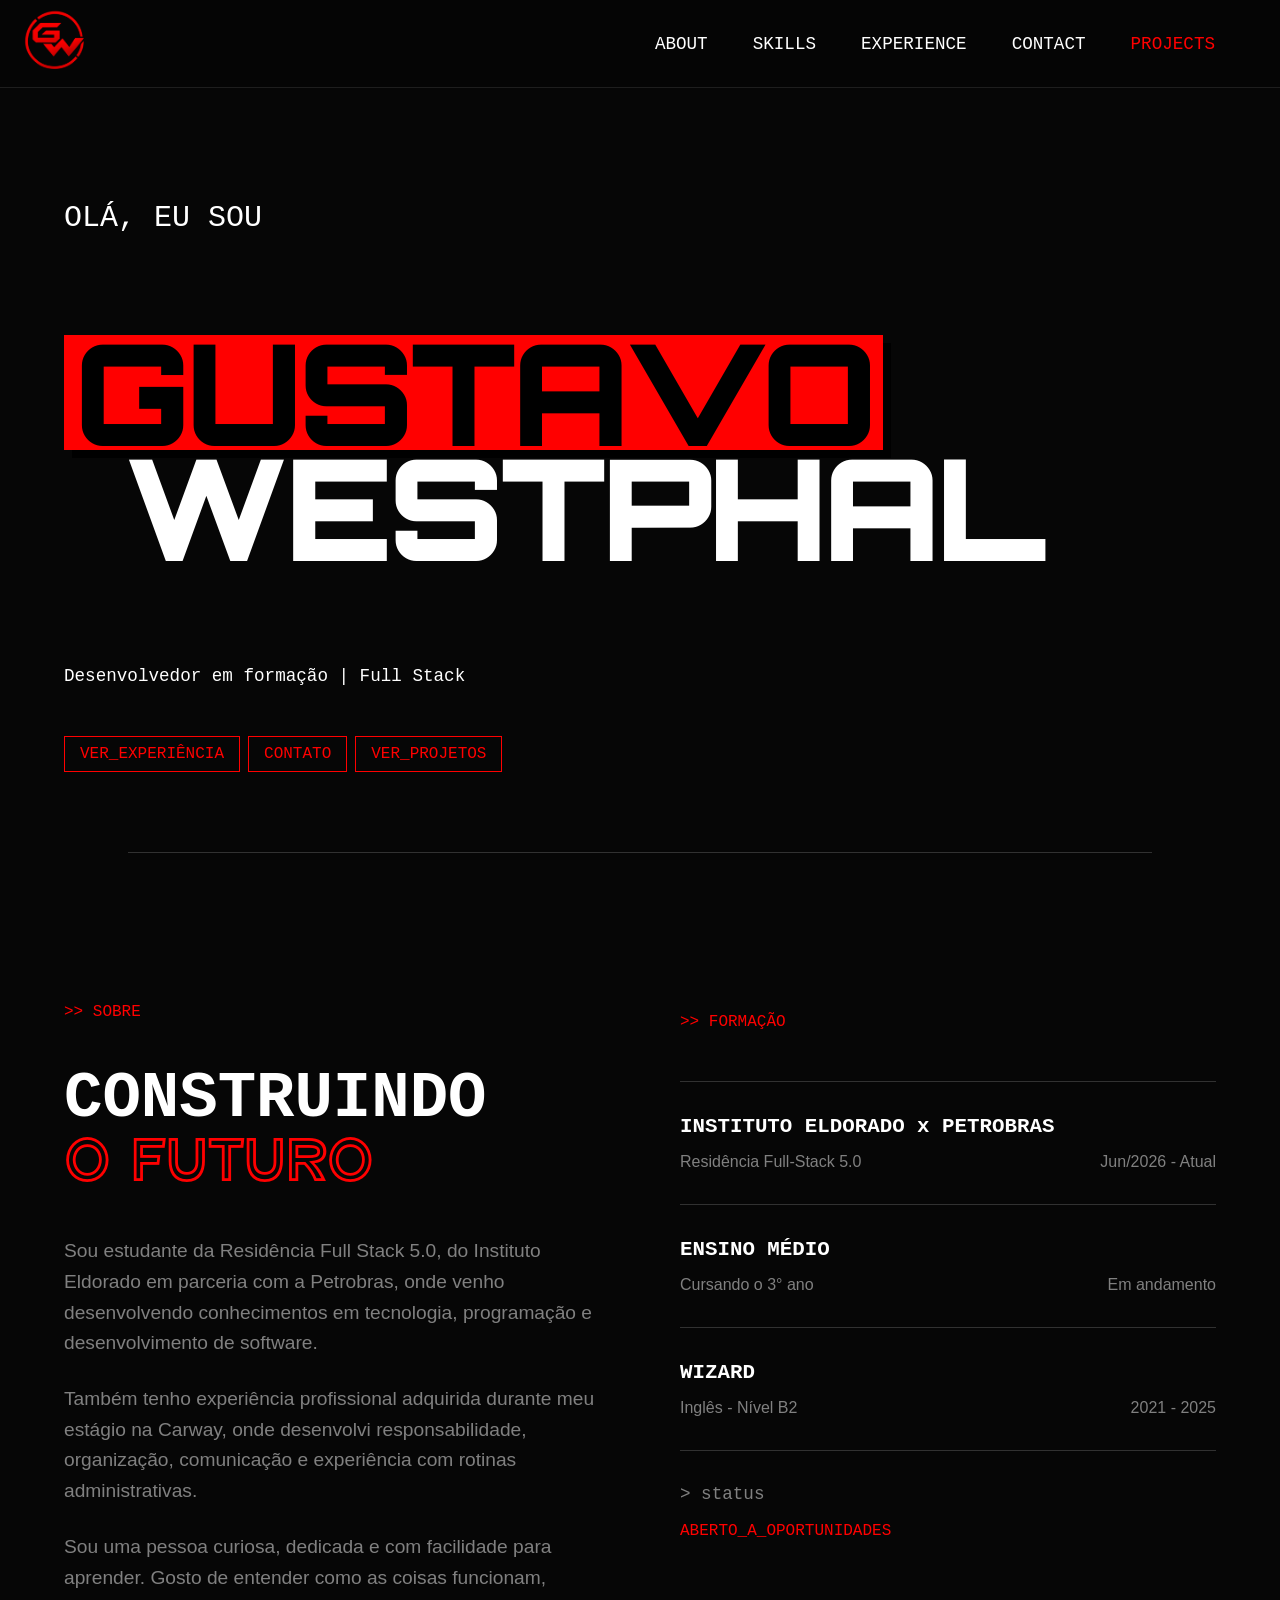
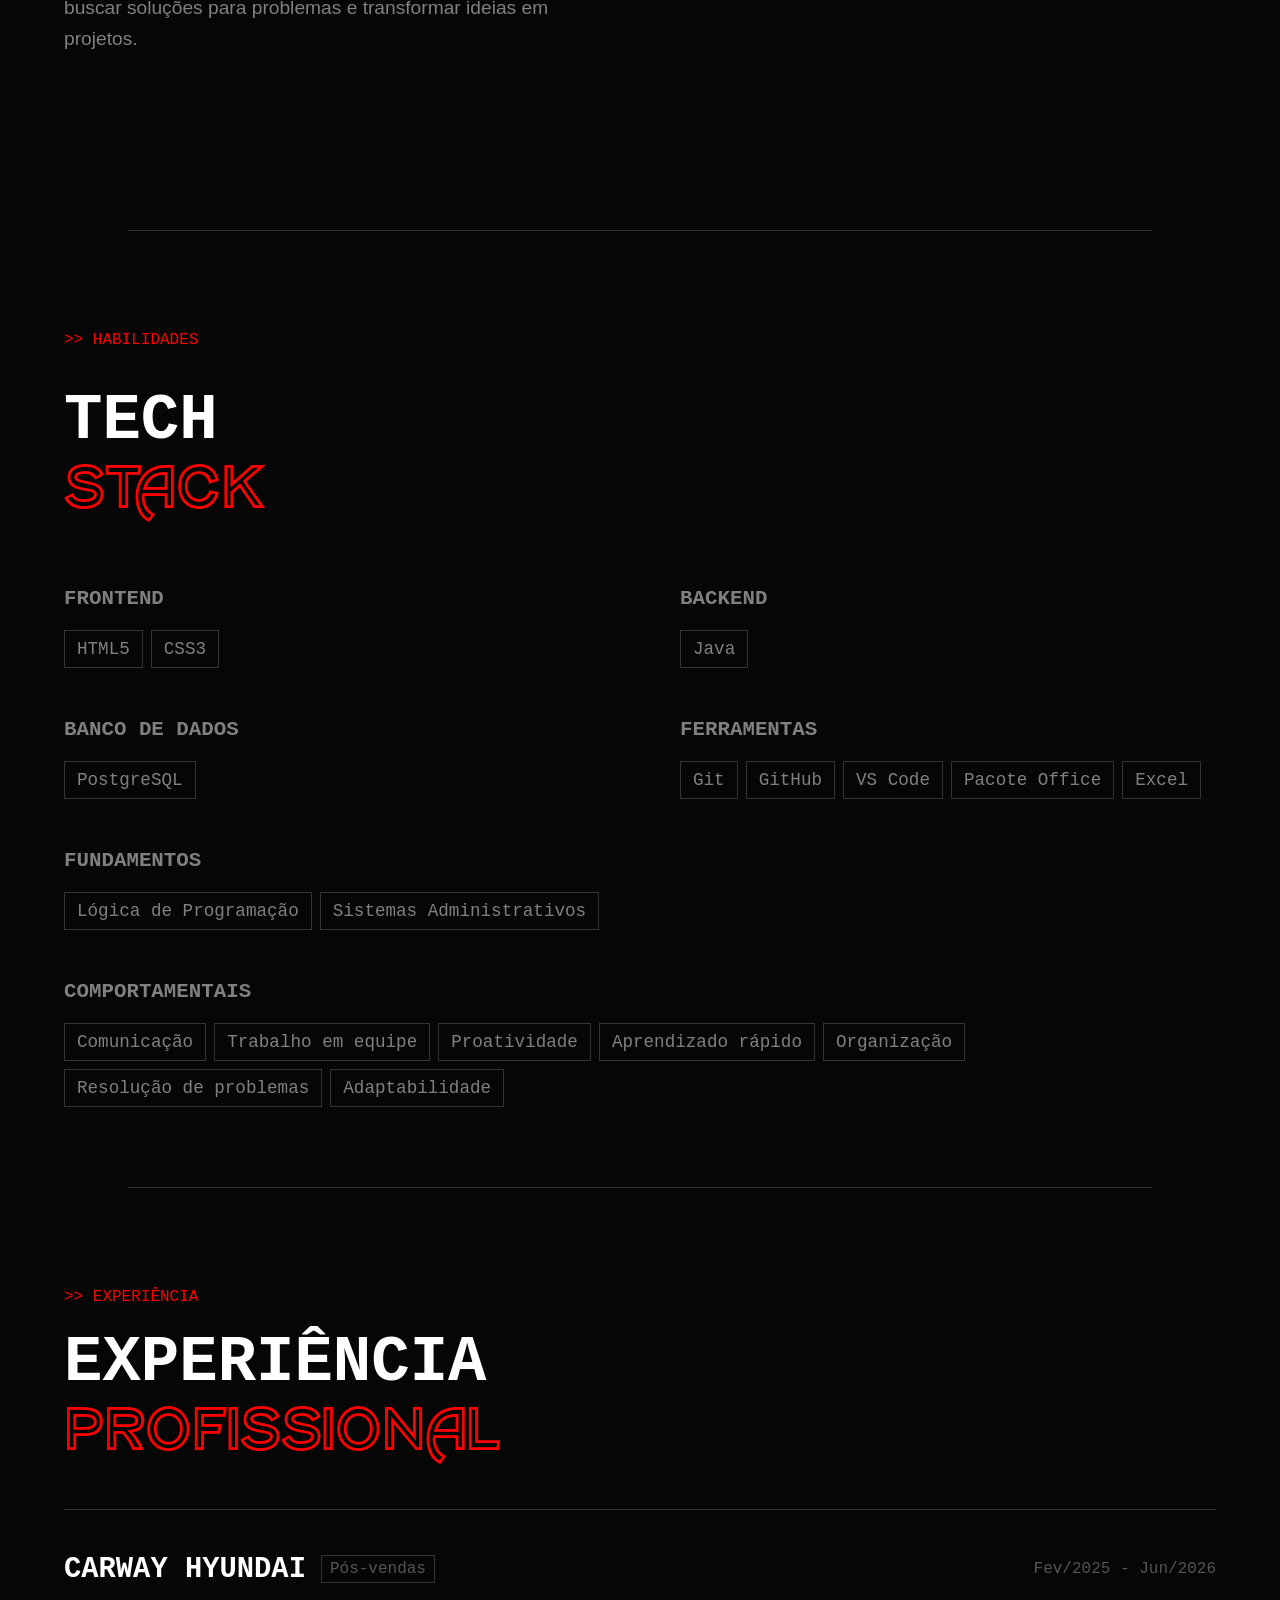
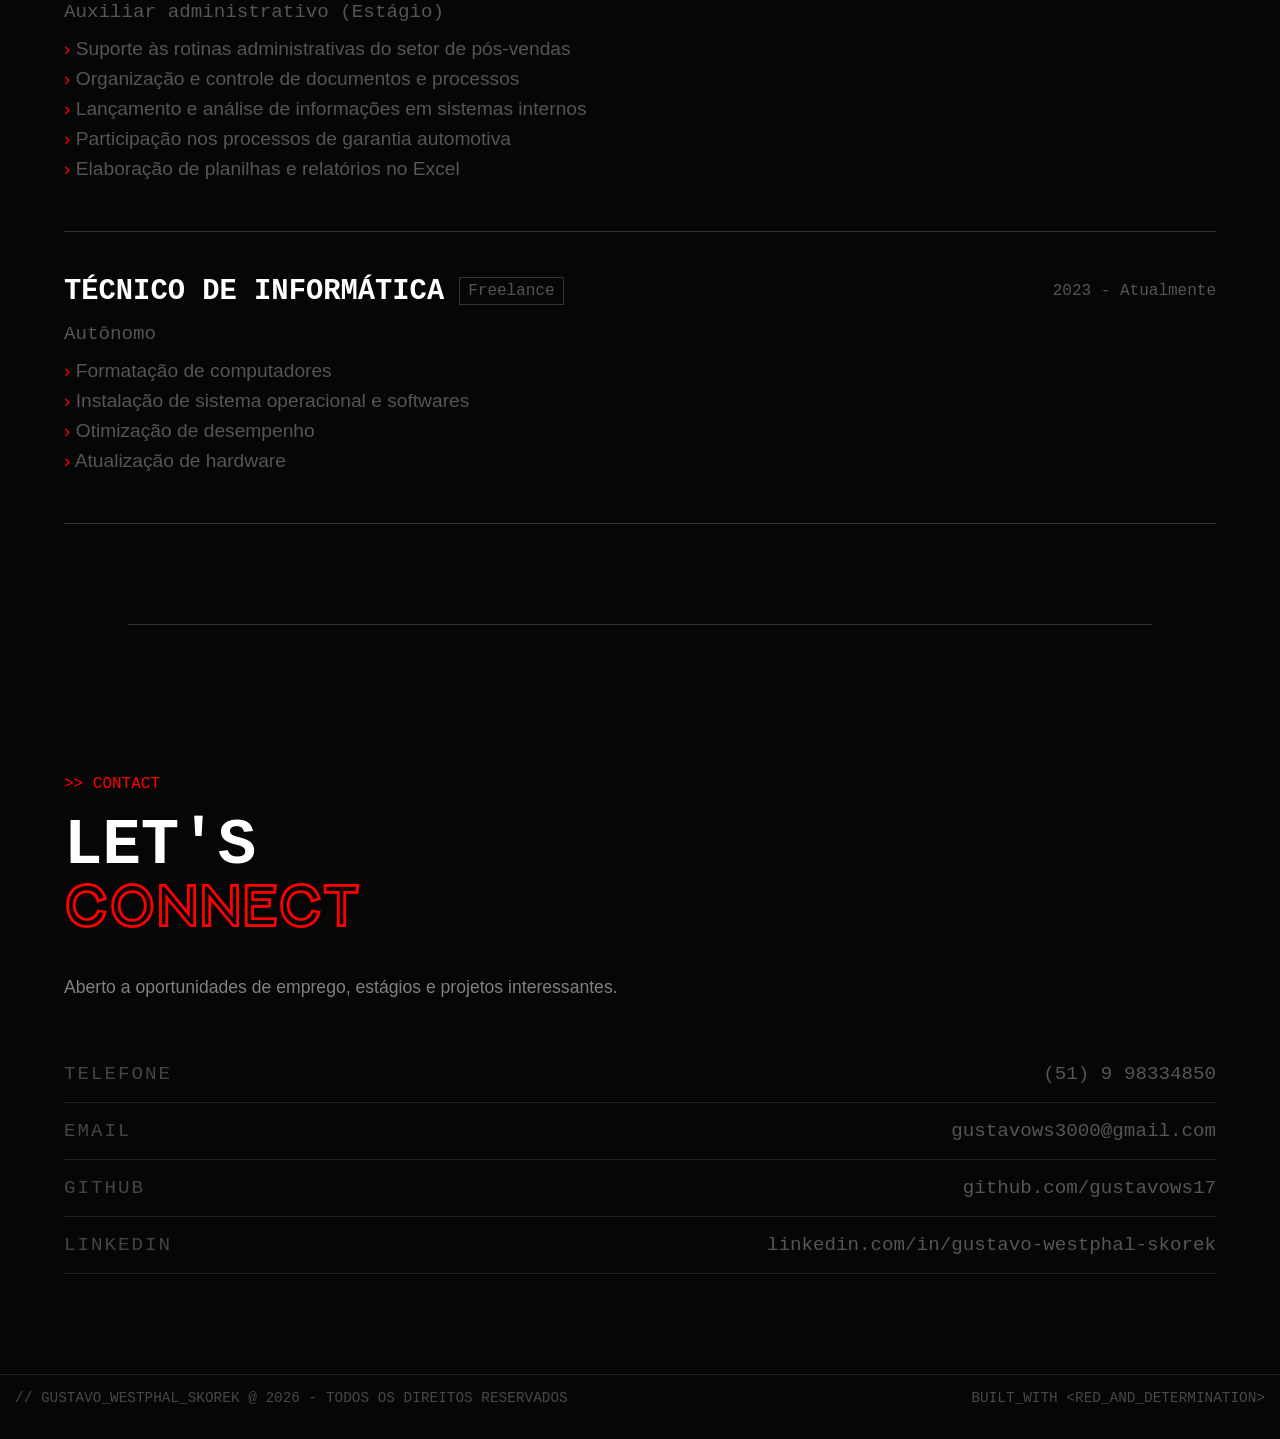
==== commit fb35ecf9: "Atualizado logo do cabeçalho, alterados tamanhos de fontes melhorando a responsividade e leve mudanç" ====
--- a/index.html
+++ b/index.html
@@ -15,7 +15,7 @@
 
     <header id="Cabecalho">
         <div class="Logo_cabecalho">
-            <h1>GW</h1>
+            <img class="img-logo" src="img/img-cabecalho-1.png" alt="Logo_cabecalho">
         </div>
 
         <nav class="Menu_cabecalho">
@@ -34,10 +34,13 @@
         <section id="Apresentacao_completa">
             <div class="apresentacao">
                 <h2 class="welcome">OLÁ, EU SOU</h2>
-                <h1 class="name"><span>GUSTAVO</span> WESTPHAL</h1>
+                <h1 class="name">
+                <span>GUSTAVO</span> <br>
+                <strong>WESTPHAL</strong>
+                </h1>
             </div>
             <div class="introducao">
-                <p class="p">Estudante de Tecnologia | 18 anos - Canoas/RS</p>
+                <p class="p">Desenvolvedor em formação | Full Stack</p>
 
                 <div class="botoes">
                     <a class="botaoinf" href="#experiencia">VER_EXPERIÊNCIA</a>
@@ -174,71 +177,6 @@
 
         <hr class="hr animar">
 
-        <!===== NÍVEL TÉCNICO ======>
-
-        <section class="nivel_tecnico_tabela animar">
-            <p class="topicos">&gt;&gt; NÍVEL TÉCNICO</p>
-            <table>
-                <tbody>
-                    <tr>
-                        <td>HTML5</td>
-                        <td>
-                            <div class="barra">
-                                <div class="progresso html"></div>
-                            </div>
-                        </td>
-                        <td>70%</td>
-                    </tr>
-                    <tr>
-                        <td>CSS3</td>
-                        <td>
-                            <div class="barra">
-                                <div class="progresso css"></div>
-                            </div>
-                        </td>
-                        <td>50%</td>
-                    </tr>
-                    <tr>
-                        <td>JAVA</td>
-                        <td>
-                            <div class="barra">
-                                <div class="progresso java_nivel"></div>
-                            </div>
-                        </td>
-                        <td>20%</td>
-                    </tr>
-                    <tr>
-                        <td>POSTGRESQL</td>
-                        <td>
-                            <div class="barra">
-                                <div class="progresso postgres"></div>
-                            </div>
-                        </td>
-                        <td>30%</td>
-                    </tr>
-                    <tr>
-                        <td>GIT / GITHUB</td>
-                        <td>
-                            <div class="barra">
-                                <div class="progresso git"></div>
-                            </div>
-                        </td>
-                        <td>60%</td>
-                    </tr>
-                    <tr>
-                        <td>PACOTE OFFICE</td>
-                        <td>
-                            <div class="barra">
-                                <div class="progresso office"></div>
-                            </div>
-                        </td>
-                        <td>75%</td>
-                    </tr>
-                </tbody>
-            </table>
-        </section>
-
-        <hr class="hr animar">
 
         <!===== EXPERIÊNCIA =====>
 
--- a/style.css
+++ b/style.css
@@ -93,14 +93,8 @@
     border-bottom: 1px solid #3333338e;
 }
 
-.Logo_cabecalho {
-    color: var(--cor-texto);
-    font-family: monospace;
-    font-size: 0.9rem;
-}
-
-.Logo_cabecalho h1 {
-    margin: 0;
+.img-logo {
+    max-width: 70px;
 }
 
 .Menu_cabecalho {
@@ -165,16 +159,26 @@
     margin-bottom: 100px;
     color: var(--cor-texto);
     font-family: "Orbitron", sans-serif;
-    font-size: 8rem;
-    font-weight: 800;
-    line-height: 0.95;
+    font-size: clamp(5rem, 11vw, 10rem);
+    font-weight: 900;
+    line-height: 0.82;
+    letter-spacing: -5px;
     animation: aparecerNome 1s ease-out;
 }
 
 .name span {
-    padding: 0 5px;
+    display: inline-block;
+    padding: 0 10px;
     background-color: var(--cor-principal);
     color: black;
+    box-shadow: 8px 8px 0 #000;
+}
+
+.name strong {
+    display: block;
+    margin-left: 60px;
+    color: var(--cor-texto);
+    font-weight: 900;
 }
 
 .introducao {
@@ -239,12 +243,18 @@
     line-height: 1;
 }
 
+.tit_construindo_futuro .tit_cima,
+.tit_construindo_futuro .tit_baixo,
+.Contato_titulo .tit_cima,
+.Contato_titulo .tit_baixo {
+    margin-bottom: 0;
+    line-height: 0.9;
+}
 .tit_cima {
     color: var(--cor-texto);
 }
 
 .tit_baixo {
-    margin-top: -20px;
     color: var(--cor-principal);
     font-family: "Futuro", sans-serif;
 }
@@ -265,7 +275,7 @@
 /*===== FORMAÇÃO =====*/
 
 .formacao_sobre {
-    margin-top: 20px;
+    margin-top: 10px;
 }
 
 .formacao_sobre > .topicos {
@@ -355,7 +365,7 @@
     margin-bottom: 20px;
     color: gray;
     font-family: monospace;
-    font-size: 1.2rem;
+    font-size: 1.3rem;
 }
 
 .skills_grid ul {
@@ -372,93 +382,13 @@
     border: 1px solid var(--cor-borda);
     color: gray;
     font-family: monospace;
-    font-size: 1rem;
+    font-size: 1.1rem;
     transition: color 0.2s ease, border-color 0.2s ease;
 }
 
 .skills_grid li:hover {
     color: var(--cor-principal);
     border-color: var(--cor-principal);
-}
-
-
-/*==== NÍVEL TÉCNICO ====*/
-
-.nivel_tecnico_tabela {
-    width: var(--largura-conteudo);
-    margin: 100px auto;
-}
-
-.nivel_tecnico_tabela .topicos {
-    margin-bottom: 35px;
-}
-
-.nivel_tecnico_tabela table {
-    width: 100%;
-    border-collapse: collapse;
-}
-
-.nivel_tecnico_tabela td {
-    padding: 12px 0;
-    color: gray;
-    font-family: monospace;
-    font-size: 1rem;
-}
-
-.nivel_tecnico_tabela td:first-child {
-    width: 180px;
-    color: var(--cor-texto);
-}
-
-.nivel_tecnico_tabela td:nth-child(2) {
-    width: 60%;
-    padding: 0 30px;
-}
-
-.nivel_tecnico_tabela td:last-child {
-    width: 80px;
-    color: var(--cor-principal);
-    font-weight: bold;
-    text-align: right;
-}
-
-.barra {
-    width: 100%;
-    height: 2px;
-    overflow: hidden;
-    background-color: #292929;
-}
-
-.progresso {
-    width: 0;
-    height: 100%;
-    background-color: var(--cor-principal);
-    transform-origin: left;
-    transition: width 1.2s ease;
-}
-
-.html {
-    width: 70%;
-}
-
-.css {
-    width: 50%;
-}
-
-.java_nivel {
-    width: 20%;
-}
-
-.postgres {
-    width: 30%;
-}
-
-.git {
-    width: 60%;
-}
-
-.office {
-    width: 75%;
 }
 
 
@@ -500,7 +430,7 @@
     margin: 0;
     color: var(--cor-texto);
     font-family: monospace;
-    font-size: 1.5rem;
+    font-size: 1.8rem;
 }
 
 .setor_exp {
@@ -508,21 +438,21 @@
     border: 1px solid var(--cor-borda);
     color: #555;
     font-family: monospace;
-    font-size: 0.8rem;
+    font-size: 1rem;
 }
 
 .data_exp {
     margin: 0;
     color: #555;
     font-family: monospace;
-    font-size: 0.9rem;
+    font-size: 1rem;
 }
 
 .funcao_exp {
     margin: 15px 0;
     color: #555;
     font-family: monospace;
-    font-size: 1rem;
+    font-size: 1.2rem;
     font-weight: normal;
 }
 
@@ -536,7 +466,7 @@
     margin-bottom: 8px;
     color: #555;
     font-family: sans-serif;
-    font-size: 1rem;
+    font-size: 1.2rem;
 }
 
 .tasks_exp li::before {
@@ -561,7 +491,7 @@
     margin-bottom: 45px;
     color: gray;
     font-family: sans-serif;
-    font-size: 1rem;
+    font-size: 1.1rem;
     line-height: 1.6;
 }
 
@@ -578,7 +508,7 @@
     border-bottom: 1px solid #222;
     color: #555;
     font-family: monospace;
-    font-size: 1rem;
+    font-size: 1.2rem;
 }
 
 .contato_linha > span:first-child {
@@ -611,7 +541,7 @@
     border-top: 1px solid #222;
     color: rgba(128, 128, 128, 0.537);
     font-family: monospace;
-    font-size: 0.8rem;
+    font-size: 0.9rem;
     text-align: center;
 }
 
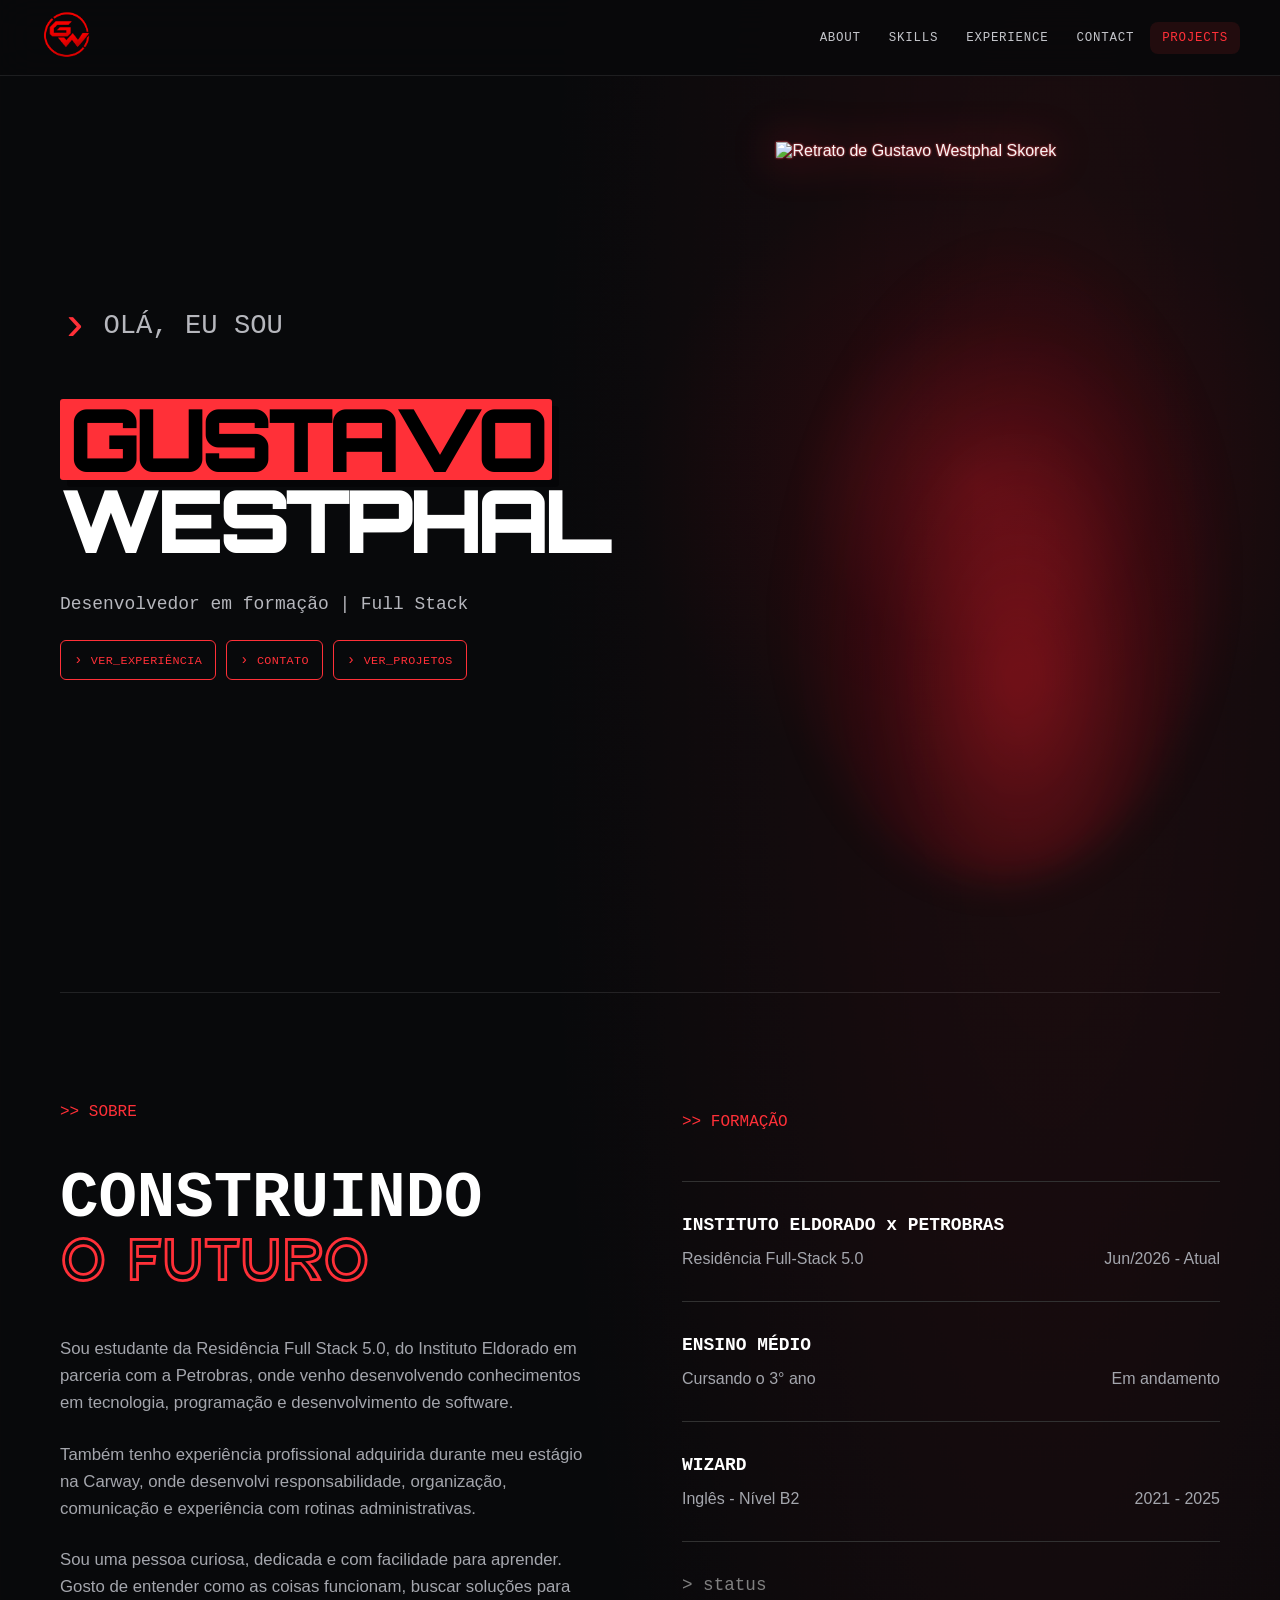
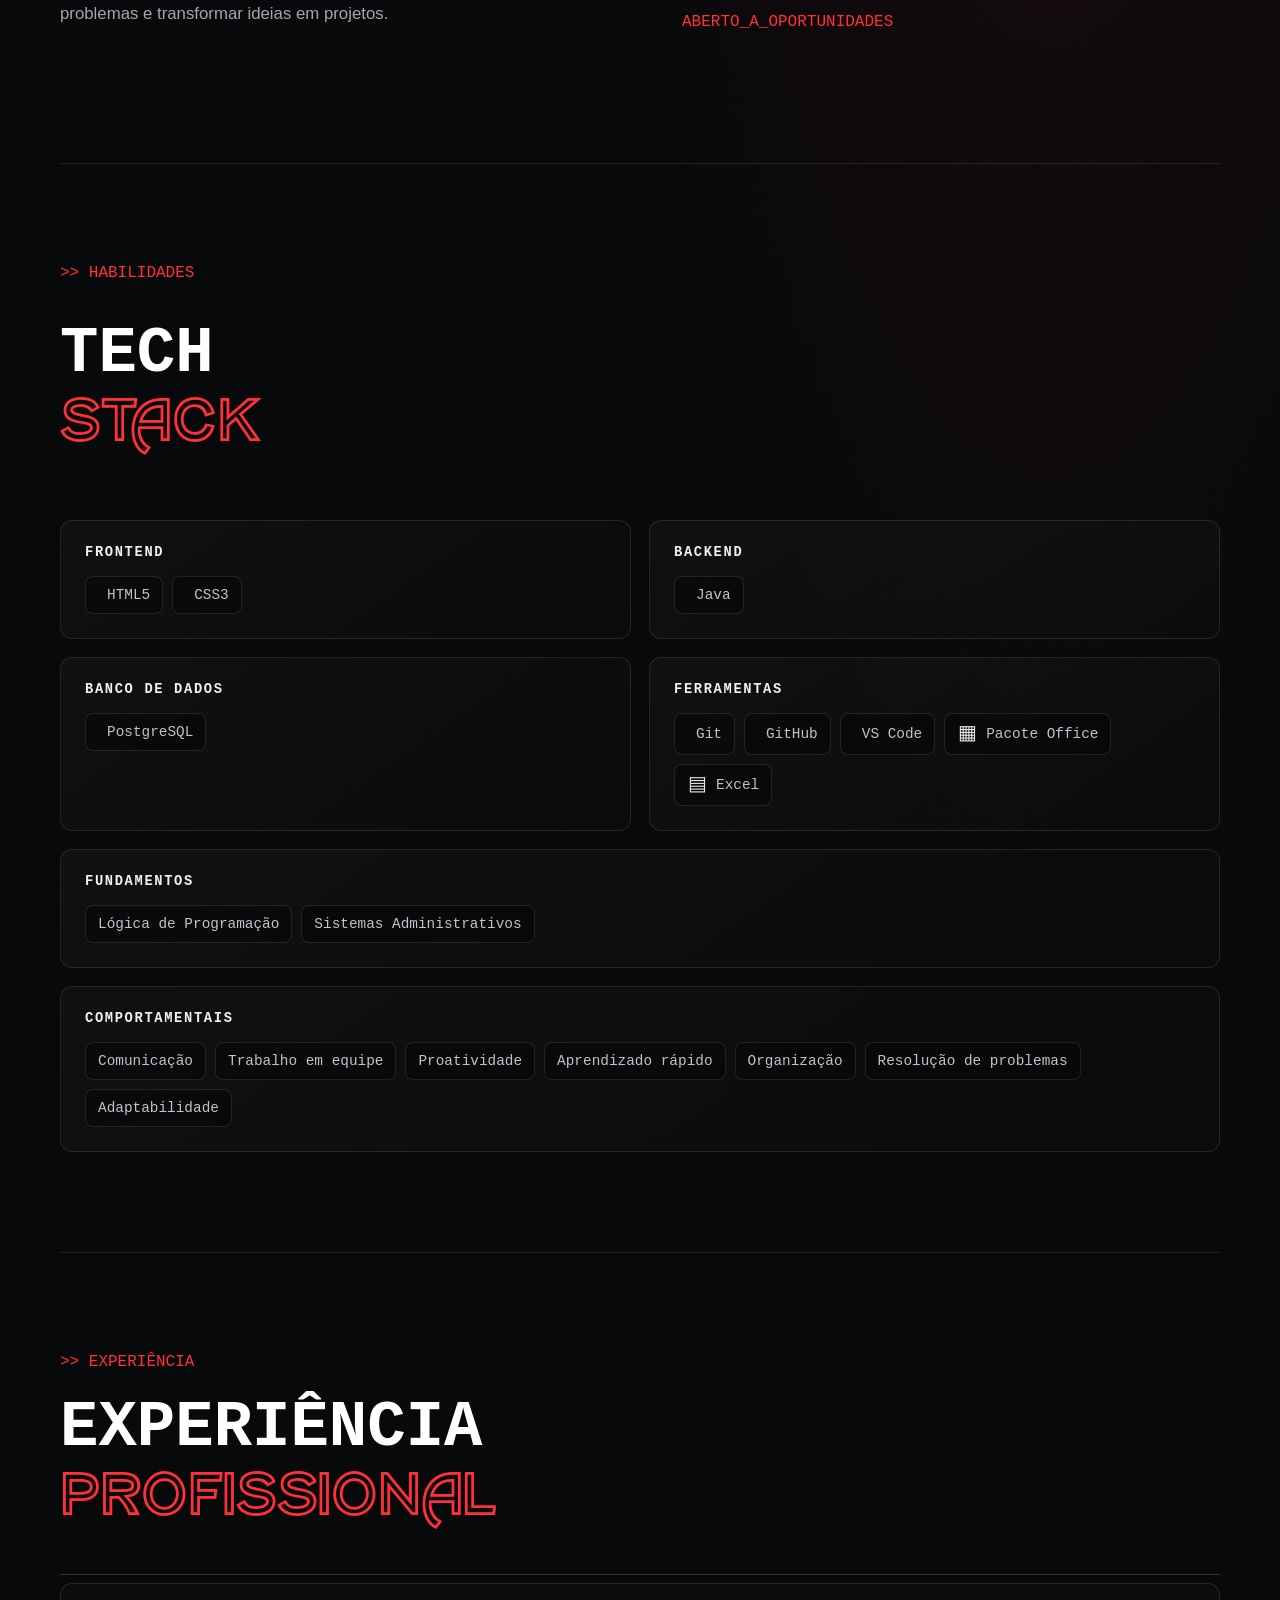
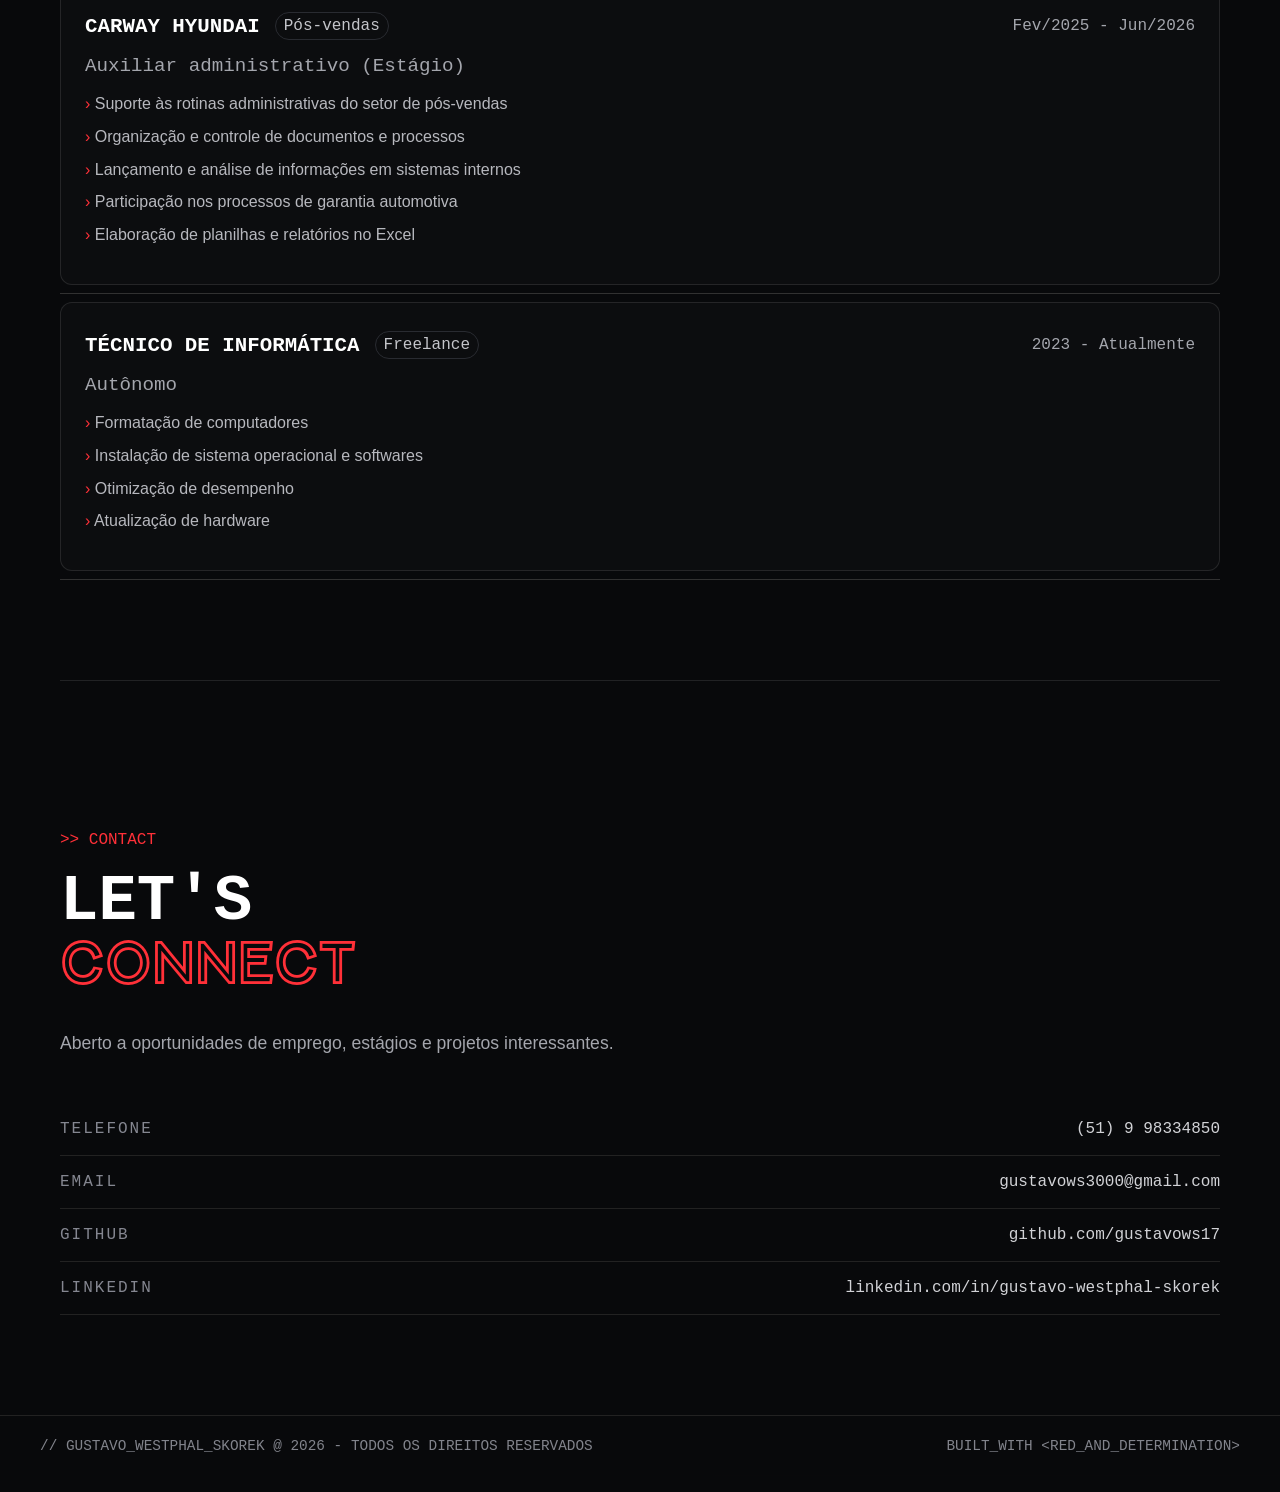
==== commit 50a4d402: "Atualiza responsividade e apresentação do portfólio" ====
--- a/index.html
+++ b/index.html
@@ -6,12 +6,11 @@
     <meta name="description" content="Portfólio de Gustavo Westphal Skorek">
     <meta name="author" content="Gustavo Westphal Skorek">
     <link rel="shortcut icon" href="favicon.ico" type="image/x-icon">
+    <link rel="stylesheet" href="https://cdn.jsdelivr.net/gh/devicons/devicon@v2.16.0/devicon.min.css">
     <link rel="stylesheet" href="style.css">
     <title>Portfólio - Gustavo Westphal Skorek</title>
 </head>
 <body>
-
-    <!===== CABEÇALHO ======>
 
     <header id="Cabecalho">
         <div class="Logo_cabecalho">
@@ -29,31 +28,33 @@
 
     <main>
 
-        <!===== APRESENTAÇÃO ======>
-
         <section id="Apresentacao_completa">
-            <div class="apresentacao">
-                <h2 class="welcome">OLÁ, EU SOU</h2>
-                <h1 class="name">
-                <span>GUSTAVO</span> <br>
-                <strong>WESTPHAL</strong>
-                </h1>
-            </div>
-            <div class="introducao">
-                <p class="p">Desenvolvedor em formação | Full Stack</p>
-
-                <div class="botoes">
-                    <a class="botaoinf" href="#experiencia">VER_EXPERIÊNCIA</a>
-                    <a class="botaoinf" href="#contato">CONTATO</a>
-                    <a class="botaoinf" href="projetos.html">VER_PROJETOS</a>
-                </div>
-            </div>
+            <div class="hero-copy">
+                <div class="apresentacao">
+                    <h2 class="welcome">OLÁ, EU SOU</h2>
+                    <h1 class="name">
+                        <span>GUSTAVO</span>
+                        <strong>WESTPHAL</strong>
+                    </h1>
+                </div>
+                <div class="introducao">
+                    <p class="p">Desenvolvedor em formação | Full Stack</p>
+
+                    <div class="botoes">
+                        <a class="botaoinf" href="#experiencia">VER_EXPERIÊNCIA</a>
+                        <a class="botaoinf" href="#contato">CONTATO</a>
+                        <a class="botaoinf" href="projetos.html">VER_PROJETOS</a>
+                    </div>
+                </div>
+            </div>
+
+            <figure class="hero-photo">
+                <span class="hero-photo-glow" aria-hidden="true"></span>
+                <img src="img/gustavo-hero.png" alt="Retrato de Gustavo Westphal Skorek" width="580" height="929" fetchpriority="high">
+            </figure>
         </section>
 
         <hr class="hr">
-
-        
-        <!==== SOBRE E FORMAÇÃO ====>
 
         <section id="sobre_e_formacao" class="sobre_e_formacao animar">
             <article class="sobre_completo">
@@ -115,8 +116,6 @@
 
         <hr class="hr animar">
 
-        <!===== HABILIDADES ======>
-
         <section id="hab" class="habilidades animar">
             <p class="topicos">&gt;&gt; HABILIDADES</p>
             <div class="titulos">
@@ -127,30 +126,30 @@
                 <article class="skill_categoria">
                     <h3 class="nome_tech">FRONTEND</h3>
                     <ul>
-                        <li>HTML5</li>
-                        <li>CSS3</li>
+                        <li><i class="devicon devicon-html5-plain colored" aria-hidden="true"></i>HTML5</li>
+                        <li><i class="devicon devicon-css3-plain colored" aria-hidden="true"></i>CSS3</li>
                     </ul>
                 </article>
                 <article class="skill_categoria">
                     <h3 class="nome_tech">BACKEND</h3>
                     <ul>
-                        <li>Java</li>
+                        <li><i class="devicon devicon-java-plain colored" aria-hidden="true"></i>Java</li>
                     </ul>
                 </article>
                 <article class="skill_categoria">
                     <h3 class="nome_tech">BANCO DE DADOS</h3>
                     <ul>
-                        <li>PostgreSQL</li>
+                        <li><i class="devicon devicon-postgresql-plain colored" aria-hidden="true"></i>PostgreSQL</li>
                     </ul>
                 </article>
                 <article class="skill_categoria">
                     <h3 class="nome_tech">FERRAMENTAS</h3>
                     <ul>
-                        <li>Git</li>
-                        <li>GitHub</li>
-                        <li>VS Code</li>
-                        <li>Pacote Office</li>
-                        <li>Excel</li>
+                        <li><i class="devicon devicon-git-plain colored" aria-hidden="true"></i>Git</li>
+                        <li><i class="devicon devicon-github-original colored" aria-hidden="true"></i>GitHub</li>
+                        <li><i class="devicon devicon-vscode-plain colored" aria-hidden="true"></i>VS Code</li>
+                        <li><span class="skill-icon" aria-hidden="true">▦</span>Pacote Office</li>
+                        <li><span class="skill-icon" aria-hidden="true">▤</span>Excel</li>
                     </ul>
                 </article>
                 <article class="skill_categoria skill_full">
@@ -176,9 +175,6 @@
         </section>
 
         <hr class="hr animar">
-
-
-        <!===== EXPERIÊNCIA =====>
 
         <section id="experiencia" class="experiencia animar">
             <p class="topicos">&gt;&gt; EXPERIÊNCIA</p>
@@ -232,8 +228,6 @@
 
         <hr class="hr animar">
 
-        <!===== CONTATO =====>
-
         <section id="contato" class="contato animar">
             <p class="topicos">&gt;&gt; CONTACT</p>
             <div class="Contato_titulo">
@@ -271,14 +265,11 @@
 
     </main>
 
-    <!===== RODAPÉ =====>
-
     <footer id="rodape">
         <span>// GUSTAVO_WESTPHAL_SKOREK @ 2026 - TODOS OS DIREITOS RESERVADOS</span>
         <span>BUILT_WITH &lt;RED_AND_DETERMINATION&gt;</span>
     </footer>
 
-    <!==== ANIMAÇÕES ====>
     <script>
         const elementos = document.querySelectorAll(".animar");
 
@@ -298,4 +289,4 @@
     </script>
 
 </body>
-</html>+</html>
--- a/style.css
+++ b/style.css
@@ -18,9 +18,6 @@
     --largura-conteudo: min(1200px, 90%);
 }
 
-
-/*==== RESET ====*/
-
 * {
     box-sizing: border-box;
 }
@@ -52,9 +49,6 @@
     font-family: monospace;
 }
 
-
-/*===== ELEMENTOS GERAIS =====*/
-
 .topicos {
     margin-bottom: 25px;
     color: var(--cor-principal);
@@ -74,9 +68,6 @@
     border: none;
     border-top: 1px solid #313131;
 }
-
-
-/*=== CABEÇALHO ===*/
 
 #Cabecalho {
     position: fixed;
@@ -104,9 +95,6 @@
     margin-right: 30px;
 }
 
-
-/*==== BOTÕES DO CABEÇALHO ====*/
-
 .botao_menu,
 .botao_projetos {
     display: inline-flex;
@@ -134,9 +122,6 @@
     color: gray;
     transform: translateY(-2px);
 }
-
-
-/*==== APRESENTAÇÃO ====*/
 
 #Apresentacao_completa {
     padding-top: 1px;
@@ -216,9 +201,6 @@
     transform: translateY(-2px);
 }
 
-
-/*==== SOBRE E FORMAÇÃO ====*/
-
 .sobre_e_formacao {
     width: var(--largura-conteudo);
     display: grid;
@@ -271,9 +253,6 @@
     margin-bottom: 25px;
 }
 
-
-/*===== FORMAÇÃO =====*/
-
 .formacao_sobre {
     margin-top: 10px;
 }
@@ -323,9 +302,6 @@
     font-family: monospace;
     font-size: 1rem;
 }
-
-
-/*==== HABILIDADES ====*/
 
 #hab {
     width: var(--largura-conteudo);
@@ -391,9 +367,6 @@
     border-color: var(--cor-principal);
 }
 
-
-/*===== EXPERIÊNCIA =====*/
-
 #experiencia {
     width: var(--largura-conteudo);
     margin: 100px auto;
@@ -473,9 +446,6 @@
     content: "› ";
     color: var(--cor-principal);
 }
-
-
-/*==== CONTATO ====*/
 
 #contato {
     width: var(--largura-conteudo);
@@ -529,9 +499,6 @@
     color: var(--cor-principal);
 }
 
-
-/*===== RODAPÉ =====*/
-
 footer {
     display: flex;
     justify-content: space-between;
@@ -545,9 +512,6 @@
     text-align: center;
 }
 
-
-/*====== ANIMAÇÕES =====*/
-
 @keyframes aparecerNome {
     from {
         opacity: 0;
@@ -570,9 +534,6 @@
     opacity: 1;
     transform: translateY(0);
 }
-
-
-/*===== RESPONSIVIDADE =====*/
 
 @media (max-width: 768px) {
     #Cabecalho {
@@ -695,4 +656,275 @@
         flex-direction: column;
         font-size: 0.7rem;
     }
-}+}
+
+:root {
+    --cor-principal: #ff3038;
+    --cor-borda: #292b31;
+    --largura-conteudo: min(1160px, calc(100% - 48px));
+}
+
+html { scroll-padding-top: 100px; }
+
+body {
+    overflow-x: hidden;
+    background:
+        radial-gradient(ellipse at 82% 12%, rgba(255, 48, 56, .09), transparent 32rem),
+        #08090b;
+    color: #f5f5f5;
+    font-family: Inter, "Segoe UI", Arial, sans-serif;
+}
+
+#Cabecalho {
+    height: 76px;
+    padding-inline: max(24px, calc((100% - 1200px) / 2));
+    background: rgba(8, 9, 11, .88);
+    border-bottom-color: rgba(255, 255, 255, .09);
+    backdrop-filter: blur(18px);
+}
+
+.img-logo { max-width: 54px; }
+
+.Menu_cabecalho { gap: 4px; margin-right: 0; }
+
+.botao_menu,
+.botao_projetos {
+    padding: 9px 12px;
+    border-radius: 8px;
+    font-size: .78rem;
+    letter-spacing: .06em;
+}
+
+.botao_menu { color: #c4c5ca; }
+.botao_menu:hover { background: rgba(255,255,255,.05); }
+.botao_projetos { background: rgba(255,48,56,.1); }
+
+#Apresentacao_completa { padding-top: 1px; }
+.apresentacao { margin-top: clamp(145px, 18vw, 205px); }
+.welcome { margin-bottom: clamp(34px, 6vw, 68px); font-family: monospace; font-size: clamp(1.15rem, 2.4vw, 1.7rem); color: #b6b7bd; }
+.name { margin-bottom: 38px; font-size: clamp(3.6rem, 11.5vw, 9rem); letter-spacing: -.065em; line-height: .9; }
+.name span { padding: 0 .1em; border-radius: 3px; box-shadow: 8px 8px 0 rgba(0,0,0,.35); }
+.name strong { margin-left: clamp(0px, 5vw, 60px); }
+.p { margin-bottom: 28px; color: #b6b7bd; font-size: 1rem; }
+.botaoinf { padding: 11px 15px; border-radius: 6px; font-size: .82rem; letter-spacing: .03em; }
+.botaoinf:hover { color: white; border-color: var(--cor-principal); background: rgba(255,48,56,.12); }
+.hr { width: var(--largura-conteudo); margin-block: clamp(56px, 8vw, 92px); border-top-color: rgba(255,255,255,.1); }
+
+.sobre_e_formacao { gap: clamp(36px, 7vw, 84px); margin-block: 110px; }
+.tit_cima, .tit_baixo { font-size: clamp(2.8rem, 5.5vw, 4rem); }
+.sobre_texto { color: #a4a6ad; font-size: 1.05rem; }
+.empresa_escola { font-size: 1.12rem; }
+.pinfo, .datas { color: #a4a6ad; }
+
+#hab, #experiencia { margin-block: 100px; }
+.skills_grid { grid-template-columns: repeat(2, minmax(0, 1fr)); gap: 18px; }
+.skill_categoria {
+    padding: 24px;
+    border: 1px solid rgba(255,255,255,.1);
+    border-radius: 12px;
+    background: linear-gradient(145deg, rgba(255,255,255,.035), rgba(255,255,255,.012));
+}
+.skill_full { grid-column: 1 / -1; }
+.nome_tech { margin-bottom: 16px; color: #f1f1f3; font-size: .86rem; letter-spacing: .12em; }
+.skills_grid ul { gap: 9px; }
+.skills_grid li {
+    display: inline-flex;
+    align-items: center;
+    gap: 9px;
+    padding: 10px 12px;
+    border-color: rgba(255,255,255,.1);
+    border-radius: 8px;
+    background: rgba(5,6,8,.48);
+    color: #c2c3c8;
+    font-size: .9rem;
+}
+.skills_grid li:hover { background: rgba(255,48,56,.08); }
+.skills_grid .devicon { color: #e8e8eb; font-size: 1.25rem; line-height: 1; }
+.skills_grid .skill-icon { width: 1.25rem; color: #e8e8eb; font-size: 1.25rem; line-height: 1; text-align: center; }
+
+.experiencia_conteudo { padding: 28px 24px; border: 1px solid rgba(255,255,255,.1); border-radius: 12px; background: rgba(255,255,255,.02); }
+.tit_exp { font-size: 1.3rem; }
+.setor_exp { border-radius: 999px; color: #c4c5ca; }
+.data_exp, .funcao_exp { color: #a4a6ad; }
+.tasks_exp li { color: #b7b8be; font-size: 1rem; line-height: 1.55; }
+
+.contato_descricao { color: #a4a6ad; }
+.contato_linha { color: #b7b8be; font-size: 1rem; }
+.contato_linha > span:first-child { color: #858791; }
+.contato_linha > span:last-child, .contato_linha a { color: #d1d2d6; overflow-wrap: anywhere; }
+
+footer { padding: 22px max(24px, calc((100% - 1200px) / 2)); color: #82848c; }
+
+:focus-visible { outline: 2px solid #ff6670; outline-offset: 3px; }
+
+@media (max-width: 900px) {
+    #Cabecalho { padding-inline: 20px; }
+    .Menu_cabecalho { gap: 0; }
+    .botao_menu, .botao_projetos { padding-inline: 8px; font-size: .68rem; }
+    .sobre_e_formacao { grid-template-columns: 1fr 1fr; gap: 32px; }
+}
+
+@media (max-width: 700px) {
+    html { scroll-padding-top: 84px; }
+    #Cabecalho {
+        height: 70px;
+        min-height: 70px;
+        flex-direction: row;
+        justify-content: space-between;
+        gap: 10px;
+        padding: 8px 14px;
+    }
+    .img-logo { max-width: 42px; }
+    .Menu_cabecalho {
+        width: auto;
+        min-width: 0;
+        flex: 1;
+        justify-content: flex-end;
+        flex-wrap: nowrap;
+        gap: 0;
+        overflow-x: auto;
+        scrollbar-width: none;
+    }
+    .Menu_cabecalho::-webkit-scrollbar { display: none; }
+    .botao_menu, .botao_projetos { flex: 0 0 auto; padding: 9px 7px; font-size: .62rem; }
+    .apresentacao { margin-top: 140px; }
+    .name { font-size: clamp(3.1rem, 12vw, 5.2rem); letter-spacing: -.07em; }
+    .name strong { margin-left: 0; }
+    .botoes { gap: 8px; }
+    .botaoinf { font-size: .72rem; }
+    .sobre_e_formacao { grid-template-columns: 1fr; gap: 42px; margin-block: 70px; }
+    .tit_construindo_futuro { margin: 30px 0; }
+    .tit_cima, .tit_baixo { font-size: clamp(2.45rem, 10vw, 3.6rem); }
+    .formacao_sobre > .topicos { margin-bottom: 24px; }
+    .formacao_item { padding: 19px 0; }
+    .formacao_info { flex-direction: row; align-items: flex-start; flex-wrap: wrap; gap: 6px 16px; }
+    #hab, #experiencia { margin-block: 70px; }
+    .titulos { margin-bottom: 34px; }
+    .skills_grid { grid-template-columns: 1fr; gap: 12px; }
+    .skill_categoria, .skill_full { grid-column: auto; padding: 20px; }
+    .skills_grid li { font-size: .84rem; }
+    .exp_cabecalho { align-items: flex-start; }
+    .exp_empresa { align-items: center; flex-direction: row; }
+    .tit_exp { font-size: 1.08rem; }
+    .contato_linha { flex-direction: row; align-items: flex-start; justify-content: space-between; gap: 12px; font-size: .85rem; }
+    .contato_linha > span:last-child, .contato_linha a { max-width: 70%; text-align: right; }
+    footer { gap: 10px; font-size: .68rem; }
+}
+
+@media (max-width: 380px) {
+    :root { --largura-conteudo: calc(100% - 32px); }
+    .name { font-size: clamp(2.7rem, 11.7vw, 3.1rem); }
+    .welcome { margin-bottom: 32px; }
+    .botoes { flex-direction: column; align-items: stretch; }
+    .botaoinf { text-align: center; }
+    .contato_linha { flex-direction: column; gap: 5px; }
+    .contato_linha > span:last-child, .contato_linha a { max-width: 100%; text-align: left; }
+}
+
+@media (prefers-reduced-motion: reduce) {
+    *, *::before, *::after { scroll-behavior: auto !important; animation-duration: .01ms !important; transition-duration: .01ms !important; }
+    .animar { opacity: 1; transform: none; }
+}
+
+#Apresentacao_completa {
+    position: relative;
+    isolation: isolate;
+    display: grid;
+    grid-template-columns: minmax(0, 1.2fr) minmax(320px, .8fr);
+    align-items: center;
+    gap: clamp(20px, 4vw, 56px);
+    width: var(--largura-conteudo);
+    max-width: 1200px;
+    min-height: min(860px, calc(100svh - 76px));
+    margin: 76px auto 0;
+    padding: 34px 0 20px;
+}
+
+#Apresentacao_completa::before {
+    position: absolute;
+    top: 12%;
+    right: -8%;
+    z-index: -1;
+    width: 58%;
+    height: 75%;
+    background: radial-gradient(ellipse, rgba(255, 34, 48, .2), rgba(168, 0, 18, .08) 38%, transparent 72%);
+    content: "";
+    pointer-events: none;
+}
+
+.hero-copy { position: relative; z-index: 1; min-width: 0; }
+.hero-copy .apresentacao { width: 100%; margin: 0; }
+.hero-copy .welcome { display: flex; align-items: center; gap: 14px; margin-bottom: clamp(32px, 5vw, 58px); }
+.hero-copy .welcome::before { color: var(--cor-principal); content: "›"; font-size: 1.8em; line-height: .5; }
+.hero-copy .name { margin-bottom: 34px; font-size: clamp(3.4rem, 6.8vw, 6.5rem); letter-spacing: -.065em; line-height: .92; }
+.hero-copy .name span { padding: 0 .1em; box-shadow: 7px 7px 0 rgba(0, 0, 0, .4); }
+.hero-copy .name strong { margin-left: 0; white-space: nowrap; }
+.hero-copy .introducao { width: 100%; margin: 0; }
+.hero-copy .p { margin-bottom: 26px; font-size: clamp(.95rem, 1.4vw, 1.12rem); }
+.hero-copy .botoes { gap: 10px; margin-bottom: 0; }
+.hero-copy .botaoinf { padding: 11px 13px; font-size: clamp(.68rem, .92vw, .82rem); }
+.hero-copy .botaoinf::before { padding-right: 8px; color: var(--cor-principal); content: "›"; font-size: 1.2em; }
+
+.hero-photo {
+    position: relative;
+    align-self: end;
+    display: flex;
+    align-items: flex-end;
+    justify-content: center;
+    width: min(100%, 520px);
+    height: min(82svh, 760px);
+    min-height: 500px;
+    margin: 0 auto;
+    isolation: isolate;
+}
+
+.hero-photo-glow {
+    position: absolute;
+    inset: 14% 2% 0;
+    z-index: -1;
+    border-radius: 50%;
+    background: radial-gradient(ellipse at 55% 68%, rgba(255, 28, 42, .38), rgba(168, 0, 18, .16) 42%, transparent 72%);
+    filter: blur(18px);
+}
+
+.hero-photo img {
+    display: block;
+    width: auto;
+    max-width: 100%;
+    height: 100%;
+    object-fit: contain;
+    object-position: center bottom;
+    filter: drop-shadow(0 0 1px rgba(255, 70, 80, .98)) drop-shadow(0 0 22px rgba(255, 25, 42, .48));
+}
+
+@media (max-width: 900px) {
+    #Apresentacao_completa { grid-template-columns: minmax(0, 1.2fr) minmax(280px, .8fr); gap: 24px; }
+    .hero-copy .name { font-size: clamp(3.15rem, 7.6vw, 5.6rem); }
+    .hero-copy .botoes { max-width: 410px; }
+    .hero-copy .botaoinf { padding-inline: 10px; }
+    .hero-photo { min-height: 430px; }
+}
+
+@media (max-width: 700px) {
+    #Apresentacao_completa {
+        grid-template-columns: minmax(0, 1fr);
+        gap: 24px;
+        min-height: 0;
+        margin-top: 70px;
+        padding: 62px 0 0;
+    }
+    #Apresentacao_completa::before { top: 45%; right: -24%; width: 110%; height: 50%; }
+    .hero-copy .welcome { margin-bottom: 30px; font-size: 1.1rem; }
+    .hero-copy .name { margin-bottom: 24px; font-size: clamp(2.75rem, 11.8vw, 5rem); }
+    .hero-copy .p { margin-bottom: 22px; }
+    .hero-copy .botoes { max-width: none; }
+    .hero-copy .botaoinf { font-size: .7rem; }
+    .hero-photo { justify-self: center; width: min(100%, 430px); height: min(112vw, 580px); min-height: 390px; margin-top: 8px; }
+}
+
+@media (max-width: 380px) {
+    .hero-copy .name { font-size: clamp(2.5rem, 11.2vw, 2.8rem); }
+    .hero-copy .botoes { flex-direction: column; }
+    .hero-copy .botaoinf { width: 100%; }
+    .hero-photo { height: 108vw; min-height: 350px; }
+}
